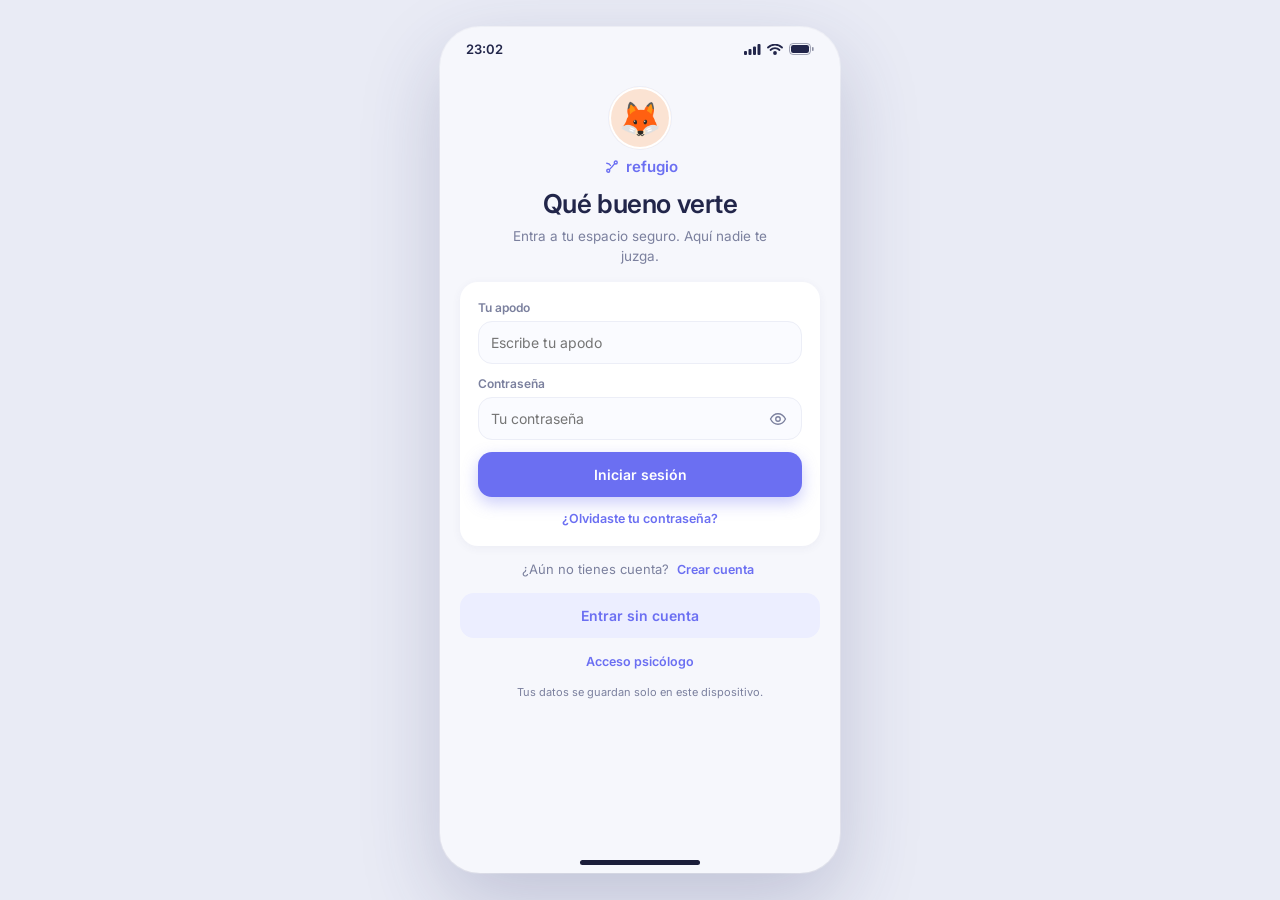
==== index.html @ 801266da "Add psychologist access button and update styles" ====
<!DOCTYPE html>
<html lang="es">
<head>
  <meta charset="UTF-8" />
  <meta name="viewport" content="width=device-width, initial-scale=1, viewport-fit=cover" />
  <meta name="theme-color" content="#f6f7fc" />
  <title>Refugio</title>
  <link rel="preconnect" href="https://fonts.googleapis.com" />
  <link rel="preconnect" href="https://fonts.gstatic.com" crossorigin />
  <link href="https://fonts.googleapis.com/css2?family=Inter:wght@400;500;600;700&display=swap" rel="stylesheet" />
  <style>
:root {
  --bg: #f6f7fc;
  --card: #ffffff;
  --ink: #22264a;
  --muted: #7b809e;
  --line: #eceef7;
  --primary: #6b6ff2;
  --primary-dark: #5a5ee0;
  --primary-soft: #eceeff;
  --green: #e4f4ea;
  --green-dot: #3fbf6a;
  --yellow: #fff3d1;
  --yellow-dot: #f4c430;
  --red: #fde8ea;
  --red-dot: #ec4b5a;
  --peach: #fdeee4;
  --radius: 18px;
  --shadow: 0 2px 10px rgba(60, 64, 120, 0.06);
}

* { box-sizing: border-box; margin: 0; padding: 0; -webkit-tap-highlight-color: transparent; }

html, body { height: 100%; }

body {
  font-family: "Inter", system-ui, -apple-system, "Segoe UI", sans-serif;
  background: #e9ebf5;
  color: var(--ink);
  display: flex;
  align-items: center;
  justify-content: center;
  -webkit-font-smoothing: antialiased;
}

button { font: inherit; color: inherit; background: none; border: 0; cursor: pointer; }

/* ---------- Marco del teléfono ---------- */
.phone {
  position: relative;
  width: 100%;
  max-width: 400px;
  height: 100vh;
  height: 100dvh;
  background: var(--bg);
  display: flex;
  flex-direction: column;
  overflow: hidden;
}

@media (min-width: 520px) {
  .phone {
    height: min(860px, 94vh);
    border-radius: 40px;
    box-shadow: 0 30px 80px rgba(50, 55, 110, 0.22), 0 0 0 1px rgba(255, 255, 255, 0.6);
  }
}

.statusbar {
  display: flex;
  justify-content: space-between;
  align-items: center;
  padding: 14px 26px 6px;
  font-size: 13px;
  font-weight: 600;
  flex-shrink: 0;
}
.status-icons { display: flex; gap: 6px; align-items: center; }

.screen {
  flex: 1;
  overflow-y: auto;
  padding: 14px 20px 24px;
  scrollbar-width: none;
}
.screen::-webkit-scrollbar { display: none; }
.screen > * { animation: fade 0.3s ease both; }
@keyframes fade { from { opacity: 0; transform: translateY(6px); } to { opacity: 1; transform: none; } }

/* ---------- Encabezados ---------- */
.header {
  display: flex;
  align-items: center;
  justify-content: space-between;
  margin-bottom: 16px;
}
.header h1 { font-size: 24px; font-weight: 500; letter-spacing: -0.3px; }
.header .hello { display: flex; align-items: center; gap: 8px; font-size: 14px; color: var(--muted); }
.brand {
  display: flex; align-items: center; gap: 5px;
  color: var(--primary); font-size: 12px; font-weight: 600;
}
.subtle { color: var(--muted); font-size: 13px; }
.center { text-align: center; }

/* ---------- Avatares ---------- */
.avatar {
  width: 40px; height: 40px; border-radius: 50%;
  display: grid; place-items: center;
  font-size: 22px; flex-shrink: 0;
  background: #f6e3d6;
  box-shadow: inset 0 0 0 2px #fff, 0 0 0 1px var(--line);
}
.avatar.sm { width: 30px; height: 30px; font-size: 16px; }
.avatar.lg { width: 62px; height: 62px; font-size: 34px; }

/* ---------- Tarjetas ---------- */
.card {
  background: var(--card);
  border-radius: var(--radius);
  box-shadow: var(--shadow);
  padding: 16px;
  margin-bottom: 14px;
}
.card h2 { font-size: 19px; font-weight: 500; margin-bottom: 4px; }
.card h3 { font-size: 15px; font-weight: 600; }
.card p.desc { font-size: 13px; color: var(--muted); line-height: 1.45; }

.section-title { font-size: 15px; font-weight: 600; margin: 18px 2px 10px; }

/* ---------- Estado de ánimo ---------- */
.moods { display: flex; justify-content: space-between; margin-top: 14px; }
.mood { display: flex; flex-direction: column; align-items: center; gap: 6px; font-size: 10px; color: var(--muted); }
.mood span.face {
  width: 46px; height: 46px; border-radius: 14px;
  background: #f6f7fb;
  display: grid; place-items: center; font-size: 25px;
  border: 1.5px solid transparent;
  transition: all 0.2s;
}
.mood.active span.face { border-color: var(--primary); background: var(--primary-soft); transform: scale(1.06); }
.mood.active { color: var(--primary); font-weight: 600; }

.banner {
  display: flex; align-items: center; gap: 10px;
  background: #eceeff; color: #4a4eb8;
  border-radius: 14px; padding: 12px 14px;
  font-size: 13px; margin-bottom: 6px;
}

/* ---------- Pausa ---------- */
.pause {
  position: relative; overflow: hidden;
  background: linear-gradient(120deg, var(--peach), #fbe3d3);
  border-radius: 20px; padding: 18px;
  min-height: 150px;
  display: flex; flex-direction: column; justify-content: center;
}
.pause small { font-size: 10px; letter-spacing: 0.6px; color: #9a7a68; font-weight: 600; }
.pause h3 { font-size: 22px; font-weight: 600; line-height: 1.15; margin: 6px 0 12px; max-width: 150px; }
.pause .link { color: var(--primary); font-size: 13px; font-weight: 600; display: inline-flex; gap: 6px; align-items: center; }
.pause .art {
  position: absolute; right: -6px; bottom: -10px; font-size: 96px;
  filter: drop-shadow(0 8px 10px rgba(150, 100, 70, 0.25));
}

.row-card {
  display: flex; align-items: center; gap: 12px; width: 100%;
  background: var(--card); border-radius: 16px; padding: 14px;
  box-shadow: var(--shadow); text-align: left; margin-bottom: 10px;
}
.row-card .ico {
  width: 38px; height: 38px; border-radius: 12px;
  background: var(--primary-soft); color: var(--primary);
  display: grid; place-items: center; flex-shrink: 0;
}
.row-card .txt { flex: 1; }
.row-card .txt b { display: block; font-size: 14px; font-weight: 600; }
.row-card .txt span { font-size: 12px; color: var(--muted); }
.row-card .chev { color: #a5a9c4; }

/* ---------- Semáforo ---------- */
.semaforo { display: flex; flex-direction: column; gap: 10px; margin: 14px 0; }
.opt {
  display: flex; align-items: center; justify-content: space-between;
  padding: 15px 14px; border-radius: 14px; font-size: 13px; text-align: left;
  border: 1.5px solid transparent; transition: all 0.2s;
}
.opt.green { background: var(--green); }
.opt.yellow { background: var(--yellow); }
.opt.red { background: var(--red); }
.opt.active { border-color: var(--primary); box-shadow: 0 0 0 3px rgba(107, 111, 242, 0.12); }
.dot { display: inline-block; width: 9px; height: 9px; border-radius: 50%; margin-left: 5px; vertical-align: middle; }
.dot.green { background: var(--green-dot); }
.dot.yellow { background: var(--yellow-dot); }
.dot.red { background: var(--red-dot); }
.check {
  width: 22px; height: 22px; border-radius: 50%;
  background: var(--primary); color: #fff;
  display: grid; place-items: center;
}

.btn {
  width: 100%; display: flex; align-items: center; justify-content: center; gap: 8px;
  background: var(--primary); color: #fff;
  padding: 14px; border-radius: 14px;
  font-size: 14px; font-weight: 600;
  box-shadow: 0 6px 16px rgba(107, 111, 242, 0.35);
  transition: transform 0.15s, background 0.2s;
}
.btn:hover { background: var(--primary-dark); }
.btn:active { transform: scale(0.98); }
.btn.ghost { background: var(--primary-soft); color: var(--primary); box-shadow: none; }

.note { display: flex; align-items: center; gap: 6px; font-size: 11.5px; color: var(--muted); margin-top: 10px; }

.grid2 { display: grid; grid-template-columns: 1fr 1fr; gap: 12px; margin-bottom: 14px; }
.mini {
  background: var(--card); border-radius: 16px; padding: 14px;
  box-shadow: var(--shadow); text-align: left;
  display: flex; flex-direction: column; gap: 8px;
}
.mini .ico { width: 34px; height: 34px; border-radius: 10px; display: grid; place-items: center; }
.mini .ico.a { background: #fdeee9; color: #e0705a; }
.mini .ico.b { background: var(--primary-soft); color: var(--primary); }
.mini b { font-size: 14px; font-weight: 600; }
.mini span { font-size: 11.5px; color: var(--muted); line-height: 1.35; }

/* ---------- Comunidad ---------- */
.post { background: var(--card); border-radius: 18px; padding: 14px; box-shadow: var(--shadow); margin-bottom: 12px; }
.post-head { display: flex; align-items: center; gap: 10px; }
.post-head .who { flex: 1; font-size: 12.5px; }
.post-head .who b { font-weight: 600; }
.post-head .who small { display: block; font-size: 10.5px; color: var(--muted); }
.post p { font-size: 13.5px; line-height: 1.5; margin: 12px 0; }
.post-foot { display: flex; gap: 20px; border-top: 1px solid var(--line); padding-top: 10px; font-size: 12px; color: var(--muted); }
.post-foot button { display: inline-flex; align-items: center; gap: 6px; color: var(--muted); }
.post-foot button.liked { color: var(--primary); font-weight: 600; }
.post-foot button.liked svg { fill: var(--primary); }
.share { display: flex; justify-content: center; margin-top: 4px; }
.share button { color: var(--primary); font-size: 13px; font-weight: 500; display: inline-flex; gap: 6px; align-items: center; padding: 8px; }

/* ---------- Apoyo ---------- */
.hero { display: flex; align-items: center; gap: 14px; margin-bottom: 16px; }
.hero h2 { font-size: 22px; font-weight: 600; }
.urgent { background: #e8ecf8; border-radius: 14px; padding: 13px 14px; font-size: 12px; line-height: 1.5; color: #4d5278; margin-top: 16px; }
.urgent b { display: block; color: var(--ink); font-size: 13px; margin-bottom: 3px; }
.top-row { display: flex; align-items: center; gap: 10px; margin-bottom: 12px; }
.top-row .ico { width: 36px; height: 36px; border-radius: 10px; background: var(--primary-soft); color: var(--primary); display: grid; place-items: center; }
.top-row b { display: block; font-size: 15px; }
.top-row span { font-size: 12px; color: var(--muted); }

/* ---------- Tab bar ---------- */
.tabbar {
  display: flex; justify-content: space-around;
  padding: 8px 10px 4px;
  background: #fff;
  border-top: 1px solid var(--line);
  flex-shrink: 0;
}
.tab { display: flex; flex-direction: column; align-items: center; gap: 3px; font-size: 10px; color: #7d819d; padding: 2px 6px; }
.tab .pill { padding: 6px 18px; border-radius: 14px; display: grid; place-items: center; transition: background 0.2s; }
.tab.active { color: var(--primary); font-weight: 600; }
.tab.active .pill { background: var(--primary-soft); }
.home-indicator { height: 5px; width: 120px; border-radius: 3px; background: #1b1d3a; margin: 6px auto 8px; flex-shrink: 0; }

/* ---------- Modales ---------- */
.overlay {
  position: absolute; inset: 0; z-index: 20;
  background: rgba(34, 38, 74, 0.35);
  display: flex; align-items: flex-end;
  backdrop-filter: blur(2px);
}
.overlay[hidden] { display: none; }
.sheet {
  width: 100%; background: #fff; border-radius: 26px 26px 0 0;
  padding: 18px 20px 26px; max-height: 85%; display: flex; flex-direction: column;
  animation: up 0.3s ease both;
}
@keyframes up { from { transform: translateY(40px); opacity: 0; } to { transform: none; opacity: 1; } }
.sheet-head { display: flex; align-items: center; justify-content: space-between; margin-bottom: 12px; }
.sheet-head h3 { font-size: 17px; font-weight: 600; }
.close { width: 32px; height: 32px; border-radius: 50%; background: #f1f2f9; display: grid; place-items: center; }
textarea, .input {
  width: 100%; border: 1.5px solid var(--line); border-radius: 14px;
  padding: 12px; font: inherit; font-size: 14px; resize: none; background: #fafbff; outline: none; color: var(--ink);
}
textarea:focus, .input:focus { border-color: var(--primary); }

.chat { flex: 1; overflow-y: auto; display: flex; flex-direction: column; gap: 8px; margin-bottom: 12px; min-height: 180px; }
.bubble { max-width: 80%; padding: 10px 13px; border-radius: 16px; font-size: 13.5px; line-height: 1.4; }
.bubble.them { background: #f1f2fa; border-bottom-left-radius: 4px; align-self: flex-start; }
.bubble.me { background: var(--primary); color: #fff; border-bottom-right-radius: 4px; align-self: flex-end; }
.chat-input { display: flex; gap: 8px; }
.chat-input .send { width: 46px; border-radius: 14px; background: var(--primary); color: #fff; display: grid; place-items: center; }

.breath { display: grid; place-items: center; padding: 20px 0 10px; }
.breath .circle {
  width: 130px; height: 130px; border-radius: 50%;
  background: radial-gradient(circle, #c9cbff, var(--primary));
  animation: breathe 8s ease-in-out infinite;
}
@keyframes breathe { 0%, 100% { transform: scale(0.7); } 50% { transform: scale(1.15); } }
.breath p { margin-top: 20px; font-size: 14px; color: var(--muted); }

.toast {
  position: absolute; left: 50%; bottom: 96px; transform: translateX(-50%);
  background: #22264a; color: #fff; padding: 10px 16px; border-radius: 14px;
  font-size: 12.5px; z-index: 30; animation: fade 0.25s ease both; white-space: nowrap;
}

/* ---------- Login / registro ---------- */
.auth { display: flex; flex-direction: column; gap: 14px; padding-top: 4px; }
.auth-hero { display: flex; flex-direction: column; align-items: center; text-align: center; gap: 8px; margin: 6px 0 2px; }
.auth-hero h1 { font-size: 26px; font-weight: 600; letter-spacing: -0.4px; margin-top: 4px; }
.auth-hero .subtle { max-width: 260px; line-height: 1.45; font-size: 13.5px; }
.brand.big { font-size: 15px; }
.auth-card { margin: 0; display: flex; flex-direction: column; gap: 12px; padding: 18px; }
.field { display: flex; flex-direction: column; gap: 6px; }
.field label { font-size: 12px; font-weight: 600; color: var(--muted); }
.pw { position: relative; }
.pw .input { padding-right: 46px; }
.pw .eye { position: absolute; right: 6px; top: 50%; transform: translateY(-50%); width: 36px; height: 36px; display: grid; place-items: center; color: var(--muted); border-radius: 10px; }
.auth-error { font-size: 12px; color: var(--red-dot); line-height: 1.4; }
.auth-error:empty { display: none; }
.link-btn { color: var(--primary); font-size: 12.5px; font-weight: 600; padding: 2px 4px; }
.auth-card .link-btn { align-self: center; }
.hello .name { max-width: 120px; overflow: hidden; text-overflow: ellipsis; white-space: nowrap; }

/* ---------- Encuesta emergente (pop-up centrado) ---------- */
.overlay.center { align-items: center; justify-content: center; padding: 24px; }
.overlay.center .sheet { border-radius: 24px; max-width: 340px; padding: 20px; animation: fade 0.25s ease both; }
.overlay.center .sheet-head h3 { font-size: 18px; }
.overlay.center .sheet .link-btn { display: block; }

/* ---------- Mejoras alineadas con el informe TB2 ---------- */
.stack { display: flex; flex-direction: column; gap: 10px; }
.appear { animation: fade 0.3s ease both; }
.btn:disabled { opacity: 0.45; box-shadow: none; cursor: not-allowed; }
.hours { display: flex; align-items: center; gap: 6px; font-size: 11.5px; color: var(--muted); margin-top: 12px; }
.privacy { display: flex; flex-direction: column; gap: 7px; background: #f3f4ff; border-radius: 12px; padding: 10px 12px; margin-top: 12px; font-size: 11.5px; color: #4d5278; line-height: 1.4; }
.privacy > div { display: flex; gap: 7px; align-items: flex-start; }
.privacy svg { flex-shrink: 0; margin-top: 1px; color: var(--primary); }
.center-btn { display: block; margin: 12px auto 0; color: var(--muted); font-weight: 500; }
.avatars { display: grid; grid-template-columns: repeat(4, 1fr); gap: 8px; }
.av { aspect-ratio: 1; border-radius: 16px; display: grid; place-items: center; font-size: 26px; border: 2px solid transparent; transition: all 0.15s; }
.av.active { border-color: var(--primary); box-shadow: 0 0 0 3px rgba(107, 111, 242, 0.14); transform: scale(1.04); }
.reacts { display: flex; gap: 8px; margin: 0 0 12px; flex-wrap: wrap; }
.chip { display: inline-flex; align-items: center; gap: 5px; padding: 6px 12px; border-radius: 999px; background: #f3f4fb; color: var(--muted); font-size: 12px; border: 1.5px solid transparent; transition: all 0.15s; }
.chip.on { background: var(--primary-soft); color: var(--primary); border-color: var(--primary); font-weight: 600; }
.chips-label { font-size: 12px; font-weight: 600; color: var(--muted); margin-top: 8px; }
.chips { display: flex; flex-wrap: wrap; gap: 8px; margin: 8px 0 12px; }
.chips .chip { padding: 9px 13px; font-size: 13px; }
.chip.day { text-transform: capitalize; }
.cita-banner { display: flex; align-items: center; gap: 10px; background: var(--primary-soft); color: #4a4eb8; border-radius: 14px; padding: 11px 13px; font-size: 13px; margin-bottom: 12px; }
.cita-banner span { flex: 1; }
.checklist { list-style: none; display: flex; flex-direction: column; gap: 11px; margin: 4px 0 18px; font-size: 13.5px; line-height: 1.4; }
.checklist li { display: flex; gap: 10px; align-items: flex-start; }
.checklist .check { width: 20px; height: 20px; flex-shrink: 0; margin-top: 1px; }

.badge { display:inline-block; font-size:10.5px; font-weight:600; color:#8a6a00; background:var(--yellow); border-radius:999px; padding:3px 9px; margin:10px 0 0; }
.cmts { display:flex; flex-direction:column; gap:6px; margin:0 0 12px; }
.cmts span { font-size:12px; color:var(--ink); background:#f3f4fb; border-radius:12px; padding:7px 10px; }
.note-box { font-size:11.5px; color:#4d5278; background:#f3f4ff; border-radius:12px; padding:10px 12px; line-height:1.45; margin:4px 0 12px; }
select.input { appearance:auto; }
.psi-item { background:#fff; border-radius:16px; padding:12px; box-shadow:var(--shadow); margin-bottom:10px; font-size:13px; line-height:1.45; }
.psi-actions { display:flex; gap:8px; margin-top:10px; }
.psi-actions .btn { padding:10px; font-size:13px; }
</style>
</head>
<body>
  <div class="phone" id="app">
    <div class="statusbar">
      <span id="clock">9:41</span>
      <span class="status-icons">
        <svg width="17" height="11" viewBox="0 0 17 11" fill="currentColor"><rect x="0" y="7" width="3" height="4" rx="1"/><rect x="4.5" y="5" width="3" height="6" rx="1"/><rect x="9" y="2.5" width="3" height="8.5" rx="1"/><rect x="13.5" y="0" width="3" height="11" rx="1"/></svg>
        <svg width="16" height="11" viewBox="0 0 16 11" fill="none" stroke="currentColor" stroke-width="1.8" stroke-linecap="round"><path d="M1 3.5a10 10 0 0 1 14 0"/><path d="M3.5 6a6.5 6.5 0 0 1 9 0"/><circle cx="8" cy="9" r="1" fill="currentColor"/></svg>
        <svg width="25" height="12" viewBox="0 0 25 12" fill="none"><rect x="0.5" y="0.5" width="21" height="11" rx="3.5" stroke="currentColor" opacity=".4"/><rect x="2" y="2" width="18" height="8" rx="2.2" fill="currentColor"/><rect x="23" y="4" width="1.6" height="4" rx=".8" fill="currentColor" opacity=".5"/></svg>
      </span>
    </div>

    <main class="screen" id="screen" aria-live="polite"></main>

    <nav class="tabbar" id="tabbar" aria-label="Navegación principal"></nav>
    <div class="home-indicator"></div>

    <div class="overlay" id="overlay" hidden></div>
  </div>

  <script>
/* Refugio · app de bienestar emocional (demo estática) */
(function () {
  "use strict";

  /* ---------- Iconos (SVG de trazo) ---------- */
  const P = {
    home: '<path d="M3 11l9-8 9 8"/><path d="M5 10v10h5v-6h4v6h5V10"/>',
    users: '<circle cx="9" cy="8" r="3.2"/><path d="M3 20c0-3.3 2.7-6 6-6s6 2.7 6 6"/><path d="M16 5.2a3.2 3.2 0 0 1 0 5.8"/><path d="M18 14.3c1.8.8 3 2.6 3 4.7"/>',
    heart: '<path d="M12 20s-7.5-4.6-9-9.2C2 7.600 4.200 5 7.100 5c1.900 0 3.700 1 4.900 2.800C13.200 6 15 5 16.900 5 19.800 5 22 7.600 21 10.800 19.500 15.400 12 20 12 20z"/>',
    user: '<circle cx="12" cy="8" r="3.6"/><path d="M4.500 20c0-4 3.400-6.500 7.500-6.500s7.500 2.500 7.500 6.500"/>',
    chat: '<path d="M21 12a8 8 0 0 1-11.600 7.100L4 20l1-4.600A8 8 0 1 1 21 12z"/>',
    spark: '<path d="M12 3l1.800 5.200L19 10l-5.200 1.800L12 17l-1.800-5.200L5 10l5.200-1.800z"/><path d="M19 16l.7 1.800L21.500 18.500 19.700 19.200 19 21l-.7-1.800-1.800-.7 1.800-.7z"/>',
    edit: '<path d="M4 20h4L19 9l-4-4L4 16z"/><path d="M14 6l4 4"/>',
    chev: '<path d="M9 6l6 6-6 6"/>',
    pencil: '<path d="M4 20h4L19 9l-4-4L4 16z"/>',
    shield: '<path d="M12 3l8 3v6c0 4.500-3.200 8-8 9-4.800-1-8-4.500-8-9V6z"/>',
    leaf: '<path d="M5 19c0-8 5-14 15-14 0 10-6 15-14 15"/><path d="M5 19c3-5 6-8 10-10"/>',
    hearthand: '<path d="M12 20s-7-4.200-8.500-8.600C2.600 8.800 4.500 6.500 7 6.500c1.700 0 3.200.9 4.200 2.400.9-1.500 2.500-2.400 4.200-2.400 2.500 0 4.400 2.300 3.500 4.900C17.500 15.800 12 20 12 20z"/>',
    comment: '<path d="M21 12a8 8 0 0 1-11.600 7.100L4 20l1-4.600A8 8 0 1 1 21 12z"/>',
    more: '<circle cx="5" cy="12" r="1.200" fill="currentColor"/><circle cx="12" cy="12" r="1.200" fill="currentColor"/><circle cx="19" cy="12" r="1.200" fill="currentColor"/>',
    check: '<path d="M5 12.500l4.500 4.500L19 7.500"/>',
    x: '<path d="M6 6l12 12M18 6L6 18"/>',
    send: '<path d="M4 12l16-8-6 16-2.500-6.500z"/>',
    arrow: '<path d="M5 12h14M13 6l6 6-6 6"/>',
    bell: '<path d="M6 17V11a6 6 0 0 1 12 0v6l1.500 2h-15z"/>',
    sprout: '<path d="M12 21v-9"/><path d="M12 12C12 8 9 6 5 6c0 4 2 6 7 6z"/><path d="M12 14c0-3 2.500-5 6-5 0 3-2 5-6 5z"/>',
    brand: '<circle cx="7" cy="17" r="2"/><circle cx="17" cy="6" r="2"/><path d="M8.500 15.500C11 13 13 11 15.500 7.500"/><path d="M5 7c2 0 4 1 5 3"/>',
    eye: '<path d="M2 12s3.600-7 10-7 10 7 10 7-3.600 7-10 7S2 12 2 12z"/><circle cx="12" cy="12" r="3"/>',
    clock: '<circle cx="12" cy="12" r="8.500"/><path d="M12 7.500V12l3 2"/>',
    calendar: '<rect x="4" y="5" width="16" height="15" rx="3"/><path d="M4 10h16M9 3v4M15 3v4"/>'
  };
  const esc = s => String(s).replace(/[&<>"']/g, c => ({ "&": "&amp;", "<": "&lt;", ">": "&gt;", '"': "&quot;", "'": "&#39;" }[c]));
  async function sha(s) {
    try {
      const b = await crypto.subtle.digest("SHA-256", new TextEncoder().encode(s));
      return Array.from(new Uint8Array(b)).map(x => x.toString(16).padStart(2, "0")).join("");
    } catch (e) { return btoa(unescape(encodeURIComponent(s))); }
  }
  const icon = (n, s = 18, sw = 1.8, extra = "") =>
    `<svg width="${s}" height="${s}" viewBox="0 0 24 24" fill="none" stroke="currentColor" stroke-width="${sw}" stroke-linecap="round" stroke-linejoin="round" ${extra}>${P[n]}</svg>`;

  /* ---------- Configuración editable ---------- */
  const HORARIO = "Lunes a viernes · 8:00 a. m. – 1:00 p. m.";   // horario de atención del psicólogo
  const TIMES = ["8:00 a. m.", "9:30 a. m.", "11:00 a. m.", "12:30 p. m."];
  const PSIS = [{ n: "Psic. Andrea Rojas", t: "Psicóloga del colegio" }, { n: "Psic. Luis Paredes", t: "Psicólogo del colegio" }];   // editar con los nombres reales
  const PSI_PIN = "2468";   // PIN de la vista del psicólogo (editable)
  const GRADOS = ["1.º de secundaria", "2.º de secundaria", "3.º de secundaria", "4.º de secundaria", "5.º de secundaria", "Prefiero no decirlo"];
  const COMENTARIOS = ["Gracias por contarlo 💜", "No estás solo/a", "A mí también me pasa", "Qué valiente por compartirlo", "Paso a paso, tú puedes"];
  const RIESGO = /suicid|matarme|quitarme la vida|quiero morir|no quiero vivir|cortarme|autolesion|hacerme da[nñ]o|acabar con todo/;

  const AVATARS = [
    { n: "Zorrito", e: "🦊", bg: "#fbe3d3" }, { n: "Osito", e: "🐻", bg: "#efe0d2" },
    { n: "Gatito", e: "🐱", bg: "#f6e3d6" }, { n: "Perrito", e: "🐶", bg: "#efe0d2" },
    { n: "Pingüino", e: "🐧", bg: "#e3e5f7" }, { n: "Conejo", e: "🐰", bg: "#f3e4ee" },
    { n: "Búho", e: "🦉", bg: "#e8e3f7" }, { n: "Panda", e: "🐼", bg: "#e6ecf4" }
  ];
  const avatarOf = s => AVATARS[s && Number.isInteger(s.avatar) ? s.avatar : 0] || AVATARS[0];

  /* ---------- Estado ---------- */
  const store = {
    get(k, d) { try { const v = localStorage.getItem("refugio:" + k); return v === null ? d : JSON.parse(v); } catch (e) { return d; } },
    set(k, v) { try { localStorage.setItem("refugio:" + k, JSON.stringify(v)); } catch (e) {} }
  };

  const state = {
    tab: "inicio",
    session: store.get("session", null),
    authMode: "login",
    authNick: "",
    authAvatar: 0,
    mood: store.get("mood", 2),
    signal: store.get("signal", null),
    cita: store.get("cita", null),
    posts: store.get("posts", [
      { id: 1, animal: "Gato", emoji: "🐱", bg: "#f6e3d6", time: "Hace 15 min", text: "Hoy me costó concentrarme en clase. Salí a caminar un rato y me sentí más tranquilo.", likes: 12, liked: false, reacts: { yo: 5, animo: 3 }, mine: [] },
      { id: 2, animal: "Perrito", emoji: "🐶", bg: "#efe0d2", time: "Hace 42 min", text: "A veces siento que todos tienen todo claro menos yo. ¿A alguien más le pasa? Me ayuda saber que no soy el único.", likes: 24, liked: true, reacts: { yo: 9, animo: 6 }, mine: [] },
      { id: 3, animal: "Pingüino", emoji: "🐧", bg: "#e3e5f7", time: "Hace 1 h", text: "Le conté a alguien cómo me sentía. Me dio nervios, pero me alegra haber dado ese pequeño paso. 💜", likes: 18, liked: false, reacts: { yo: 4, animo: 7 }, mine: [] }
    ])
  };
  let pendingCita = { day: null, time: null };

  const MOODS = [
    { e: "😔", l: "Muy mal" }, { e: "🙁", l: "Mal" }, { e: "😐", l: "Regular" },
    { e: "🙂", l: "Bien" }, { e: "😄", l: "Muy bien" }
  ];
  const SIGNALS = [
    { k: "green", t: "No necesito hablar con nadie" },
    { k: "yellow", t: "Quizá hable con alguien" },
    { k: "red", t: "Quiero hablar con el psicólogo" }
  ];

  /* Garantiza que publicaciones guardadas antes tengan reacciones */
  function rx(p) {
    p.reacts = p.reacts || { yo: 0, animo: 0 };
    p.mine = p.mine || [];
    return p;
  }

  const DOW = ["dom", "lun", "mar", "mié", "jue", "vie", "sáb"];
  const MES = ["ene", "feb", "mar", "abr", "may", "jun", "jul", "ago", "sep", "oct", "nov", "dic"];
  function nextDays(n) {
    const out = [], d = new Date();
    while (out.length < n) {
      d.setDate(d.getDate() + 1);
      if (d.getDay() !== 0 && d.getDay() !== 6) out.push(new Date(d));
    }
    return out;
  }
  const dayLabel = d => `${DOW[d.getDay()]} ${d.getDate()} ${MES[d.getMonth()]}`;

  /* ---------- Pantallas ---------- */
  const views = {
    auth() {
      const reg = state.authMode === "register";
      const hero = reg ? AVATARS[state.authAvatar] : AVATARS[0];
      return `
        <div class="auth">
          <div class="auth-hero">
            <div class="avatar lg" style="background:${hero.bg}">${hero.e}</div>
            <span class="brand big">${icon("brand", 18, 1.8)} refugio</span>
            <h1>${reg ? "Crea tu espacio" : "Qué bueno verte"}</h1>
            <p class="subtle">${reg ? "No necesitas datos reales. Elige un apodo y un avatar." : "Entra a tu espacio seguro. Aquí nadie te juzga."}</p>
          </div>

          <form class="card auth-card" data-form="auth" novalidate>
            <div class="field">
              <label for="f-apodo">${reg ? "Elige un apodo con el que te sientas cómodo" : "Tu apodo"}</label>
              <input class="input" id="f-apodo" name="apodo" type="text" placeholder="${reg ? "Por ejemplo: Luna, Gato, Sol…" : "Escribe tu apodo"}" autocomplete="username" maxlength="24" value="${esc(state.authNick)}" />
            </div>
            ${reg ? `
            <div class="field">
              <label>Elige tu avatar</label>
              <div class="avatars">
                ${AVATARS.map((a, i) => `
                  <button type="button" class="av ${state.authAvatar === i ? "active" : ""}" style="background:${a.bg}" data-action="pickAvatar" data-i="${i}" aria-label="${a.n}">${a.e}</button>`).join("")}
              </div>
            </div>` : ""}
            <div class="field">
              <label for="f-clave">Contraseña</label>
              <div class="pw">
                <input class="input" id="f-clave" name="clave" type="password" placeholder="${reg ? "Mínimo 4 caracteres" : "Tu contraseña"}" autocomplete="${reg ? "new-password" : "current-password"}" />
                <button type="button" class="eye" data-action="togglePw" aria-label="Mostrar u ocultar contraseña">${icon("eye", 18, 1.8)}</button>
              </div>
            </div>
            ${reg ? `<div class="field"><label for="f-grado">Tu grado (opcional)</label><select class="input" id="f-grado" name="grado">${GRADOS.map(g => `<option>${g}</option>`).join("")}</select></div>` : ""}
            <p class="auth-error" id="authError" role="alert"></p>
            <button class="btn" type="submit">${reg ? "Crear cuenta" : "Iniciar sesión"}</button>
            ${reg ? "" : `<button type="button" class="link-btn" data-action="toast" data-msg="Esta demo guarda los datos solo en tu dispositivo">¿Olvidaste tu contraseña?</button>`}
          </form>

          <p class="subtle center">
            ${reg ? "¿Ya tienes cuenta?" : "¿Aún no tienes cuenta?"}
            <button type="button" class="link-btn" data-action="authMode" data-mode="${reg ? "login" : "register"}">${reg ? "Inicia sesión" : "Crear cuenta"}</button>
          </p>
          <button type="button" class="btn ghost" data-action="guest">Entrar sin cuenta</button>
          <button type="button" class="link-btn" data-action="psiLogin" style="align-self:center">Acceso psicólogo</button>
          <p class="subtle center" style="font-size:11px;line-height:1.45">Tus datos se guardan solo en este dispositivo.</p>
        </div>`;
    },

    inicio() {
      const av = avatarOf(state.session);
      return `
        <div class="header">
          <h1>Inicio</h1>
          <div class="hello"><span class="name">Hola${state.session && state.session.name ? ", " + esc(state.session.name.split(" ")[0]) : ","}</span> <div class="avatar" style="background:${av.bg}">${av.e}</div></div>
        </div>

        <section class="card">
          <h2>¿Cómo te sientes hoy?</h2>
          <p class="desc">Lo que sientes importa. Este es tu espacio.</p>
          <div class="moods">
            ${MOODS.map((m, i) => `
              <button class="mood ${state.mood === i ? "active" : ""}" data-action="mood" data-i="${i}" aria-label="${m.l}">
                <span class="face">${m.e}</span>${m.l}
              </button>`).join("")}
          </div>
        </section>

        <div class="banner">${icon("users", 20, 1.7)} 24 alumnos ya buscaron apoyo esta semana.</div>

        <h3 class="section-title">Un momento para ti</h3>
        <section class="pause">
          <small>PAUSA DE 2 MINUTOS</small>
          <h3>Respira. No hay prisa.</h3>
          <button class="link" data-action="pause">Hacer una pausa ${icon("arrow", 15, 2)}</button>
          <span class="art" aria-hidden="true">🦊</span>
        </section>

        <button class="row-card" data-action="go" data-tab="apoyo" style="margin-top:14px">
          <span class="ico">${icon("hearthand", 20)}</span>
          <span class="txt"><b>No tienes que poder con todo.</b><span>En Apoyo puedes dar el primer paso.</span></span>
          <span class="chev">${icon("chev", 18)}</span>
        </button>`;
    },

    perfil() {
      return `
        <div class="header">
          <h1>Mi espacio</h1>
          <span class="brand">${icon("brand", 16, 1.8)} refugio</span>
        </div>
        <p class="subtle" style="margin:-4px 0 14px 2px">A tu ritmo, sin juicios.</p>

        <section class="card">
          <h2 style="display:flex;gap:8px;align-items:center">
            <span style="color:var(--primary)">${icon("bell", 20, 1.8)}</span> Semáforo de Apoyo
          </h2>
          <p class="desc">Elige cómo te sientes respecto a hablar con alguien hoy.</p>
          <div class="semaforo">
            ${SIGNALS.map(s => `
              <button class="opt ${s.k} ${state.signal === s.k ? "active" : ""}" data-action="signal" data-k="${s.k}">
                <span>${s.t}<i class="dot ${s.k}"></i></span>
                ${state.signal === s.k ? `<span class="check">${icon("check", 14, 2.6)}</span>` : ""}
              </button>`).join("")}
          </div>
          <div class="stack">
            <button class="btn" data-action="chat">${icon("chat", 18, 2)} Iniciar Chat Privado</button>
            ${state.signal === "red" ? `<button class="btn appear" data-action="quickCita">${icon("calendar", 18, 2)} Pedir cita en un toque</button><button class="link-btn appear" data-action="cita">Elegir otro horario o psicólogo</button>` : ""}
            ${state.signal === "yellow" ? `<button class="btn ghost appear" data-action="pause">${icon("leaf", 17, 2)} Hacer una pausa de 2 minutos</button><button class="btn ghost appear" data-action="diary">${icon("edit", 17, 2)} Escribir en mi diario</button><button class="link-btn appear" data-action="chat">Prefiero hablar con el psicólogo</button>` : ""}
          </div>
          <div class="hours">${icon("clock", 13, 2)} Atención: ${HORARIO}</div>
          <div class="note">${icon("heart", 13, 2)} Puedes cambiar de idea cuando quieras.</div>
          <div class="privacy">
            <div>${icon("shield", 14, 2)} <span>Tu estado es 100% privado y confidencial.</span></div>
            <div>${icon("heart", 14, 2)} <span>No avisamos a nadie, tú decides cuándo pedir la cita.</span></div>
          </div>
          <button class="link-btn center-btn" data-action="clearSignal">Prefiero no usar el semáforo hoy</button>
        </section>

        <div class="grid2">
          <button class="mini" data-action="gustos">
            <span class="ico a">${icon("spark", 18)}</span><b>Lo que me gusta</b>
            <span>Pequeñas cosas que me hacen bien.</span>
          </button>
          <button class="mini" data-action="diary">
            <span class="ico b">${icon("edit", 18)}</span><b>Diario privado</b>
            <span>Un lugar para ordenar lo que siento.</span>
          </button>
        </div>
        <p class="subtle center">No hay una forma correcta de sentirse.</p>
        <button class="btn ghost" data-action="logout" style="margin-top:16px">Cerrar sesión</button>`;
    },

    comunidad() {
      state.posts.forEach(rx);
      return `
        <div class="header">
          <h1>Comunidad</h1>
          <span class="brand">${icon("brand", 16, 1.8)} refugio</span>
        </div>
        <p class="subtle" style="display:flex;gap:6px;align-items:center;margin:-4px 0 14px 2px">
          <span style="color:var(--primary)">${icon("heart", 14, 2)}</span> Aquí nos escuchamos con respeto.
        </p>
        ${state.posts.map(p => `
          <article class="post">
            <div class="post-head">
              <div class="avatar sm" style="background:${p.bg}">${p.emoji}</div>
              <div class="who"><b>Anónimo · ${esc(p.animal)}</b><small>${p.time}</small></div>
              <button aria-label="Más opciones" style="color:var(--muted)" data-action="toast" data-msg="Gracias por cuidar la comunidad">${icon("more", 18)}</button>
            </div>
            ${p.pending ? '<span class="badge">En revisión por el psicólogo</span>' : ""}<p>${esc(p.text)}</p>${(p.cmts || []).length ? `<div class="cmts">${p.cmts.map(c => `<span>💬 ${esc(c)}</span>`).join("")}</div>` : ""}
            <div class="reacts">
              <button class="chip ${p.mine.includes("yo") ? "on" : ""}" data-action="react" data-id="${p.id}" data-k="yo">🙋 Yo también · ${p.reacts.yo}</button>
              <button class="chip ${p.mine.includes("animo") ? "on" : ""}" data-action="react" data-id="${p.id}" data-k="animo">💪 Ánimo · ${p.reacts.animo}</button>
            </div>
            <div class="post-foot">
              <button class="${p.liked ? "liked" : ""}" data-action="like" data-id="${p.id}">${icon("heart", 15, 1.8)} Me gusta · ${p.likes}</button>
              <button data-action="comment" data-id="${p.id}">${icon("comment", 15, 1.8)} Comentar${p.comments ? " · " + p.comments : ""}</button>
            </div>
          </article>`).join("")}
        <div class="share"><button data-action="share">${icon("pencil", 15, 2)} Compartir cómo me siento</button></div>`;
    },

    apoyo() {
      const c = state.cita;
      return `
        <div class="header">
          <h1>Apoyo</h1>
          <span class="brand">${icon("brand", 16, 1.8)} refugio</span>
        </div>
        <div class="hero">
          <div class="avatar lg" style="background:#efe0d2">🐻</div>
          <div><h2>No estás a solas.</h2><p class="subtle">Pedir ayuda también es cuidarte.</p></div>
        </div>

        <section class="card">
          <div class="top-row">
            <span class="ico">${icon("chat", 18)}</span>
            <div><b>Habla con el psicólogo</b><span>Apoyo de tu centro educativo</span></div>
          </div>
          ${c ? `
          <div class="cita-banner">
            ${icon("calendar", 18, 2)}
            <span>Tu cita: <b>${esc(c.day)} · ${esc(c.time)}</b>${PSIS[c.psi] ? " con " + esc(PSIS[c.psi].n) : ""}${c.padres ? "<br><small>Se avisará a tus padres porque lo pediste.</small>" : ""}</span>
            <button class="link-btn" data-action="cancelCita">Cancelar</button>
          </div>` : ""}
          <p class="desc" style="margin-bottom:14px">Puedes empezar con un «hola». Comparte solo lo que te resulte cómodo, a tu ritmo.</p>
          <div class="stack">
            <button class="btn" data-action="chat">${icon("chat", 17, 2)} Iniciar Chat Privado</button>
            <button class="btn ghost" data-action="cita">${icon("calendar", 17, 2)} ${c ? "Cambiar cita" : "Pedir cita"}</button>
          </div>
          <div class="hours">${icon("clock", 13, 2)} Atención: ${HORARIO}</div>
          <p class="subtle" style="font-size:11px;margin-top:10px;line-height:1.45">Tu información es privada. No se comparte nada de forma automática: tú decides qué contar y cuándo.</p>
        </section>

        <h3 class="section-title">Otras formas de dar el primer paso</h3>
        <button class="row-card" data-action="toast" data-msg="Te ayudaremos a preparar lo que quieres contar">
          <span class="ico">${icon("users", 19)}</span>
          <span class="txt"><b>Alguien de confianza</b><span>Prepara lo que quieres contarle.</span></span>
          <span class="chev">${icon("chev", 18)}</span>
        </button>
        <button class="row-card" data-action="toast" data-msg="Recursos para los días difíciles, muy pronto">
          <span class="ico">${icon("leaf", 19)}</span>
          <span class="txt"><b>Ideas para cuidarte</b><span>Recursos para los días difíciles.</span></span>
          <span class="chev">${icon("chev", 18)}</span>
        </button>

        <div class="urgent"><b>¿Necesitas ayuda urgente?</b>
          Si estás en peligro, contacta con emergencias de tu país o busca a una persona adulta de confianza.</div>`;
    }
  };

  const TABS = [
    { k: "comunidad", l: "Comunidad", i: "users" },
    { k: "inicio", l: "Inicio", i: "home" },
    { k: "apoyo", l: "Apoyo", i: "heart" },
    { k: "perfil", l: "Perfil", i: "user" }
  ];

  /* ---------- Render ---------- */
  const $screen = document.getElementById("screen");
  const $tabbar = document.getElementById("tabbar");
  const $overlay = document.getElementById("overlay");
  const $app = document.getElementById("app");

  function render() {
    const logged = !!state.session;
    const st = $screen.scrollTop;
    $screen.innerHTML = state.psi ? views.psi() : logged ? views[state.tab]() : views.auth();
    $screen.scrollTop = st;
    $tabbar.style.display = (logged && !state.psi) ? "" : "none";
    $tabbar.innerHTML = (!logged || state.psi) ? "" : TABS.map(t => `
      <button class="tab ${state.tab === t.k ? "active" : ""}" data-action="go" data-tab="${t.k}" aria-label="${t.l}">
        <span class="pill">${icon(t.i, 20, 1.8)}</span>${t.l}
      </button>`).join("");
  }

  function go(tab) {
    state.tab = tab;
    render();
    $screen.scrollTop = 0;
  }

  /* ---------- Modales ---------- */
  function sheet(title, body, onMount) {
    $overlay.hidden = false;
    $overlay.innerHTML = `
      <div class="sheet" role="dialog" aria-modal="true" aria-label="${title}">
        <div class="sheet-head"><h3>${title}</h3>
          <button class="close" data-action="close" aria-label="Cerrar">${icon("x", 16, 2)}</button></div>
        ${body}
      </div>`;
    if (onMount) onMount($overlay);
  }
  function closeSheet() { $overlay.hidden = true; $overlay.innerHTML = ""; $overlay.classList.remove("center"); }

  function toast(msg) {
    const old = $app.querySelector(".toast");
    if (old) old.remove();
    const t = document.createElement("div");
    t.className = "toast";
    t.textContent = msg;
    $app.appendChild(t);
    setTimeout(() => t.remove(), 2200);
  }

  function openChat() {
    sheet("Chat privado", `
      <div class="chat" id="chat">
        <div class="bubble them">Hola 💜 Qué bueno que escribiste. Comparte solo lo que te resulte cómodo, a tu ritmo.</div>
      </div>
      <div class="chat-input">
        <input class="input" id="chatText" placeholder="Escribe un «hola»..." autocomplete="off" />
        <button class="send" id="chatSend" aria-label="Enviar">${icon("send", 18, 2)}</button>
      </div>
      <div class="hours">${icon("clock", 13, 2)} Atención: ${HORARIO}</div>
      <p class="subtle" style="font-size:11px;margin-top:8px">Demo: este chat no está conectado a ningún psicólogo real.</p>`,
      root => {
        const chat = root.querySelector("#chat");
        const input = root.querySelector("#chatText");
        const add = (cls, txt) => {
          const b = document.createElement("div");
          b.className = "bubble " + cls;
          b.textContent = txt;
          chat.appendChild(b);
          chat.scrollTop = chat.scrollHeight;
        };
        const send = () => {
          const v = input.value.trim();
          if (!v) return;
          add("me", v);
          input.value = "";
          setTimeout(() => add("them", "Gracias por contármelo. Aquí estoy para escucharte, sin prisa."), 900);
        };
        root.querySelector("#chatSend").addEventListener("click", send);
        input.addEventListener("keydown", e => { if (e.key === "Enter") send(); });
        input.focus();
      });
  }

  function openPause() {
    sheet("Pausa de 2 minutos", `
      <div class="breath"><div class="circle"></div>
        <p>Inhala despacio… y suelta el aire. No hay prisa.</p></div>
      <button class="btn ghost" data-action="close">Listo, me siento mejor</button>`);
  }

  function openDiary() {
    sheet("Diario privado", `
      <textarea id="diaryText" rows="6" placeholder="Escribe lo que sientes. Solo tú lo ves."></textarea>
      <button class="btn" style="margin-top:12px" data-action="saveDiary">Guardar</button>`,
      root => {
        const ta = root.querySelector("#diaryText");
        ta.value = store.get("diary", "");
        ta.focus();
      });
  }

  function openShare() {
    sheet("Compartir cómo me siento", `
      <textarea id="postText" rows="5" maxlength="240" placeholder="Tu mensaje será anónimo y la comunidad lo leerá con respeto."></textarea>
      <button class="btn" style="margin-top:12px" data-action="publish">Publicar de forma anónima</button>`,
      root => root.querySelector("#postText").focus());
  }

  function openComment(id) {
    sheet("Responder con apoyo", `
      <p class="subtle" style="margin:-4px 0 8px;line-height:1.45">Para cuidar a todos, solo puedes responder con mensajes de apoyo.</p>
      <div class="stack">${COMENTARIOS.map(t => `<button class="btn ghost" data-action="sendComment" data-id="${id}" data-text="${esc(t)}">${esc(t)}</button>`).join("")}</div>`);
  }

  function openRisk() {
    sheet("Estamos contigo 💜", `
      <p class="subtle" style="margin:-4px 0 12px;line-height:1.5">Lo que escribiste es importante y no queremos que lo cargues solo/a. No lo publicamos, pero puedes hablar ahora con el psicólogo.</p>
      <div class="stack">
        <button class="btn" data-action="chat">${icon("chat", 17, 2)} Hablar con el psicólogo</button>
        <button class="btn ghost" data-action="quickCita">${icon("calendar", 17, 2)} Pedir cita en un toque</button>
      </div>`);
    if (window.refugioTrack) window.refugioTrack("alerta_riesgo");
  }

  function openGustos() {
    const g = store.get("gustos", []);
    sheet("Lo que me gusta", `
      <p class="subtle" style="margin:-4px 0 10px;line-height:1.45">Anota pequeñas cosas que te hacen bien. Solo tú las ves.</p>
      <div class="chat-input"><input class="input" id="gustoText" maxlength="60" placeholder="Ej.: escuchar música, mi perro…" autocomplete="off" /><button class="send" data-action="addGusto" aria-label="Agregar">${icon("check", 18, 2.4)}</button></div>
      <div style="margin-top:12px;overflow-y:auto">${g.length ? g.map((t, i) => `<div class="psi-item" style="display:flex;justify-content:space-between;align-items:center;gap:8px"><span>💜 ${esc(t)}</span><button class="link-btn" data-action="delGusto" data-i="${i}">Quitar</button></div>`).join("") : '<p class="subtle center">Aún no agregas nada.</p>'}</div>`,
      root => root.querySelector("#gustoText").focus());
  }

  function openPsiLogin() {
    sheet("Acceso psicólogo", `
      <p class="subtle" style="margin:-4px 0 10px">Ingresa el PIN del colegio.</p>
      <input class="input" id="psiPin" type="password" inputmode="numeric" maxlength="8" placeholder="PIN" />
      <p class="auth-error" id="psiErr" role="alert"></p>
      <button class="btn" style="margin-top:12px" data-action="psiEnter">Entrar</button>`,
      root => root.querySelector("#psiPin").focus());
  }

  function semaforoAgg() {
    const ev = store.get("events", []), by = {}, r = { green: 0, yellow: 0, red: 0 };
    ev.forEach(x => { if (x.e === "semaforo" && x.d !== "no_usar") by[x.s] = x.d; });
    Object.values(by).forEach(k => { if (r[k] !== undefined) r[k]++; });
    if (!ev.length && state.signal) r[state.signal]++;
    return r;
  }

  views.psi = function () {
    const pend = state.posts.filter(p => p.pending), sem = semaforoAgg(), c = state.cita;
    return `
      <div class="header"><h1>Psicólogo</h1><span class="brand">${icon("shield", 16, 1.8)} panel</span></div>
      <p class="subtle" style="margin:-4px 0 14px 2px">Vista simulada del colegio. Solo datos generales y anónimos.</p>
      <h3 class="section-title">Testimonios por revisar (${pend.length})</h3>
      ${pend.length ? pend.map(p => `<div class="psi-item"><b>Anónimo · ${esc(p.animal)}</b><br>${esc(p.text)}<div class="psi-actions"><button class="btn" data-action="psiApprove" data-id="${p.id}">Aprobar</button><button class="btn ghost" data-action="psiReject" data-id="${p.id}">Rechazar</button></div></div>`).join("") : '<p class="subtle">No hay testimonios pendientes.</p>'}
      <h3 class="section-title">Clima emocional (anónimo)</h3>
      <div class="psi-item">🟢 ${sem.green} · 🟡 ${sem.yellow} · 🔴 ${sem.red}<br><span class="subtle">Estudiantes por color del semáforo.</span></div>
      <h3 class="section-title">Solicitudes de cita</h3>
      ${c ? `<div class="psi-item">${esc(c.day)} · ${esc(c.time)} con ${esc((PSIS[c.psi] || PSIS[0]).n)}<br><span class="subtle">${c.padres ? "El estudiante pidió avisar a sus padres." : "Sin aviso a padres."} No se muestra el nombre del estudiante.</span></div>` : '<p class="subtle">No hay solicitudes.</p>'}
      <button class="btn ghost" data-action="psiExit" style="margin-top:16px">Salir del panel</button>`;
  };

  /* Encuesta emergente: aparece al dejar el primer comentario */
  function openSurvey() {
    sheet("¿Cómo te sentiste?", `
      <p class="subtle" style="margin:-4px 0 4px;line-height:1.45">Cuéntanos qué tal fue comentar. Tu respuesta es anónima y nos ayuda a mejorar Refugio.</p>
      <div class="moods">
        ${MOODS.map((m, i) => `
          <button class="mood" data-action="survey" data-i="${i}" aria-label="${m.l}">
            <span class="face">${m.e}</span>${m.l}
          </button>`).join("")}
      </div>
      <button class="link-btn" style="margin-top:14px;align-self:center" data-action="close">Ahora no</button>`);
    $overlay.classList.add("center");
  }

  /* Pedir cita: elegir día y hora con el psicólogo */
  function openCita() {
    pendingCita = { day: null, time: null, psi: 0, padres: false };
    sheet("Pedir cita", `
      <button class="btn" data-action="quickCita" style="margin-bottom:10px">${icon("calendar", 17, 2)} Reservar el próximo horario libre</button>
      <p class="subtle" style="margin:0 0 6px;line-height:1.45">O elige tú. No avisamos a nadie más.</p>
      <p class="chips-label">Psicólogo</p>
      <div class="chips">${PSIS.map((p, i) => `<button class="chip ${i === 0 ? "on" : ""}" data-action="pickPsi" data-i="${i}">${esc(p.n)}</button>`).join("")}</div>
      <p class="chips-label">Día</p>
      <div class="chips">
        ${nextDays(5).map(dt => { const l = dayLabel(dt); return `<button class="chip day" data-action="pickDay" data-label="${l}">${l}</button>`; }).join("")}
      </div>
      <p class="chips-label">Hora</p>
      <div class="chips">
        ${TIMES.map(t => `<button class="chip" data-action="pickTime" data-t="${t}">${t}</button>`).join("")}
      </div>
      <div class="chips"><button class="chip" data-action="togglePadres">👪 Avisar a mis padres</button></div>
      <p class="note-box">Solo avisamos a tus padres si tú lo pides. Si el psicólogo ve un riesgo grave, podría contactar a un adulto para cuidarte.</p>
      <button class="btn" data-action="confirmCita" disabled>Confirmar cita</button>
      <div class="hours">${icon("clock", 13, 2)} Atención: ${HORARIO}</div>`);
  }

  function selectChip(el) {
    $overlay.querySelectorAll('[data-action="' + el.dataset.action + '"]').forEach(b => b.classList.toggle("on", b === el));
    const ok = $overlay.querySelector('[data-action="confirmCita"]');
    if (ok) ok.disabled = !(pendingCita.day && pendingCita.time);
  }

  /* Aviso breve de privacidad en el primer ingreso */
  function openPrivacy() {
    store.set("privacyIntroSeen", true);
    const li = t => `<li><span class="check">${icon("check", 12, 3)}</span><span>${t}</span></li>`;
    sheet("Tu espacio es privado", `
      <ul class="checklist">
        ${li("Lo que marcas y escribes aquí es tuyo.")}
        ${li("No avisamos a nadie. Tú decides qué compartes con el psicólogo y cuándo.")}
        ${li("Puedes usar un apodo y un avatar. No pedimos datos reales.")}
        ${li("El semáforo es opcional: úsalo solo si te sirve.")}
        ${li("Solo si hay un riesgo grave, el psicólogo podría avisar a un adulto para cuidarte.")}
      </ul>
      <button class="btn" data-action="close">Entendido</button>`);
    $overlay.classList.add("center");
  }
  function maybePrivacy() {
    if (state.session && !store.get("privacyIntroSeen", false)) {
      setTimeout(() => { if (state.session && $overlay.hidden) openPrivacy(); }, 500);
    }
  }

  /* ---------- Eventos ---------- */
  document.addEventListener("click", e => {
    const el = e.target.closest("[data-action]");
    if (!el) return;
    const d = el.dataset;
    switch (d.action) {
      case "go": go(d.tab); break;
      case "mood": state.mood = +d.i; store.set("mood", state.mood); render(); break;
      case "signal": state.signal = d.k; store.set("signal", d.k); render(); break;
      case "clearSignal":
        state.signal = null; store.set("signal", null); render();
        toast("Listo, el semáforo queda sin elegir"); break;
      case "like": {
        const p = state.posts.find(x => x.id === +d.id);
        p.liked = !p.liked; p.likes += p.liked ? 1 : -1;
        store.set("posts", state.posts); render(); break;
      }
      case "react": {
        const p = rx(state.posts.find(x => x.id === +d.id));
        const on = p.mine.includes(d.k);
        p.mine = on ? p.mine.filter(k => k !== d.k) : p.mine.concat(d.k);
        p.reacts[d.k] += on ? -1 : 1;
        store.set("posts", state.posts); render(); break;
      }
      case "chat": openChat(); break;
      case "pause": openPause(); break;
      case "diary": openDiary(); break;
      case "share": openShare(); break;
      case "saveDiary": {
        store.set("diary", document.getElementById("diaryText").value);
        closeSheet(); toast("Guardado solo para ti"); break;
      }
      case "publish": {
        const v = document.getElementById("postText").value.trim();
        if (!v) return;
        const a = avatarOf(state.session);
        if (RIESGO.test(v.toLowerCase().normalize("NFD").replace(/[\u0300-\u036f]/g, ""))) { openRisk(); break; }
        state.posts.unshift({ id: Date.now(), animal: a.n, emoji: a.e, bg: a.bg, time: "Ahora", text: v, pending: true, likes: 0, liked: false, reacts: { yo: 0, animo: 0 }, mine: [] });
        store.set("posts", state.posts);
        closeSheet(); render(); toast("Un psicólogo lo revisará antes de publicarlo 💜"); break;
      }
      case "authMode": {
        const em = document.querySelector('form[data-form="auth"] [name="apodo"]');
        state.authNick = em ? em.value : "";
        state.authMode = d.mode; render(); break;
      }
      case "pickAvatar": {
        state.authAvatar = +d.i;
        document.querySelectorAll('[data-action="pickAvatar"]').forEach(b => b.classList.toggle("active", b === el));
        const hero = document.querySelector(".auth-hero .avatar");
        if (hero) { hero.textContent = AVATARS[state.authAvatar].e; hero.style.background = AVATARS[state.authAvatar].bg; }
        break;
      }
      case "togglePw": {
        const pw = document.querySelector('form[data-form="auth"] [name="clave"]');
        if (pw) pw.type = pw.type === "password" ? "text" : "password";
        break;
      }
      case "guest": startSession({ name: "", guest: true, avatar: 0 }); break;
      case "logout":
        state.session = null; store.set("session", null);
        state.authMode = "login"; state.authNick = ""; state.authAvatar = 0; state.tab = "inicio";
        render(); break;
      case "comment": openComment(d.id); break;
      case "sendComment": {
        const txt = d.text;
        if (!txt) return;
        const p = state.posts.find(x => x.id === +d.id);
        p.cmts = (p.cmts || []).concat(txt);
        p.comments = (p.comments || 0) + 1;
        store.set("posts", state.posts);
        closeSheet(); render();
        if (!store.get("firstCommentDone", false)) {
          store.set("firstCommentDone", true);
          setTimeout(openSurvey, 450);
        } else toast("Gracias por comentar 💜");
        break;
      }
      case "survey":
        store.set("survey", { value: MOODS[+d.i].l, at: new Date().toISOString() });
        closeSheet(); toast("¡Gracias por contarnos!"); break;
      case "cita":
        if (state.tab !== "apoyo") go("apoyo");
        openCita(); break;
      case "quickCita":
        state.cita = { day: dayLabel(nextDays(1)[0]), time: TIMES[0], psi: 0, padres: false };
        store.set("cita", state.cita);
        closeSheet(); if (state.tab !== "apoyo") go("apoyo"); else render();
        toast("Cita pedida: " + state.cita.day + " · " + state.cita.time + " 💜"); break;
      case "pickPsi": pendingCita.psi = +d.i; selectChip(el); break;
      case "togglePadres": pendingCita.padres = !pendingCita.padres; el.classList.toggle("on", pendingCita.padres); break;
      case "gustos": openGustos(); break;
      case "addGusto": {
        const v = document.getElementById("gustoText").value.trim();
        if (!v) return;
        store.set("gustos", store.get("gustos", []).concat(v)); openGustos(); break;
      }
      case "delGusto": { const g = store.get("gustos", []); g.splice(+d.i, 1); store.set("gustos", g); openGustos(); break; }
      case "psiLogin": openPsiLogin(); break;
      case "psiEnter":
        if (document.getElementById("psiPin").value === PSI_PIN) { closeSheet(); state.psi = true; render(); $screen.scrollTop = 0; }
        else document.getElementById("psiErr").textContent = "PIN incorrecto."; break;
      case "psiApprove": { const p = state.posts.find(x => x.id === +d.id); if (p) { p.pending = false; p.time = "Ahora"; store.set("posts", state.posts); } render(); toast("Testimonio aprobado"); break; }
      case "psiReject": state.posts = state.posts.filter(x => x.id !== +d.id); store.set("posts", state.posts); render(); toast("Testimonio rechazado"); break;
      case "psiExit": state.psi = false; render(); break;
      case "pickDay": pendingCita.day = d.label; selectChip(el); break;
      case "pickTime": pendingCita.time = d.t; selectChip(el); break;
      case "confirmCita":
        if (!(pendingCita.day && pendingCita.time)) return;
        state.cita = { day: pendingCita.day, time: pendingCita.time, psi: pendingCita.psi || 0, padres: !!pendingCita.padres };
        store.set("cita", state.cita);
        closeSheet(); render(); toast("Listo, tu cita quedó pedida 💜"); break;
      case "cancelCita":
        state.cita = null; store.set("cita", null); render(); toast("Cita cancelada"); break;
      case "toast": toast(d.msg); break;
      case "close": closeSheet(); break;
    }
  });

  function startSession(s) {
    state.session = s; store.set("session", s);
    state.tab = "inicio"; render(); $screen.scrollTop = 0;
    maybePrivacy();
  }

  document.addEventListener("submit", async e => {
    const f = e.target.closest('form[data-form="auth"]');
    if (!f) return;
    e.preventDefault();
    const err = f.querySelector("#authError");
    const fail = m => { err.textContent = m; };
    const nick = f.querySelector('[name="apodo"]').value.trim();
    const key = nick.toLowerCase();
    const pass = f.querySelector('[name="clave"]').value;
    if (!nick) return fail("Escribe el apodo que quieras usar.");
    const users = store.get("users", {});
    if (state.authMode === "register") {
      if (pass.length < 4) return fail("La contraseña debe tener al menos 4 caracteres.");
      if (users[key]) return fail("Ese apodo ya existe. Prueba con otro o inicia sesión.");
      const grade = (f.querySelector('[name="grado"]') || {}).value || "";
      users[key] = { name: nick, hash: await sha(pass), avatar: state.authAvatar, grade };
      store.set("users", users);
      startSession({ name: nick, avatar: state.authAvatar, grade });
    } else {
      const u = users[key];
      if (!u || u.hash !== await sha(pass)) return fail("Apodo o contraseña incorrectos.");
      startSession({ name: u.name, avatar: Number.isInteger(u.avatar) ? u.avatar : 0, grade: u.grade || "" });
    }
  });

  $overlay.addEventListener("click", e => { if (e.target === $overlay) closeSheet(); });
  document.addEventListener("keydown", e => { if (e.key === "Escape") closeSheet(); });

  /* Reloj de la barra de estado */
  function tick() {
    const n = new Date();
    document.getElementById("clock").textContent = n.getHours() + ":" + String(n.getMinutes()).padStart(2, "0");
  }
  tick(); setInterval(tick, 30000);

  render();
  maybePrivacy();
})();

</script>
  <script src="tracking.js"></script>
</body>
</html>
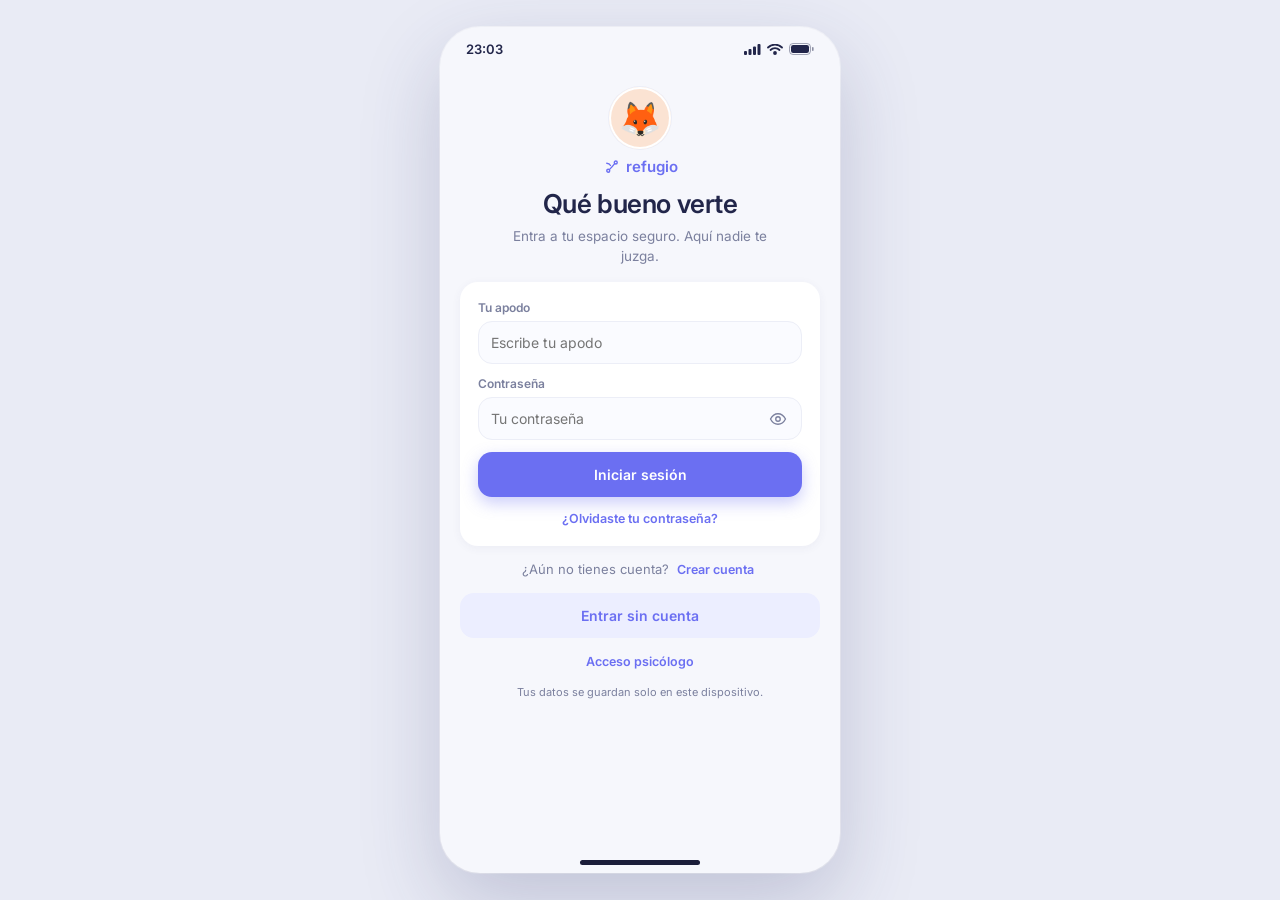
==== commit be862976: "Add help links and update urgent help message" ====
--- a/index.html
+++ b/index.html
@@ -366,6 +366,9 @@
 .psi-item { background:#fff; border-radius:16px; padding:12px; box-shadow:var(--shadow); margin-bottom:10px; font-size:13px; line-height:1.45; }
 .psi-actions { display:flex; gap:8px; margin-top:10px; }
 .psi-actions .btn { padding:10px; font-size:13px; }
+.help-links { display:flex; flex-direction:column; gap:8px; margin-top:10px; }
+.help-links a { display:flex; align-items:center; justify-content:center; gap:8px; text-decoration:none; font-weight:600; font-size:13px; padding:11px; border-radius:12px; background:var(--primary); color:#fff; }
+.help-links a.alt { background:#fff; color:var(--primary); box-shadow:inset 0 0 0 1.5px var(--primary); }
 </style>
 </head>
 <body>
@@ -707,7 +710,11 @@
         </button>
 
         <div class="urgent"><b>¿Necesitas ayuda urgente?</b>
-          Si estás en peligro, contacta con emergencias de tu país o busca a una persona adulta de confianza.</div>`;
+          Si estás en peligro o piensas en hacerte daño, no esperes a tu cita. Busca a un adulto de confianza o llama gratis a la Línea 113 del MINSA (salud mental, opción 5), las 24 horas.
+          <div class="help-links">
+            <a href="tel:113">${icon("bell", 16, 2)} Llamar al 113</a>
+            <a class="alt" href="https://wa.me/51955557000" target="_blank" rel="noopener">${icon("chat", 16, 2)} WhatsApp 955 557 000</a>
+          </div></div>`;
     }
   };
 
@@ -836,7 +843,8 @@
       <div class="stack">
         <button class="btn" data-action="chat">${icon("chat", 17, 2)} Hablar con el psicólogo</button>
         <button class="btn ghost" data-action="quickCita">${icon("calendar", 17, 2)} Pedir cita en un toque</button>
-      </div>`);
+      </div>
+      <div class="help-links"><a href="tel:113">${icon("bell", 16, 2)} Llamar gratis al 113 (opción 5)</a></div>`);
     if (window.refugioTrack) window.refugioTrack("alerta_riesgo");
   }
 
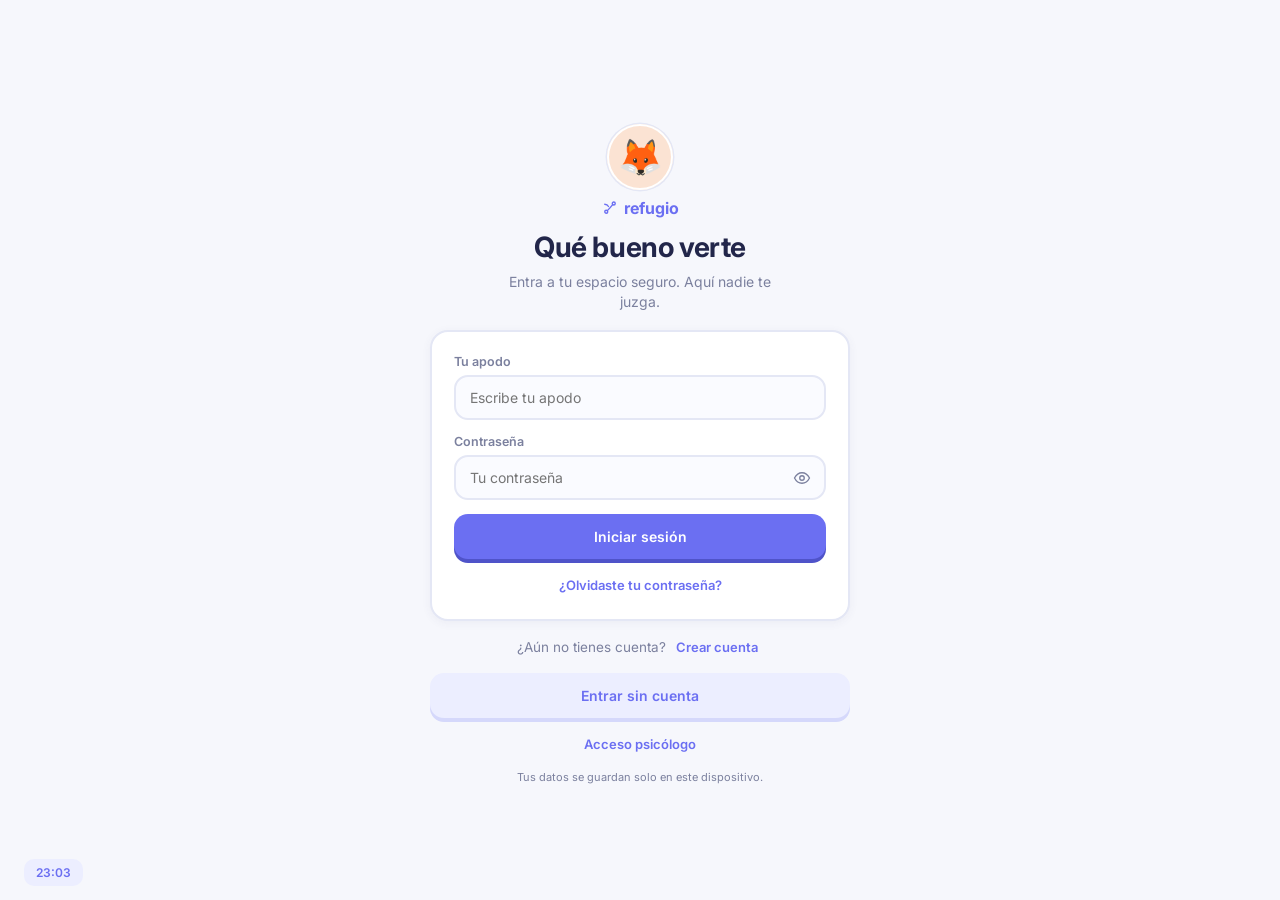
==== commit a29ec05b: "Change greeting from 'Hello World' to 'Goodbye World'" ====
--- a/index.html
+++ b/index.html
@@ -14,7 +14,7 @@
   --card: #ffffff;
   --ink: #22264a;
   --muted: #7b809e;
-  --line: #eceef7;
+  --line: #e4e7f5;
   --primary: #6b6ff2;
   --primary-dark: #5a5ee0;
   --primary-soft: #eceeff;
@@ -31,166 +31,347 @@
 
 * { box-sizing: border-box; margin: 0; padding: 0; -webkit-tap-highlight-color: transparent; }
 
-html, body { height: 100%; }
-
-body {
+html, body {
+  width: 100%;
+  height: 100%;
+  background: var(--bg);
+  color: var(--ink);
   font-family: "Inter", system-ui, -apple-system, "Segoe UI", sans-serif;
-  background: #e9ebf5;
-  color: var(--ink);
-  display: flex;
-  align-items: center;
-  justify-content: center;
   -webkit-font-smoothing: antialiased;
 }
 
 button { font: inherit; color: inherit; background: none; border: 0; cursor: pointer; }
 
-/* ---------- Marco del teléfono ---------- */
+/* ---------- Contenedor Principal Adaptable (Estilo Duolingo) ---------- */
 .phone {
   position: relative;
   width: 100%;
-  max-width: 400px;
-  height: 100vh;
-  height: 100dvh;
+  min-height: 100vh;
+  min-height: 100dvh;
   background: var(--bg);
   display: flex;
   flex-direction: column;
-  overflow: hidden;
-}
-
-@media (min-width: 520px) {
-  .phone {
-    height: min(860px, 94vh);
-    border-radius: 40px;
-    box-shadow: 0 30px 80px rgba(50, 55, 110, 0.22), 0 0 0 1px rgba(255, 255, 255, 0.6);
-  }
-}
-
+}
+
+/* Barra superior tipo móvil (solo visible en celulares, pero #clock siempre accesible) */
 .statusbar {
   display: flex;
   justify-content: space-between;
   align-items: center;
-  padding: 14px 26px 6px;
+  padding: 12px 20px 6px;
   font-size: 13px;
   font-weight: 600;
   flex-shrink: 0;
+  user-select: none;
 }
 .status-icons { display: flex; gap: 6px; align-items: center; }
 
+/* Área central de contenido */
 .screen {
   flex: 1;
-  overflow-y: auto;
-  padding: 14px 20px 24px;
-  scrollbar-width: none;
-}
-.screen::-webkit-scrollbar { display: none; }
-.screen > * { animation: fade 0.3s ease both; }
+  width: 100%;
+  max-width: 680px;
+  margin: 0 auto;
+  padding: 14px 20px 96px;
+}
+.screen > * { animation: fade 0.25s ease both; }
 @keyframes fade { from { opacity: 0; transform: translateY(6px); } to { opacity: 1; transform: none; } }
+
+/* Panel derecho estilo Duolingo (visible en PC de escritorio) */
+.right-rail {
+  display: none;
+}
+
+/* ---------- Barra de Navegación (Inferior en Móvil / Lateral en PC) ---------- */
+.tabbar {
+  position: fixed;
+  bottom: 0;
+  left: 0;
+  right: 0;
+  z-index: 15;
+  display: flex;
+  justify-content: space-around;
+  align-items: center;
+  padding: 8px 10px calc(8px + env(safe-area-inset-bottom, 0px));
+  background: #ffffff;
+  border-top: 2px solid var(--line);
+}
+
+.sidebar-brand, .sidebar-footer {
+  display: none;
+}
+
+.tab {
+  display: flex;
+  flex-direction: column;
+  align-items: center;
+  gap: 3px;
+  font-size: 11px;
+  font-weight: 500;
+  color: #7d819d;
+  padding: 4px 8px;
+  border-radius: 14px;
+  transition: all 0.2s;
+}
+.tab .pill {
+  padding: 5px 16px;
+  border-radius: 12px;
+  display: grid;
+  place-items: center;
+  transition: background 0.2s;
+}
+.tab.active {
+  color: var(--primary);
+  font-weight: 700;
+}
+.tab.active .pill {
+  background: var(--primary-soft);
+}
+
+.home-indicator { display: none; }
+
+/* ---------- Diseño Tablet y Computadora (Modo Duolingo Web) ---------- */
+@media (min-width: 768px) {
+  .statusbar {
+    position: fixed;
+    bottom: 14px;
+    left: 24px;
+    z-index: 16;
+    padding: 6px 12px;
+    background: var(--primary-soft);
+    color: var(--primary);
+    border-radius: 10px;
+    font-size: 12px;
+    cursor: pointer;
+    title: "Reloj del sistema";
+  }
+  .status-icons { display: none; }
+
+  .phone.logged-in {
+    padding-left: 250px;
+  }
+
+  .tabbar {
+    top: 0;
+    bottom: 0;
+    left: 0;
+    right: auto;
+    width: 250px;
+    flex-direction: column;
+    justify-content: flex-start;
+    align-items: stretch;
+    padding: 28px 16px;
+    border-top: 0;
+    border-right: 2px solid var(--line);
+    gap: 8px;
+  }
+
+  .sidebar-brand {
+    display: flex;
+    align-items: center;
+    gap: 10px;
+    font-size: 24px;
+    font-weight: 700;
+    color: var(--primary);
+    padding: 4px 14px 24px;
+    letter-spacing: -0.5px;
+  }
+
+  .tab {
+    flex-direction: row;
+    gap: 14px;
+    font-size: 15px;
+    font-weight: 600;
+    padding: 12px 16px;
+    border: 2px solid transparent;
+    border-radius: 16px;
+  }
+  .tab:hover {
+    background: #f3f4fb;
+  }
+  .tab .pill {
+    padding: 0;
+    background: transparent !important;
+  }
+  .tab.active {
+    background: var(--primary-soft);
+    color: var(--primary);
+    border-color: #d0d3ff;
+  }
+
+  . screen {
+    padding: 36px 32px 60px;
+  }
+
+  /* Tarjetas más amplias en escritorio */
+  .card {
+    padding: 22px;
+    border: 2px solid var(--line);
+    box-shadow: none;
+  }
+  .post {
+    padding: 20px;
+    border: 2px solid var(--line);
+    box-shadow: none;
+  }
+  .row-card, .mini {
+    border: 2px solid var(--line);
+    box-shadow: none;
+  }
+}
+
+/* Computadoras de pantalla ancha: agrega el panel derecho tipo Duolingo */
+@media (min-width: 1160px) {
+  .phone.logged-in {
+    display: grid;
+    grid-template-columns: 1fr 340px;
+    max-width: 1360px;
+    margin: 0 auto;
+    gap: 28px;
+    padding-right: 32px;
+  }
+
+  .phone.logged-in .screen {
+    max-width: 720px;
+    margin: 0 auto;
+  }
+
+  .phone.logged-in .right-rail {
+    display: flex;
+    flex-direction: column;
+    gap: 16px;
+    padding-top: 36px;
+    position: sticky;
+    top: 0;
+    height: fit-content;
+  }
+}
+
+/* ---------- Vista de Login / Registro en pantalla completa ---------- */
+.phone.auth-view {
+  padding-left: 0 !important;
+  display: flex !important;
+  justify-content: center;
+  align-items: center;
+}
+.phone.auth-view .screen {
+  max-width: 460px;
+  padding: 24px 20px;
+  flex: initial;
+}
 
 /* ---------- Encabezados ---------- */
 .header {
   display: flex;
   align-items: center;
   justify-content: space-between;
-  margin-bottom: 16px;
-}
-.header h1 { font-size: 24px; font-weight: 500; letter-spacing: -0.3px; }
-.header .hello { display: flex; align-items: center; gap: 8px; font-size: 14px; color: var(--muted); }
+  margin-bottom: 20px;
+}
+.header h1 { font-size: 26px; font-weight: 700; letter-spacing: -0.4px; }
+.header .hello { display: flex; align-items: center; gap: 10px; font-size: 15px; font-weight: 500; color: var(--muted); }
 .brand {
   display: flex; align-items: center; gap: 5px;
-  color: var(--primary); font-size: 12px; font-weight: 600;
-}
-.subtle { color: var(--muted); font-size: 13px; }
+  color: var(--primary); font-size: 13px; font-weight: 700;
+}
+.subtle { color: var(--muted); font-size: 13.5px; }
 .center { text-align: center; }
 
 /* ---------- Avatares ---------- */
 .avatar {
-  width: 40px; height: 40px; border-radius: 50%;
+  width: 42px; height: 42px; border-radius: 50%;
   display: grid; place-items: center;
   font-size: 22px; flex-shrink: 0;
   background: #f6e3d6;
-  box-shadow: inset 0 0 0 2px #fff, 0 0 0 1px var(--line);
-}
-.avatar.sm { width: 30px; height: 30px; font-size: 16px; }
-.avatar.lg { width: 62px; height: 62px; font-size: 34px; }
+  box-shadow: inset 0 0 0 2px #fff, 0 0 0 1.5px var(--line);
+}
+.avatar.sm { width: 34px; height: 34px; font-size: 17px; }
+.avatar.lg { width: 66px; height: 66px; font-size: 36px; }
 
 /* ---------- Tarjetas ---------- */
 .card {
   background: var(--card);
   border-radius: var(--radius);
   box-shadow: var(--shadow);
-  padding: 16px;
-  margin-bottom: 14px;
-}
-.card h2 { font-size: 19px; font-weight: 500; margin-bottom: 4px; }
+  padding: 18px;
+  margin-bottom: 16px;
+}
+.card h2 { font-size: 19px; font-weight: 600; margin-bottom: 4px; }
 .card h3 { font-size: 15px; font-weight: 600; }
-.card p.desc { font-size: 13px; color: var(--muted); line-height: 1.45; }
-
-.section-title { font-size: 15px; font-weight: 600; margin: 18px 2px 10px; }
+.card p.desc { font-size: 13.5px; color: var(--muted); line-height: 1.45; }
+
+.section-title { font-size: 16px; font-weight: 700; margin: 22px 2px 12px; }
 
 /* ---------- Estado de ánimo ---------- */
-.moods { display: flex; justify-content: space-between; margin-top: 14px; }
-.mood { display: flex; flex-direction: column; align-items: center; gap: 6px; font-size: 10px; color: var(--muted); }
+.moods { display: flex; justify-content: space-between; gap: 8px; margin-top: 16px; }
+.mood {
+  flex: 1;
+  display: flex; flex-direction: column; align-items: center; gap: 6px;
+  font-size: 11px; color: var(--muted);
+  padding: 6px 2px; border-radius: 14px;
+}
 .mood span.face {
-  width: 46px; height: 46px; border-radius: 14px;
+  width: 52px; height: 52px; border-radius: 16px;
   background: #f6f7fb;
-  display: grid; place-items: center; font-size: 25px;
-  border: 1.5px solid transparent;
+  display: grid; place-items: center; font-size: 27px;
+  border: 2px solid transparent;
   transition: all 0.2s;
 }
+.mood:hover span.face { transform: translateY(-2px); }
 .mood.active span.face { border-color: var(--primary); background: var(--primary-soft); transform: scale(1.06); }
-.mood.active { color: var(--primary); font-weight: 600; }
+.mood.active { color: var(--primary); font-weight: 700; }
 
 .banner {
   display: flex; align-items: center; gap: 10px;
   background: #eceeff; color: #4a4eb8;
-  border-radius: 14px; padding: 12px 14px;
-  font-size: 13px; margin-bottom: 6px;
+  border-radius: 16px; padding: 14px 16px;
+  font-size: 13.5px; font-weight: 500; margin-bottom: 8px;
 }
 
 /* ---------- Pausa ---------- */
 .pause {
   position: relative; overflow: hidden;
   background: linear-gradient(120deg, var(--peach), #fbe3d3);
-  border-radius: 20px; padding: 18px;
-  min-height: 150px;
+  border-radius: 20px; padding: 22px;
+  min-height: 155px;
   display: flex; flex-direction: column; justify-content: center;
 }
-.pause small { font-size: 10px; letter-spacing: 0.6px; color: #9a7a68; font-weight: 600; }
-.pause h3 { font-size: 22px; font-weight: 600; line-height: 1.15; margin: 6px 0 12px; max-width: 150px; }
-.pause .link { color: var(--primary); font-size: 13px; font-weight: 600; display: inline-flex; gap: 6px; align-items: center; }
+.pause small { font-size: 11px; letter-spacing: 0.6px; color: #9a7a68; font-weight: 700; }
+.pause h3 { font-size: 23px; font-weight: 700; line-height: 1.15; margin: 6px 0 14px; max-width: 220px; }
+.pause .link { color: var(--primary); font-size: 14px; font-weight: 700; display: inline-flex; gap: 6px; align-items: center; }
 .pause .art {
-  position: absolute; right: -6px; bottom: -10px; font-size: 96px;
+  position: absolute; right: 8px; bottom: -10px; font-size: 98px;
   filter: drop-shadow(0 8px 10px rgba(150, 100, 70, 0.25));
 }
 
 .row-card {
-  display: flex; align-items: center; gap: 12px; width: 100%;
-  background: var(--card); border-radius: 16px; padding: 14px;
-  box-shadow: var(--shadow); text-align: left; margin-bottom: 10px;
-}
+  display: flex; align-items: center; gap: 14px; width: 100%;
+  background: var(--card); border-radius: 16px; padding: 16px;
+  box-shadow: var(--shadow); text-align: left; margin-bottom: 12px;
+  transition: transform 0.15s, border-color 0.2s;
+}
+.row-card:hover { transform: translateY(-1px); }
 .row-card .ico {
-  width: 38px; height: 38px; border-radius: 12px;
+  width: 42px; height: 42px; border-radius: 12px;
   background: var(--primary-soft); color: var(--primary);
   display: grid; place-items: center; flex-shrink: 0;
 }
 .row-card .txt { flex: 1; }
-.row-card .txt b { display: block; font-size: 14px; font-weight: 600; }
-.row-card .txt span { font-size: 12px; color: var(--muted); }
+.row-card .txt b { display: block; font-size: 14.5px; font-weight: 600; }
+.row-card .txt span { font-size: 12.5px; color: var(--muted); }
 .row-card .chev { color: #a5a9c4; }
 
 /* ---------- Semáforo ---------- */
 .semaforo { display: flex; flex-direction: column; gap: 10px; margin: 14px 0; }
 .opt {
   display: flex; align-items: center; justify-content: space-between;
-  padding: 15px 14px; border-radius: 14px; font-size: 13px; text-align: left;
-  border: 1.5px solid transparent; transition: all 0.2s;
+  padding: 15px 16px; border-radius: 14px; font-size: 13.5px; font-weight: 500; text-align: left;
+  border: 2px solid transparent; transition: all 0.2s;
 }
 .opt.green { background: var(--green); }
 .opt.yellow { background: var(--yellow); }
 .opt.red { background: var(--red); }
-.opt.active { border-color: var(--primary); box-shadow: 0 0 0 3px rgba(107, 111, 242, 0.12); }
-.dot { display: inline-block; width: 9px; height: 9px; border-radius: 50%; margin-left: 5px; vertical-align: middle; }
+.opt.active { border-color: var(--primary); box-shadow: 0 0 0 3px rgba(107, 111, 242, 0.12); font-weight: 600; }
+.dot { display: inline-block; width: 9px; height: 9px; border-radius: 50%; margin-left: 6px; vertical-align: middle; }
 .dot.green { background: var(--green-dot); }
 .dot.yellow { background: var(--yellow-dot); }
 .dot.red { background: var(--red-dot); }
@@ -203,98 +384,91 @@
 .btn {
   width: 100%; display: flex; align-items: center; justify-content: center; gap: 8px;
   background: var(--primary); color: #fff;
-  padding: 14px; border-radius: 14px;
+  padding: 14px 18px; border-radius: 14px;
   font-size: 14px; font-weight: 600;
-  box-shadow: 0 6px 16px rgba(107, 111, 242, 0.35);
-  transition: transform 0.15s, background 0.2s;
+  box-shadow: 0 4px 0 #4f53c9;
+  transition: transform 0.1s, background 0.2s, box-shadow 0.1s;
 }
 .btn:hover { background: var(--primary-dark); }
-.btn:active { transform: scale(0.98); }
-.btn.ghost { background: var(--primary-soft); color: var(--primary); box-shadow: none; }
-
-.note { display: flex; align-items: center; gap: 6px; font-size: 11.5px; color: var(--muted); margin-top: 10px; }
+.btn:active { transform: translateY(2px); box-shadow: 0 2px 0 #4f53c9; }
+.btn.ghost { background: var(--primary-soft); color: var(--primary); box-shadow: 0 4px 0 #d5d8fb; }
+.btn.ghost:active { box-shadow: 0 2px 0 #d5d8fb; }
+
+.note { display: flex; align-items: center; gap: 6px; font-size: 12px; color: var(--muted); margin-top: 10px; }
 
 .grid2 { display: grid; grid-template-columns: 1fr 1fr; gap: 12px; margin-bottom: 14px; }
 .mini {
-  background: var(--card); border-radius: 16px; padding: 14px;
+  background: var(--card); border-radius: 16px; padding: 16px;
   box-shadow: var(--shadow); text-align: left;
   display: flex; flex-direction: column; gap: 8px;
-}
-.mini .ico { width: 34px; height: 34px; border-radius: 10px; display: grid; place-items: center; }
+  transition: transform 0.15s;
+}
+.mini:hover { transform: translateY(-2px); }
+.mini .ico { width: 36px; height: 36px; border-radius: 10px; display: grid; place-items: center; }
 .mini .ico.a { background: #fdeee9; color: #e0705a; }
 .mini .ico.b { background: var(--primary-soft); color: var(--primary); }
-.mini b { font-size: 14px; font-weight: 600; }
-.mini span { font-size: 11.5px; color: var(--muted); line-height: 1.35; }
+.mini b { font-size: 14.5px; font-weight: 600; }
+.mini span { font-size: 12px; color: var(--muted); line-height: 1.35; }
 
 /* ---------- Comunidad ---------- */
-.post { background: var(--card); border-radius: 18px; padding: 14px; box-shadow: var(--shadow); margin-bottom: 12px; }
+.post { background: var(--card); border-radius: 18px; padding: 16px; box-shadow: var(--shadow); margin-bottom: 14px; }
 .post-head { display: flex; align-items: center; gap: 10px; }
-.post-head .who { flex: 1; font-size: 12.5px; }
+.post-head .who { flex: 1; font-size: 13px; }
 .post-head .who b { font-weight: 600; }
-.post-head .who small { display: block; font-size: 10.5px; color: var(--muted); }
-.post p { font-size: 13.5px; line-height: 1.5; margin: 12px 0; }
-.post-foot { display: flex; gap: 20px; border-top: 1px solid var(--line); padding-top: 10px; font-size: 12px; color: var(--muted); }
+.post-head .who small { display: block; font-size: 11px; color: var(--muted); }
+.post p { font-size: 14px; line-height: 1.55; margin: 12px 0; }
+.post-foot { display: flex; gap: 20px; border-top: 1px solid var(--line); padding-top: 10px; font-size: 12.5px; color: var(--muted); }
 .post-foot button { display: inline-flex; align-items: center; gap: 6px; color: var(--muted); }
 .post-foot button.liked { color: var(--primary); font-weight: 600; }
 .post-foot button.liked svg { fill: var(--primary); }
-.share { display: flex; justify-content: center; margin-top: 4px; }
-.share button { color: var(--primary); font-size: 13px; font-weight: 500; display: inline-flex; gap: 6px; align-items: center; padding: 8px; }
+.share { display: flex; justify-content: center; margin-top: 6px; }
+.share button { color: var(--primary); font-size: 14px; font-weight: 600; display: inline-flex; gap: 6px; align-items: center; padding: 10px 16px; background: var(--primary-soft); border-radius: 14px; }
 
 /* ---------- Apoyo ---------- */
-.hero { display: flex; align-items: center; gap: 14px; margin-bottom: 16px; }
-.hero h2 { font-size: 22px; font-weight: 600; }
-.urgent { background: #e8ecf8; border-radius: 14px; padding: 13px 14px; font-size: 12px; line-height: 1.5; color: #4d5278; margin-top: 16px; }
-.urgent b { display: block; color: var(--ink); font-size: 13px; margin-bottom: 3px; }
-.top-row { display: flex; align-items: center; gap: 10px; margin-bottom: 12px; }
-.top-row .ico { width: 36px; height: 36px; border-radius: 10px; background: var(--primary-soft); color: var(--primary); display: grid; place-items: center; }
-.top-row b { display: block; font-size: 15px; }
-.top-row span { font-size: 12px; color: var(--muted); }
-
-/* ---------- Tab bar ---------- */
-.tabbar {
-  display: flex; justify-content: space-around;
-  padding: 8px 10px 4px;
-  background: #fff;
-  border-top: 1px solid var(--line);
-  flex-shrink: 0;
-}
-.tab { display: flex; flex-direction: column; align-items: center; gap: 3px; font-size: 10px; color: #7d819d; padding: 2px 6px; }
-.tab .pill { padding: 6px 18px; border-radius: 14px; display: grid; place-items: center; transition: background 0.2s; }
-.tab.active { color: var(--primary); font-weight: 600; }
-.tab.active .pill { background: var(--primary-soft); }
-.home-indicator { height: 5px; width: 120px; border-radius: 3px; background: #1b1d3a; margin: 6px auto 8px; flex-shrink: 0; }
-
-/* ---------- Modales ---------- */
+.hero { display: flex; align-items: center; gap: 14px; margin-bottom: 18px; }
+.hero h2 { font-size: 22px; font-weight: 700; }
+.urgent { background: #e8ecf8; border-radius: 16px; padding: 16px; font-size: 12.5px; line-height: 1.5; color: #4d5278; margin-top: 18px; }
+.urgent b { display: block; color: var(--ink); font-size: 14px; margin-bottom: 4px; }
+.top-row { display: flex; align-items: center; gap: 12px; margin-bottom: 12px; }
+.top-row .ico { width: 38px; height: 38px; border-radius: 10px; background: var(--primary-soft); color: var(--primary); display: grid; place-items: center; }
+.top-row b { display: block; font-size: 15.5px; }
+.top-row span { font-size: 12.5px; color: var(--muted); }
+
+/* ---------- Modales (Adaptables Móvil y PC) ---------- */
 .overlay {
-  position: absolute; inset: 0; z-index: 20;
-  background: rgba(34, 38, 74, 0.35);
-  display: flex; align-items: flex-end;
-  backdrop-filter: blur(2px);
+  position: fixed; inset: 0; z-index: 50;
+  background: rgba(34, 38, 74, 0.4);
+  display: flex; align-items: flex-end; justify-content: center;
+  backdrop-filter: blur(3px);
 }
 .overlay[hidden] { display: none; }
 .sheet {
-  width: 100%; background: #fff; border-radius: 26px 26px 0 0;
-  padding: 18px 20px 26px; max-height: 85%; display: flex; flex-direction: column;
-  animation: up 0.3s ease both;
-}
-@keyframes up { from { transform: translateY(40px); opacity: 0; } to { transform: none; opacity: 1; } }
-.sheet-head { display: flex; align-items: center; justify-content: space-between; margin-bottom: 12px; }
-.sheet-head h3 { font-size: 17px; font-weight: 600; }
-.close { width: 32px; height: 32px; border-radius: 50%; background: #f1f2f9; display: grid; place-items: center; }
+  width: 100%; max-width: 500px; background: #fff; border-radius: 26px 26px 0 0;
+  padding: 20px 22px 28px; max-height: 88vh; display: flex; flex-direction: column;
+  animation: up 0.25s ease both;
+}
+@media (min-width: 640px) {
+  .overlay { align-items: center; padding: 24px; }
+  .sheet { border-radius: 24px; box-shadow: 0 24px 60px rgba(20, 24, 60, 0.22); }
+}
+@keyframes up { from { transform: translateY(30px); opacity: 0; } to { transform: none; opacity: 1; } }
+.sheet-head { display: flex; align-items: center; justify-content: space-between; margin-bottom: 14px; }
+.sheet-head h3 { font-size: 18px; font-weight: 700; }
+.close { width: 34px; height: 34px; border-radius: 50%; background: #f1f2f9; display: grid; place-items: center; }
 textarea, .input {
-  width: 100%; border: 1.5px solid var(--line); border-radius: 14px;
-  padding: 12px; font: inherit; font-size: 14px; resize: none; background: #fafbff; outline: none; color: var(--ink);
-}
-textarea:focus, .input:focus { border-color: var(--primary); }
-
-.chat { flex: 1; overflow-y: auto; display: flex; flex-direction: column; gap: 8px; margin-bottom: 12px; min-height: 180px; }
-.bubble { max-width: 80%; padding: 10px 13px; border-radius: 16px; font-size: 13.5px; line-height: 1.4; }
+  width: 100%; border: 2px solid var(--line); border-radius: 14px;
+  padding: 12px 14px; font: inherit; font-size: 14px; resize: none; background: #fafbff; outline: none; color: var(--ink);
+}
+textarea:focus, .input:focus { border-color: var(--primary); background: #fff; }
+
+.chat { flex: 1; overflow-y: auto; display: flex; flex-direction: column; gap: 8px; margin-bottom: 12px; min-height: 220px; }
+.bubble { max-width: 80%; padding: 10px 14px; border-radius: 16px; font-size: 14px; line-height: 1.45; }
 .bubble.them { background: #f1f2fa; border-bottom-left-radius: 4px; align-self: flex-start; }
 .bubble.me { background: var(--primary); color: #fff; border-bottom-right-radius: 4px; align-self: flex-end; }
 .chat-input { display: flex; gap: 8px; }
-.chat-input .send { width: 46px; border-radius: 14px; background: var(--primary); color: #fff; display: grid; place-items: center; }
-
-.breath { display: grid; place-items: center; padding: 20px 0 10px; }
+.chat-input .send { width: 48px; border-radius: 14px; background: var(--primary); color: #fff; display: grid; place-items: center; }
+
+.breath { display: grid; place-items: center; padding: 24px 0 14px; }
 .breath .circle {
   width: 130px; height: 130px; border-radius: 50%;
   background: radial-gradient(circle, #c9cbff, var(--primary));
@@ -304,76 +478,102 @@
 .breath p { margin-top: 20px; font-size: 14px; color: var(--muted); }
 
 .toast {
-  position: absolute; left: 50%; bottom: 96px; transform: translateX(-50%);
-  background: #22264a; color: #fff; padding: 10px 16px; border-radius: 14px;
-  font-size: 12.5px; z-index: 30; animation: fade 0.25s ease both; white-space: nowrap;
+  position: fixed; left: 50%; bottom: 88px; transform: translateX(-50%);
+  background: #22264a; color: #fff; padding: 12px 20px; border-radius: 14px;
+  font-size: 13px; font-weight: 500; z-index: 60; animation: fade 0.25s ease both; white-space: nowrap;
+  box-shadow: 0 8px 24px rgba(20, 24, 60, 0.25);
+}
+@media (min-width: 768px) {
+  .toast { bottom: 32px; }
 }
 
 /* ---------- Login / registro ---------- */
-.auth { display: flex; flex-direction: column; gap: 14px; padding-top: 4px; }
-.auth-hero { display: flex; flex-direction: column; align-items: center; text-align: center; gap: 8px; margin: 6px 0 2px; }
-.auth-hero h1 { font-size: 26px; font-weight: 600; letter-spacing: -0.4px; margin-top: 4px; }
-.auth-hero .subtle { max-width: 260px; line-height: 1.45; font-size: 13.5px; }
-.brand.big { font-size: 15px; }
-.auth-card { margin: 0; display: flex; flex-direction: column; gap: 12px; padding: 18px; }
+.auth { display: flex; flex-direction: column; gap: 14px; padding-top: 4px; width: 100%; }
+.auth-hero { display: flex; flex-direction: column; align-items: center; text-align: center; gap: 8px; margin: 6px 0 4px; }
+.auth-hero h1 { font-size: 28px; font-weight: 700; letter-spacing: -0.4px; margin-top: 4px; }
+.auth-hero .subtle { max-width: 300px; line-height: 1.45; font-size: 14px; }
+.brand.big { font-size: 16px; }
+.auth-card { margin: 0; display: flex; flex-direction: column; gap: 14px; padding: 22px; }
 .field { display: flex; flex-direction: column; gap: 6px; }
-.field label { font-size: 12px; font-weight: 600; color: var(--muted); }
+.field label { font-size: 12.5px; font-weight: 600; color: var(--muted); }
 .pw { position: relative; }
 .pw .input { padding-right: 46px; }
 .pw .eye { position: absolute; right: 6px; top: 50%; transform: translateY(-50%); width: 36px; height: 36px; display: grid; place-items: center; color: var(--muted); border-radius: 10px; }
-.auth-error { font-size: 12px; color: var(--red-dot); line-height: 1.4; }
+.auth-error { font-size: 12.5px; color: var(--red-dot); line-height: 1.4; }
 .auth-error:empty { display: none; }
-.link-btn { color: var(--primary); font-size: 12.5px; font-weight: 600; padding: 2px 4px; }
+.link-btn { color: var(--primary); font-size: 13px; font-weight: 600; padding: 4px 6px; }
 .auth-card .link-btn { align-self: center; }
-.hello .name { max-width: 120px; overflow: hidden; text-overflow: ellipsis; white-space: nowrap; }
-
-/* ---------- Encuesta emergente (pop-up centrado) ---------- */
+.hello .name { max-width: 160px; overflow: hidden; text-overflow: ellipsis; white-space: nowrap; }
+
+/* ---------- Encuesta emergente ---------- */
 .overlay.center { align-items: center; justify-content: center; padding: 24px; }
-.overlay.center .sheet { border-radius: 24px; max-width: 340px; padding: 20px; animation: fade 0.25s ease both; }
+.overlay.center .sheet { border-radius: 24px; max-width: 380px; padding: 22px; animation: fade 0.25s ease both; }
 .overlay.center .sheet-head h3 { font-size: 18px; }
 .overlay.center .sheet .link-btn { display: block; }
 
-/* ---------- Mejoras alineadas con el informe TB2 ---------- */
+/* ---------- Componentes de Apoyo y Widgets ---------- */
 .stack { display: flex; flex-direction: column; gap: 10px; }
 .appear { animation: fade 0.3s ease both; }
 .btn:disabled { opacity: 0.45; box-shadow: none; cursor: not-allowed; }
-.hours { display: flex; align-items: center; gap: 6px; font-size: 11.5px; color: var(--muted); margin-top: 12px; }
-.privacy { display: flex; flex-direction: column; gap: 7px; background: #f3f4ff; border-radius: 12px; padding: 10px 12px; margin-top: 12px; font-size: 11.5px; color: #4d5278; line-height: 1.4; }
-.privacy > div { display: flex; gap: 7px; align-items: flex-start; }
+.hours { display: flex; align-items: center; gap: 6px; font-size: 12px; color: var(--muted); margin-top: 12px; }
+.privacy { display: flex; flex-direction: column; gap: 7px; background: #f3f4ff; border-radius: 12px; padding: 12px 14px; margin-top: 12px; font-size: 12px; color: #4d5278; line-height: 1.4; }
+.privacy > div { display: flex; gap: 8px; align-items: flex-start; }
 .privacy svg { flex-shrink: 0; margin-top: 1px; color: var(--primary); }
 .center-btn { display: block; margin: 12px auto 0; color: var(--muted); font-weight: 500; }
-.avatars { display: grid; grid-template-columns: repeat(4, 1fr); gap: 8px; }
-.av { aspect-ratio: 1; border-radius: 16px; display: grid; place-items: center; font-size: 26px; border: 2px solid transparent; transition: all 0.15s; }
+.avatars { display: grid; grid-template-columns: repeat(4, 1fr); gap: 10px; }
+.av { aspect-ratio: 1; border-radius: 16px; display: grid; place-items: center; font-size: 28px; border: 2.5px solid transparent; transition: all 0.15s; }
 .av.active { border-color: var(--primary); box-shadow: 0 0 0 3px rgba(107, 111, 242, 0.14); transform: scale(1.04); }
 .reacts { display: flex; gap: 8px; margin: 0 0 12px; flex-wrap: wrap; }
-.chip { display: inline-flex; align-items: center; gap: 5px; padding: 6px 12px; border-radius: 999px; background: #f3f4fb; color: var(--muted); font-size: 12px; border: 1.5px solid transparent; transition: all 0.15s; }
+.chip { display: inline-flex; align-items: center; gap: 5px; padding: 7px 13px; border-radius: 999px; background: #f3f4fb; color: var(--muted); font-size: 12.5px; border: 1.5px solid transparent; transition: all 0.15s; }
 .chip.on { background: var(--primary-soft); color: var(--primary); border-color: var(--primary); font-weight: 600; }
 .chips-label { font-size: 12px; font-weight: 600; color: var(--muted); margin-top: 8px; }
 .chips { display: flex; flex-wrap: wrap; gap: 8px; margin: 8px 0 12px; }
 .chips .chip { padding: 9px 13px; font-size: 13px; }
 .chip.day { text-transform: capitalize; }
-.cita-banner { display: flex; align-items: center; gap: 10px; background: var(--primary-soft); color: #4a4eb8; border-radius: 14px; padding: 11px 13px; font-size: 13px; margin-bottom: 12px; }
+.cita-banner { display: flex; align-items: center; gap: 10px; background: var(--primary-soft); color: #4a4eb8; border-radius: 14px; padding: 12px 14px; font-size: 13px; margin-bottom: 12px; }
 .cita-banner span { flex: 1; }
 .checklist { list-style: none; display: flex; flex-direction: column; gap: 11px; margin: 4px 0 18px; font-size: 13.5px; line-height: 1.4; }
 .checklist li { display: flex; gap: 10px; align-items: flex-start; }
 .checklist .check { width: 20px; height: 20px; flex-shrink: 0; margin-top: 1px; }
 
-.badge { display:inline-block; font-size:10.5px; font-weight:600; color:#8a6a00; background:var(--yellow); border-radius:999px; padding:3px 9px; margin:10px 0 0; }
+.badge { display:inline-block; font-size:11px; font-weight:600; color:#8a6a00; background:var(--yellow); border-radius:999px; padding:4px 10px; margin:10px 0 0; }
 .cmts { display:flex; flex-direction:column; gap:6px; margin:0 0 12px; }
-.cmts span { font-size:12px; color:var(--ink); background:#f3f4fb; border-radius:12px; padding:7px 10px; }
-.note-box { font-size:11.5px; color:#4d5278; background:#f3f4ff; border-radius:12px; padding:10px 12px; line-height:1.45; margin:4px 0 12px; }
+.cmts span { font-size:12.5px; color:var(--ink); background:#f3f4fb; border-radius:12px; padding:8px 12px; }
+.note-box { font-size:12px; color:#4d5278; background:#f3f4ff; border-radius:12px; padding:10px 12px; line-height:1.45; margin:4px 0 12px; }
 select.input { appearance:auto; }
-.psi-item { background:#fff; border-radius:16px; padding:12px; box-shadow:var(--shadow); margin-bottom:10px; font-size:13px; line-height:1.45; }
+.psi-item { background:#fff; border: 2px solid var(--line); border-radius:16px; padding:14px; margin-bottom:10px; font-size:13.5px; line-height:1.45; }
 .psi-actions { display:flex; gap:8px; margin-top:10px; }
 .psi-actions .btn { padding:10px; font-size:13px; }
 .help-links { display:flex; flex-direction:column; gap:8px; margin-top:10px; }
 .help-links a { display:flex; align-items:center; justify-content:center; gap:8px; text-decoration:none; font-weight:600; font-size:13px; padding:11px; border-radius:12px; background:var(--primary); color:#fff; }
 .help-links a.alt { background:#fff; color:var(--primary); box-shadow:inset 0 0 0 1.5px var(--primary); }
+
+/* Tarjetas del Panel Lateral Derecho (Escritorio) */
+.rail-card {
+  background: var(--card);
+  border: 2px solid var(--line);
+  border-radius: var(--radius);
+  padding: 18px;
+}
+.rail-card h3 {
+  font-size: 15px;
+  font-weight: 700;
+  margin-bottom: 6px;
+  display: flex;
+  align-items: center;
+  gap: 8px;
+}
+.rail-card p {
+  font-size: 12.5px;
+  color: var(--muted);
+  line-height: 1.45;
+  margin-bottom: 12px;
+}
 </style>
 </head>
 <body>
   <div class="phone" id="app">
-    <div class="statusbar">
+    <div class="statusbar" title="Toca 5 veces para abrir el panel de facilitador">
       <span id="clock">9:41</span>
       <span class="status-icons">
         <svg width="17" height="11" viewBox="0 0 17 11" fill="currentColor"><rect x="0" y="7" width="3" height="4" rx="1"/><rect x="4.5" y="5" width="3" height="6" rx="1"/><rect x="9" y="2.5" width="3" height="8.5" rx="1"/><rect x="13.5" y="0" width="3" height="11" rx="1"/></svg>
@@ -384,6 +584,8 @@
 
     <main class="screen" id="screen" aria-live="polite"></main>
 
+    <aside class="right-rail" id="rightRail" aria-label="Accesos directos de bienestar"></aside>
+
     <nav class="tabbar" id="tabbar" aria-label="Navegación principal"></nav>
     <div class="home-indicator"></div>
 
@@ -391,7 +593,7 @@
   </div>
 
   <script>
-/* Refugio · app de bienestar emocional (demo estática) */
+/* Refugio · app de bienestar emocional (demo estática adaptable) */
 (function () {
   "use strict";
 
@@ -433,10 +635,10 @@
     `<svg width="${s}" height="${s}" viewBox="0 0 24 24" fill="none" stroke="currentColor" stroke-width="${sw}" stroke-linecap="round" stroke-linejoin="round" ${extra}>${P[n]}</svg>`;
 
   /* ---------- Configuración editable ---------- */
-  const HORARIO = "Lunes a viernes · 8:00 a. m. – 1:00 p. m.";   // horario de atención del psicólogo
+  const HORARIO = "Lunes a viernes · 8:00 a. m. – 1:00 p. m.";
   const TIMES = ["8:00 a. m.", "9:30 a. m.", "11:00 a. m.", "12:30 p. m."];
-  const PSIS = [{ n: "Psic. Andrea Rojas", t: "Psicóloga del colegio" }, { n: "Psic. Luis Paredes", t: "Psicólogo del colegio" }];   // editar con los nombres reales
-  const PSI_PIN = "2468";   // PIN de la vista del psicólogo (editable)
+  const PSIS = [{ n: "Psic. Andrea Rojas", t: "Psicóloga del colegio" }, { n: "Psic. Luis Paredes", t: "Psicólogo del colegio" }];
+  const PSI_PIN = "2468";
   const GRADOS = ["1.º de secundaria", "2.º de secundaria", "3.º de secundaria", "4.º de secundaria", "5.º de secundaria", "Prefiero no decirlo"];
   const COMENTARIOS = ["Gracias por contarlo 💜", "No estás solo/a", "A mí también me pasa", "Qué valiente por compartirlo", "Paso a paso, tú puedes"];
   const RIESGO = /suicid|matarme|quitarme la vida|quiero morir|no quiero vivir|cortarme|autolesion|hacerme da[nñ]o|acabar con todo/;
@@ -482,7 +684,6 @@
     { k: "red", t: "Quiero hablar con el psicólogo" }
   ];
 
-  /* Garantiza que publicaciones guardadas antes tengan reacciones */
   function rx(p) {
     p.reacts = p.reacts || { yo: 0, animo: 0 };
     p.mine = p.mine || [];
@@ -718,34 +919,84 @@
     }
   };
 
+  /* Panel lateral derecho para pantallas grandes (Estilo Duolingo) */
+  function renderRightRail() {
+    const c = state.cita;
+    const sigLabels = {
+      green: "🟢 Tranquilo/a por hoy",
+      yellow: "🟡 Quizá hable con alguien",
+      red: "🔴 Quiero hablar con el psicólogo"
+    };
+    return `
+      <div class="rail-card">
+        <h3><span style="color:var(--primary)">${icon("bell", 18, 2)}</span> Semáforo de Apoyo</h3>
+        <p>${state.signal ? `Estado actual: <b>${sigLabels[state.signal]}</b>` : "Marca de forma privada cómo te sientes respecto a hablar hoy."}</p>
+        <div class="semaforo" style="margin:8px 0 12px">
+          ${SIGNALS.map(s => `
+            <button class="opt ${s.k} ${state.signal === s.k ? "active" : ""}" style="padding:10px 12px;font-size:12.5px" data-action="signal" data-k="${s.k}">
+              <span>${s.t}<i class="dot ${s.k}"></i></span>
+              ${state.signal === s.k ? `<span class="check">${icon("check", 12, 2.6)}</span>` : ""}
+            </button>`).join("")}
+        </div>
+        ${state.signal === "red" ? `<button class="btn" data-action="quickCita">${icon("calendar", 16, 2)} Pedir cita en 1 toque</button>` : `<button class="btn ghost" data-action="chat">${icon("chat", 16, 2)} Chat con psicólogo</button>`}
+      </div>
+
+      <div class="rail-card">
+        <h3><span style="color:var(--primary)">${icon("leaf", 18, 2)}</span> Herramientas rápidas</h3>
+        <p>Tu espacio personal y confidencial en cualquier momento.</p>
+        <div class="stack">
+          <button class="btn ghost" data-action="pause">🦊 Pausa de 2 minutos</button>
+          <button class="btn ghost" data-action="diary">${icon("edit", 16, 2)} Diario privado</button>
+        </div>
+        ${c ? `<div class="cita-banner" style="margin-top:12px;margin-bottom:0">${icon("calendar", 16, 2)}<span>Cita: <b>${esc(c.day)} · ${esc(c.time)}</b></span></div>` : ""}
+      </div>
+    `;
+  }
+
   const TABS = [
+    { k: "inicio", l: "Inicio", i: "home" },
     { k: "comunidad", l: "Comunidad", i: "users" },
-    { k: "inicio", l: "Inicio", i: "home" },
     { k: "apoyo", l: "Apoyo", i: "heart" },
-    { k: "perfil", l: "Perfil", i: "user" }
+    { k: "perfil", l: "Mi espacio", i: "user" }
   ];
 
   /* ---------- Render ---------- */
   const $screen = document.getElementById("screen");
   const $tabbar = document.getElementById("tabbar");
+  const $rightRail = document.getElementById("rightRail");
   const $overlay = document.getElementById("overlay");
   const $app = document.getElementById("app");
 
   function render() {
     const logged = !!state.session;
+    const isAppView = logged && !state.psi;
     const st = $screen.scrollTop;
+
+    $app.classList.toggle("logged-in", isAppView);
+    $app.classList.toggle("auth-view", !logged && !state.psi);
+
     $screen.innerHTML = state.psi ? views.psi() : logged ? views[state.tab]() : views.auth();
     $screen.scrollTop = st;
-    $tabbar.style.display = (logged && !state.psi) ? "" : "none";
-    $tabbar.innerHTML = (!logged || state.psi) ? "" : TABS.map(t => `
-      <button class="tab ${state.tab === t.k ? "active" : ""}" data-action="go" data-tab="${t.k}" aria-label="${t.l}">
-        <span class="pill">${icon(t.i, 20, 1.8)}</span>${t.l}
-      </button>`).join("");
+
+    $tabbar.style.display = isAppView ? "" : "none";
+    $tabbar.innerHTML = !isAppView ? "" : `
+      <div class="sidebar-brand">${icon("brand", 24, 2.2)} refugio</div>
+      ${TABS.map(t => `
+        <button class="tab ${state.tab === t.k ? "active" : ""}" data-action="go" data-tab="${t.k}" aria-label="${t.l}">
+          <span class="pill">${icon(t.i, 22, 2)}</span><span>${t.l}</span>
+        </button>`).join("")}
+    `;
+
+    if ($rightRail) {
+      $rightRail.style.display = isAppView ? "" : "none";
+      $rightRail.innerHTML = isAppView ? renderRightRail() : "";
+    }
   }
 
   function go(tab) {
     state.tab = tab;
     render();
+    window.scrollTo({ top: 0, behavior: "smooth" });
     $screen.scrollTop = 0;
   }
 
@@ -888,7 +1139,6 @@
       <button class="btn ghost" data-action="psiExit" style="margin-top:16px">Salir del panel</button>`;
   };
 
-  /* Encuesta emergente: aparece al dejar el primer comentario */
   function openSurvey() {
     sheet("¿Cómo te sentiste?", `
       <p class="subtle" style="margin:-4px 0 4px;line-height:1.45">Cuéntanos qué tal fue comentar. Tu respuesta es anónima y nos ayuda a mejorar Refugio.</p>
@@ -902,7 +1152,6 @@
     $overlay.classList.add("center");
   }
 
-  /* Pedir cita: elegir día y hora con el psicólogo */
   function openCita() {
     pendingCita = { day: null, time: null, psi: 0, padres: false };
     sheet("Pedir cita", `
@@ -930,7 +1179,6 @@
     if (ok) ok.disabled = !(pendingCita.day && pendingCita.time);
   }
 
-  /* Aviso breve de privacidad en el primer ingreso */
   function openPrivacy() {
     store.set("privacyIntroSeen", true);
     const li = t => `<li><span class="check">${icon("check", 12, 3)}</span><span>${t}</span></li>`;
@@ -1114,7 +1362,6 @@
   render();
   maybePrivacy();
 })();
-
 </script>
   <script src="tracking.js"></script>
 </body>
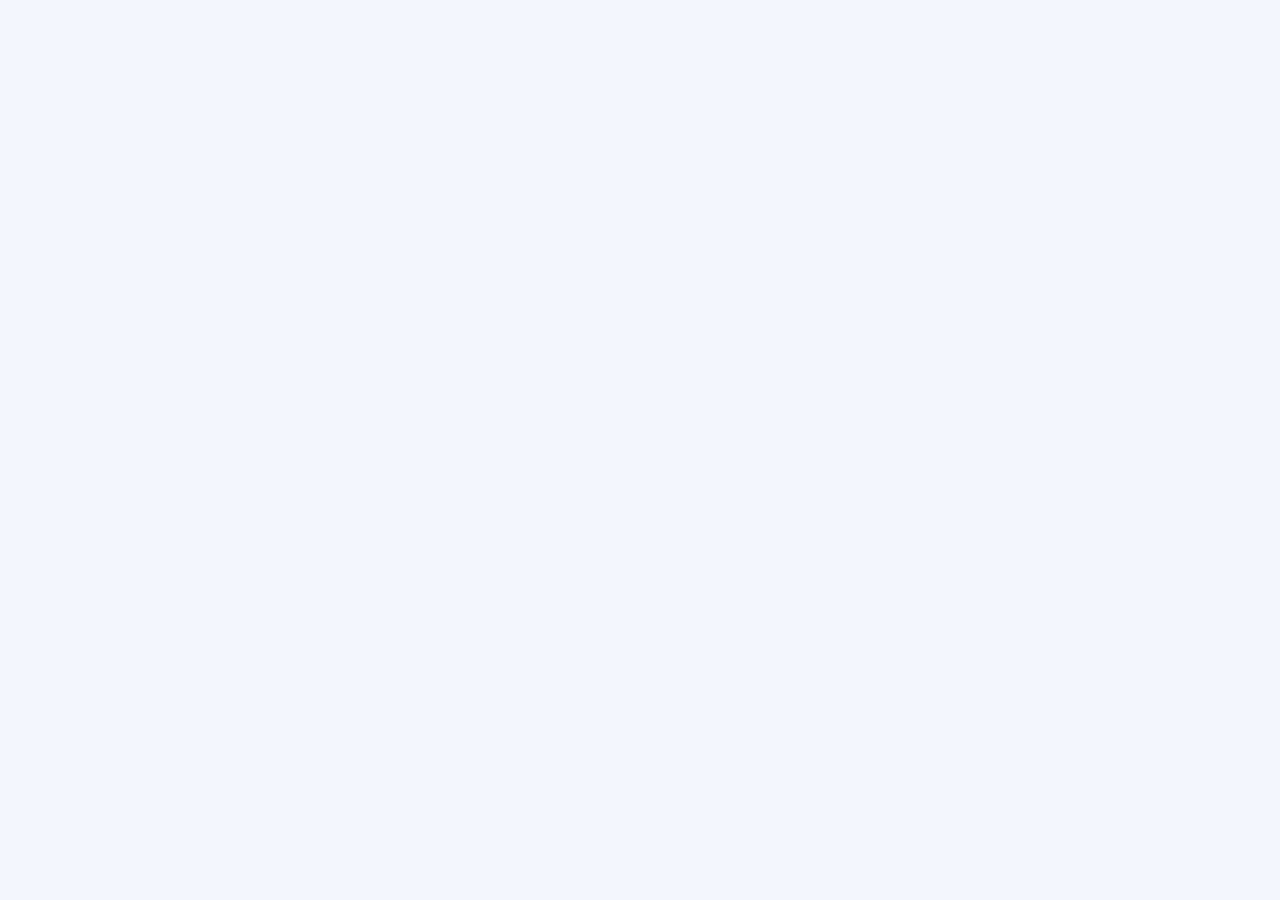
==== commit ae255827: "Change greeting from 'Hello' to 'Goodbye'" ====
--- a/index.html
+++ b/index.html
@@ -53,26 +53,13 @@
   flex-direction: column;
 }
 
-/* Barra superior tipo móvil (solo visible en celulares, pero #clock siempre accesible) */
-.statusbar {
-  display: flex;
-  justify-content: space-between;
-  align-items: center;
-  padding: 12px 20px 6px;
-  font-size: 13px;
-  font-weight: 600;
-  flex-shrink: 0;
-  user-select: none;
-}
-.status-icons { display: flex; gap: 6px; align-items: center; }
-
 /* Área central de contenido */
 .screen {
   flex: 1;
   width: 100%;
   max-width: 680px;
   margin: 0 auto;
-  padding: 14px 20px 96px;
+  padding: 20px 20px 96px;
 }
 .screen > * { animation: fade 0.25s ease both; }
 @keyframes fade { from { opacity: 0; transform: translateY(6px); } to { opacity: 1; transform: none; } }
@@ -97,7 +84,7 @@
   border-top: 2px solid var(--line);
 }
 
-.sidebar-brand, .sidebar-footer {
+.sidebar-brand {
   display: none;
 }
 
@@ -128,25 +115,8 @@
   background: var(--primary-soft);
 }
 
-.home-indicator { display: none; }
-
 /* ---------- Diseño Tablet y Computadora (Modo Duolingo Web) ---------- */
 @media (min-width: 768px) {
-  .statusbar {
-    position: fixed;
-    bottom: 14px;
-    left: 24px;
-    z-index: 16;
-    padding: 6px 12px;
-    background: var(--primary-soft);
-    color: var(--primary);
-    border-radius: 10px;
-    font-size: 12px;
-    cursor: pointer;
-    title: "Reloj del sistema";
-  }
-  .status-icons { display: none; }
-
   .phone.logged-in {
     padding-left: 250px;
   }
@@ -175,6 +145,8 @@
     color: var(--primary);
     padding: 4px 14px 24px;
     letter-spacing: -0.5px;
+    user-select: none;
+    cursor: pointer;
   }
 
   .tab {
@@ -199,7 +171,7 @@
     border-color: #d0d3ff;
   }
 
-  . screen {
+  .screen {
     padding: 36px 32px 60px;
   }
 
@@ -272,6 +244,7 @@
 .brand {
   display: flex; align-items: center; gap: 5px;
   color: var(--primary); font-size: 13px; font-weight: 700;
+  user-select: none;
 }
 .subtle { color: var(--muted); font-size: 13.5px; }
 .center { text-align: center; }
@@ -337,1032 +310,4 @@
 }
 .pause small { font-size: 11px; letter-spacing: 0.6px; color: #9a7a68; font-weight: 700; }
 .pause h3 { font-size: 23px; font-weight: 700; line-height: 1.15; margin: 6px 0 14px; max-width: 220px; }
-.pause .link { color: var(--primary); font-size: 14px; font-weight: 700; display: inline-flex; gap: 6px; align-items: center; }
-.pause .art {
-  position: absolute; right: 8px; bottom: -10px; font-size: 98px;
-  filter: drop-shadow(0 8px 10px rgba(150, 100, 70, 0.25));
-}
-
-.row-card {
-  display: flex; align-items: center; gap: 14px; width: 100%;
-  background: var(--card); border-radius: 16px; padding: 16px;
-  box-shadow: var(--shadow); text-align: left; margin-bottom: 12px;
-  transition: transform 0.15s, border-color 0.2s;
-}
-.row-card:hover { transform: translateY(-1px); }
-.row-card .ico {
-  width: 42px; height: 42px; border-radius: 12px;
-  background: var(--primary-soft); color: var(--primary);
-  display: grid; place-items: center; flex-shrink: 0;
-}
-.row-card .txt { flex: 1; }
-.row-card .txt b { display: block; font-size: 14.5px; font-weight: 600; }
-.row-card .txt span { font-size: 12.5px; color: var(--muted); }
-.row-card .chev { color: #a5a9c4; }
-
-/* ---------- Semáforo ---------- */
-.semaforo { display: flex; flex-direction: column; gap: 10px; margin: 14px 0; }
-.opt {
-  display: flex; align-items: center; justify-content: space-between;
-  padding: 15px 16px; border-radius: 14px; font-size: 13.5px; font-weight: 500; text-align: left;
-  border: 2px solid transparent; transition: all 0.2s;
-}
-.opt.green { background: var(--green); }
-.opt.yellow { background: var(--yellow); }
-.opt.red { background: var(--red); }
-.opt.active { border-color: var(--primary); box-shadow: 0 0 0 3px rgba(107, 111, 242, 0.12); font-weight: 600; }
-.dot { display: inline-block; width: 9px; height: 9px; border-radius: 50%; margin-left: 6px; vertical-align: middle; }
-.dot.green { background: var(--green-dot); }
-.dot.yellow { background: var(--yellow-dot); }
-.dot.red { background: var(--red-dot); }
-.check {
-  width: 22px; height: 22px; border-radius: 50%;
-  background: var(--primary); color: #fff;
-  display: grid; place-items: center;
-}
-
-.btn {
-  width: 100%; display: flex; align-items: center; justify-content: center; gap: 8px;
-  background: var(--primary); color: #fff;
-  padding: 14px 18px; border-radius: 14px;
-  font-size: 14px; font-weight: 600;
-  box-shadow: 0 4px 0 #4f53c9;
-  transition: transform 0.1s, background 0.2s, box-shadow 0.1s;
-}
-.btn:hover { background: var(--primary-dark); }
-.btn:active { transform: translateY(2px); box-shadow: 0 2px 0 #4f53c9; }
-.btn.ghost { background: var(--primary-soft); color: var(--primary); box-shadow: 0 4px 0 #d5d8fb; }
-.btn.ghost:active { box-shadow: 0 2px 0 #d5d8fb; }
-
-.note { display: flex; align-items: center; gap: 6px; font-size: 12px; color: var(--muted); margin-top: 10px; }
-
-.grid2 { display: grid; grid-template-columns: 1fr 1fr; gap: 12px; margin-bottom: 14px; }
-.mini {
-  background: var(--card); border-radius: 16px; padding: 16px;
-  box-shadow: var(--shadow); text-align: left;
-  display: flex; flex-direction: column; gap: 8px;
-  transition: transform 0.15s;
-}
-.mini:hover { transform: translateY(-2px); }
-.mini .ico { width: 36px; height: 36px; border-radius: 10px; display: grid; place-items: center; }
-.mini .ico.a { background: #fdeee9; color: #e0705a; }
-.mini .ico.b { background: var(--primary-soft); color: var(--primary); }
-.mini b { font-size: 14.5px; font-weight: 600; }
-.mini span { font-size: 12px; color: var(--muted); line-height: 1.35; }
-
-/* ---------- Comunidad ---------- */
-.post { background: var(--card); border-radius: 18px; padding: 16px; box-shadow: var(--shadow); margin-bottom: 14px; }
-.post-head { display: flex; align-items: center; gap: 10px; }
-.post-head .who { flex: 1; font-size: 13px; }
-.post-head .who b { font-weight: 600; }
-.post-head .who small { display: block; font-size: 11px; color: var(--muted); }
-.post p { font-size: 14px; line-height: 1.55; margin: 12px 0; }
-.post-foot { display: flex; gap: 20px; border-top: 1px solid var(--line); padding-top: 10px; font-size: 12.5px; color: var(--muted); }
-.post-foot button { display: inline-flex; align-items: center; gap: 6px; color: var(--muted); }
-.post-foot button.liked { color: var(--primary); font-weight: 600; }
-.post-foot button.liked svg { fill: var(--primary); }
-.share { display: flex; justify-content: center; margin-top: 6px; }
-.share button { color: var(--primary); font-size: 14px; font-weight: 600; display: inline-flex; gap: 6px; align-items: center; padding: 10px 16px; background: var(--primary-soft); border-radius: 14px; }
-
-/* ---------- Apoyo ---------- */
-.hero { display: flex; align-items: center; gap: 14px; margin-bottom: 18px; }
-.hero h2 { font-size: 22px; font-weight: 700; }
-.urgent { background: #e8ecf8; border-radius: 16px; padding: 16px; font-size: 12.5px; line-height: 1.5; color: #4d5278; margin-top: 18px; }
-.urgent b { display: block; color: var(--ink); font-size: 14px; margin-bottom: 4px; }
-.top-row { display: flex; align-items: center; gap: 12px; margin-bottom: 12px; }
-.top-row .ico { width: 38px; height: 38px; border-radius: 10px; background: var(--primary-soft); color: var(--primary); display: grid; place-items: center; }
-.top-row b { display: block; font-size: 15.5px; }
-.top-row span { font-size: 12.5px; color: var(--muted); }
-
-/* ---------- Modales (Adaptables Móvil y PC) ---------- */
-.overlay {
-  position: fixed; inset: 0; z-index: 50;
-  background: rgba(34, 38, 74, 0.4);
-  display: flex; align-items: flex-end; justify-content: center;
-  backdrop-filter: blur(3px);
-}
-.overlay[hidden] { display: none; }
-.sheet {
-  width: 100%; max-width: 500px; background: #fff; border-radius: 26px 26px 0 0;
-  padding: 20px 22px 28px; max-height: 88vh; display: flex; flex-direction: column;
-  animation: up 0.25s ease both;
-}
-@media (min-width: 640px) {
-  .overlay { align-items: center; padding: 24px; }
-  .sheet { border-radius: 24px; box-shadow: 0 24px 60px rgba(20, 24, 60, 0.22); }
-}
-@keyframes up { from { transform: translateY(30px); opacity: 0; } to { transform: none; opacity: 1; } }
-.sheet-head { display: flex; align-items: center; justify-content: space-between; margin-bottom: 14px; }
-.sheet-head h3 { font-size: 18px; font-weight: 700; }
-.close { width: 34px; height: 34px; border-radius: 50%; background: #f1f2f9; display: grid; place-items: center; }
-textarea, .input {
-  width: 100%; border: 2px solid var(--line); border-radius: 14px;
-  padding: 12px 14px; font: inherit; font-size: 14px; resize: none; background: #fafbff; outline: none; color: var(--ink);
-}
-textarea:focus, .input:focus { border-color: var(--primary); background: #fff; }
-
-.chat { flex: 1; overflow-y: auto; display: flex; flex-direction: column; gap: 8px; margin-bottom: 12px; min-height: 220px; }
-.bubble { max-width: 80%; padding: 10px 14px; border-radius: 16px; font-size: 14px; line-height: 1.45; }
-.bubble.them { background: #f1f2fa; border-bottom-left-radius: 4px; align-self: flex-start; }
-.bubble.me { background: var(--primary); color: #fff; border-bottom-right-radius: 4px; align-self: flex-end; }
-.chat-input { display: flex; gap: 8px; }
-.chat-input .send { width: 48px; border-radius: 14px; background: var(--primary); color: #fff; display: grid; place-items: center; }
-
-.breath { display: grid; place-items: center; padding: 24px 0 14px; }
-.breath .circle {
-  width: 130px; height: 130px; border-radius: 50%;
-  background: radial-gradient(circle, #c9cbff, var(--primary));
-  animation: breathe 8s ease-in-out infinite;
-}
-@keyframes breathe { 0%, 100% { transform: scale(0.7); } 50% { transform: scale(1.15); } }
-.breath p { margin-top: 20px; font-size: 14px; color: var(--muted); }
-
-.toast {
-  position: fixed; left: 50%; bottom: 88px; transform: translateX(-50%);
-  background: #22264a; color: #fff; padding: 12px 20px; border-radius: 14px;
-  font-size: 13px; font-weight: 500; z-index: 60; animation: fade 0.25s ease both; white-space: nowrap;
-  box-shadow: 0 8px 24px rgba(20, 24, 60, 0.25);
-}
-@media (min-width: 768px) {
-  .toast { bottom: 32px; }
-}
-
-/* ---------- Login / registro ---------- */
-.auth { display: flex; flex-direction: column; gap: 14px; padding-top: 4px; width: 100%; }
-.auth-hero { display: flex; flex-direction: column; align-items: center; text-align: center; gap: 8px; margin: 6px 0 4px; }
-.auth-hero h1 { font-size: 28px; font-weight: 700; letter-spacing: -0.4px; margin-top: 4px; }
-.auth-hero .subtle { max-width: 300px; line-height: 1.45; font-size: 14px; }
-.brand.big { font-size: 16px; }
-.auth-card { margin: 0; display: flex; flex-direction: column; gap: 14px; padding: 22px; }
-.field { display: flex; flex-direction: column; gap: 6px; }
-.field label { font-size: 12.5px; font-weight: 600; color: var(--muted); }
-.pw { position: relative; }
-.pw .input { padding-right: 46px; }
-.pw .eye { position: absolute; right: 6px; top: 50%; transform: translateY(-50%); width: 36px; height: 36px; display: grid; place-items: center; color: var(--muted); border-radius: 10px; }
-.auth-error { font-size: 12.5px; color: var(--red-dot); line-height: 1.4; }
-.auth-error:empty { display: none; }
-.link-btn { color: var(--primary); font-size: 13px; font-weight: 600; padding: 4px 6px; }
-.auth-card .link-btn { align-self: center; }
-.hello .name { max-width: 160px; overflow: hidden; text-overflow: ellipsis; white-space: nowrap; }
-
-/* ---------- Encuesta emergente ---------- */
-.overlay.center { align-items: center; justify-content: center; padding: 24px; }
-.overlay.center .sheet { border-radius: 24px; max-width: 380px; padding: 22px; animation: fade 0.25s ease both; }
-.overlay.center .sheet-head h3 { font-size: 18px; }
-.overlay.center .sheet .link-btn { display: block; }
-
-/* ---------- Componentes de Apoyo y Widgets ---------- */
-.stack { display: flex; flex-direction: column; gap: 10px; }
-.appear { animation: fade 0.3s ease both; }
-.btn:disabled { opacity: 0.45; box-shadow: none; cursor: not-allowed; }
-.hours { display: flex; align-items: center; gap: 6px; font-size: 12px; color: var(--muted); margin-top: 12px; }
-.privacy { display: flex; flex-direction: column; gap: 7px; background: #f3f4ff; border-radius: 12px; padding: 12px 14px; margin-top: 12px; font-size: 12px; color: #4d5278; line-height: 1.4; }
-.privacy > div { display: flex; gap: 8px; align-items: flex-start; }
-.privacy svg { flex-shrink: 0; margin-top: 1px; color: var(--primary); }
-.center-btn { display: block; margin: 12px auto 0; color: var(--muted); font-weight: 500; }
-.avatars { display: grid; grid-template-columns: repeat(4, 1fr); gap: 10px; }
-.av { aspect-ratio: 1; border-radius: 16px; display: grid; place-items: center; font-size: 28px; border: 2.5px solid transparent; transition: all 0.15s; }
-.av.active { border-color: var(--primary); box-shadow: 0 0 0 3px rgba(107, 111, 242, 0.14); transform: scale(1.04); }
-.reacts { display: flex; gap: 8px; margin: 0 0 12px; flex-wrap: wrap; }
-.chip { display: inline-flex; align-items: center; gap: 5px; padding: 7px 13px; border-radius: 999px; background: #f3f4fb; color: var(--muted); font-size: 12.5px; border: 1.5px solid transparent; transition: all 0.15s; }
-.chip.on { background: var(--primary-soft); color: var(--primary); border-color: var(--primary); font-weight: 600; }
-.chips-label { font-size: 12px; font-weight: 600; color: var(--muted); margin-top: 8px; }
-.chips { display: flex; flex-wrap: wrap; gap: 8px; margin: 8px 0 12px; }
-.chips .chip { padding: 9px 13px; font-size: 13px; }
-.chip.day { text-transform: capitalize; }
-.cita-banner { display: flex; align-items: center; gap: 10px; background: var(--primary-soft); color: #4a4eb8; border-radius: 14px; padding: 12px 14px; font-size: 13px; margin-bottom: 12px; }
-.cita-banner span { flex: 1; }
-.checklist { list-style: none; display: flex; flex-direction: column; gap: 11px; margin: 4px 0 18px; font-size: 13.5px; line-height: 1.4; }
-.checklist li { display: flex; gap: 10px; align-items: flex-start; }
-.checklist .check { width: 20px; height: 20px; flex-shrink: 0; margin-top: 1px; }
-
-.badge { display:inline-block; font-size:11px; font-weight:600; color:#8a6a00; background:var(--yellow); border-radius:999px; padding:4px 10px; margin:10px 0 0; }
-.cmts { display:flex; flex-direction:column; gap:6px; margin:0 0 12px; }
-.cmts span { font-size:12.5px; color:var(--ink); background:#f3f4fb; border-radius:12px; padding:8px 12px; }
-.note-box { font-size:12px; color:#4d5278; background:#f3f4ff; border-radius:12px; padding:10px 12px; line-height:1.45; margin:4px 0 12px; }
-select.input { appearance:auto; }
-.psi-item { background:#fff; border: 2px solid var(--line); border-radius:16px; padding:14px; margin-bottom:10px; font-size:13.5px; line-height:1.45; }
-.psi-actions { display:flex; gap:8px; margin-top:10px; }
-.psi-actions .btn { padding:10px; font-size:13px; }
-.help-links { display:flex; flex-direction:column; gap:8px; margin-top:10px; }
-.help-links a { display:flex; align-items:center; justify-content:center; gap:8px; text-decoration:none; font-weight:600; font-size:13px; padding:11px; border-radius:12px; background:var(--primary); color:#fff; }
-.help-links a.alt { background:#fff; color:var(--primary); box-shadow:inset 0 0 0 1.5px var(--primary); }
-
-/* Tarjetas del Panel Lateral Derecho (Escritorio) */
-.rail-card {
-  background: var(--card);
-  border: 2px solid var(--line);
-  border-radius: var(--radius);
-  padding: 18px;
-}
-.rail-card h3 {
-  font-size: 15px;
-  font-weight: 700;
-  margin-bottom: 6px;
-  display: flex;
-  align-items: center;
-  gap: 8px;
-}
-.rail-card p {
-  font-size: 12.5px;
-  color: var(--muted);
-  line-height: 1.45;
-  margin-bottom: 12px;
-}
-</style>
-</head>
-<body>
-  <div class="phone" id="app">
-    <div class="statusbar" title="Toca 5 veces para abrir el panel de facilitador">
-      <span id="clock">9:41</span>
-      <span class="status-icons">
-        <svg width="17" height="11" viewBox="0 0 17 11" fill="currentColor"><rect x="0" y="7" width="3" height="4" rx="1"/><rect x="4.5" y="5" width="3" height="6" rx="1"/><rect x="9" y="2.5" width="3" height="8.5" rx="1"/><rect x="13.5" y="0" width="3" height="11" rx="1"/></svg>
-        <svg width="16" height="11" viewBox="0 0 16 11" fill="none" stroke="currentColor" stroke-width="1.8" stroke-linecap="round"><path d="M1 3.5a10 10 0 0 1 14 0"/><path d="M3.5 6a6.5 6.5 0 0 1 9 0"/><circle cx="8" cy="9" r="1" fill="currentColor"/></svg>
-        <svg width="25" height="12" viewBox="0 0 25 12" fill="none"><rect x="0.5" y="0.5" width="21" height="11" rx="3.5" stroke="currentColor" opacity=".4"/><rect x="2" y="2" width="18" height="8" rx="2.2" fill="currentColor"/><rect x="23" y="4" width="1.6" height="4" rx=".8" fill="currentColor" opacity=".5"/></svg>
-      </span>
-    </div>
-
-    <main class="screen" id="screen" aria-live="polite"></main>
-
-    <aside class="right-rail" id="rightRail" aria-label="Accesos directos de bienestar"></aside>
-
-    <nav class="tabbar" id="tabbar" aria-label="Navegación principal"></nav>
-    <div class="home-indicator"></div>
-
-    <div class="overlay" id="overlay" hidden></div>
-  </div>
-
-  <script>
-/* Refugio · app de bienestar emocional (demo estática adaptable) */
-(function () {
-  "use strict";
-
-  /* ---------- Iconos (SVG de trazo) ---------- */
-  const P = {
-    home: '<path d="M3 11l9-8 9 8"/><path d="M5 10v10h5v-6h4v6h5V10"/>',
-    users: '<circle cx="9" cy="8" r="3.2"/><path d="M3 20c0-3.3 2.7-6 6-6s6 2.7 6 6"/><path d="M16 5.2a3.2 3.2 0 0 1 0 5.8"/><path d="M18 14.3c1.8.8 3 2.6 3 4.7"/>',
-    heart: '<path d="M12 20s-7.5-4.6-9-9.2C2 7.600 4.200 5 7.100 5c1.900 0 3.700 1 4.900 2.800C13.200 6 15 5 16.900 5 19.800 5 22 7.600 21 10.800 19.500 15.400 12 20 12 20z"/>',
-    user: '<circle cx="12" cy="8" r="3.6"/><path d="M4.500 20c0-4 3.400-6.500 7.500-6.500s7.500 2.500 7.500 6.500"/>',
-    chat: '<path d="M21 12a8 8 0 0 1-11.600 7.100L4 20l1-4.600A8 8 0 1 1 21 12z"/>',
-    spark: '<path d="M12 3l1.800 5.200L19 10l-5.200 1.800L12 17l-1.800-5.200L5 10l5.200-1.800z"/><path d="M19 16l.7 1.800L21.500 18.500 19.700 19.200 19 21l-.7-1.800-1.800-.7 1.800-.7z"/>',
-    edit: '<path d="M4 20h4L19 9l-4-4L4 16z"/><path d="M14 6l4 4"/>',
-    chev: '<path d="M9 6l6 6-6 6"/>',
-    pencil: '<path d="M4 20h4L19 9l-4-4L4 16z"/>',
-    shield: '<path d="M12 3l8 3v6c0 4.500-3.200 8-8 9-4.800-1-8-4.500-8-9V6z"/>',
-    leaf: '<path d="M5 19c0-8 5-14 15-14 0 10-6 15-14 15"/><path d="M5 19c3-5 6-8 10-10"/>',
-    hearthand: '<path d="M12 20s-7-4.200-8.500-8.600C2.600 8.800 4.500 6.500 7 6.500c1.700 0 3.200.9 4.200 2.400.9-1.500 2.500-2.400 4.200-2.400 2.500 0 4.400 2.300 3.500 4.900C17.500 15.800 12 20 12 20z"/>',
-    comment: '<path d="M21 12a8 8 0 0 1-11.600 7.100L4 20l1-4.600A8 8 0 1 1 21 12z"/>',
-    more: '<circle cx="5" cy="12" r="1.200" fill="currentColor"/><circle cx="12" cy="12" r="1.200" fill="currentColor"/><circle cx="19" cy="12" r="1.200" fill="currentColor"/>',
-    check: '<path d="M5 12.500l4.500 4.500L19 7.500"/>',
-    x: '<path d="M6 6l12 12M18 6L6 18"/>',
-    send: '<path d="M4 12l16-8-6 16-2.500-6.500z"/>',
-    arrow: '<path d="M5 12h14M13 6l6 6-6 6"/>',
-    bell: '<path d="M6 17V11a6 6 0 0 1 12 0v6l1.500 2h-15z"/>',
-    sprout: '<path d="M12 21v-9"/><path d="M12 12C12 8 9 6 5 6c0 4 2 6 7 6z"/><path d="M12 14c0-3 2.500-5 6-5 0 3-2 5-6 5z"/>',
-    brand: '<circle cx="7" cy="17" r="2"/><circle cx="17" cy="6" r="2"/><path d="M8.500 15.500C11 13 13 11 15.500 7.500"/><path d="M5 7c2 0 4 1 5 3"/>',
-    eye: '<path d="M2 12s3.600-7 10-7 10 7 10 7-3.600 7-10 7S2 12 2 12z"/><circle cx="12" cy="12" r="3"/>',
-    clock: '<circle cx="12" cy="12" r="8.500"/><path d="M12 7.500V12l3 2"/>',
-    calendar: '<rect x="4" y="5" width="16" height="15" rx="3"/><path d="M4 10h16M9 3v4M15 3v4"/>'
-  };
-  const esc = s => String(s).replace(/[&<>"']/g, c => ({ "&": "&amp;", "<": "&lt;", ">": "&gt;", '"': "&quot;", "'": "&#39;" }[c]));
-  async function sha(s) {
-    try {
-      const b = await crypto.subtle.digest("SHA-256", new TextEncoder().encode(s));
-      return Array.from(new Uint8Array(b)).map(x => x.toString(16).padStart(2, "0")).join("");
-    } catch (e) { return btoa(unescape(encodeURIComponent(s))); }
-  }
-  const icon = (n, s = 18, sw = 1.8, extra = "") =>
-    `<svg width="${s}" height="${s}" viewBox="0 0 24 24" fill="none" stroke="currentColor" stroke-width="${sw}" stroke-linecap="round" stroke-linejoin="round" ${extra}>${P[n]}</svg>`;
-
-  /* ---------- Configuración editable ---------- */
-  const HORARIO = "Lunes a viernes · 8:00 a. m. – 1:00 p. m.";
-  const TIMES = ["8:00 a. m.", "9:30 a. m.", "11:00 a. m.", "12:30 p. m."];
-  const PSIS = [{ n: "Psic. Andrea Rojas", t: "Psicóloga del colegio" }, { n: "Psic. Luis Paredes", t: "Psicólogo del colegio" }];
-  const PSI_PIN = "2468";
-  const GRADOS = ["1.º de secundaria", "2.º de secundaria", "3.º de secundaria", "4.º de secundaria", "5.º de secundaria", "Prefiero no decirlo"];
-  const COMENTARIOS = ["Gracias por contarlo 💜", "No estás solo/a", "A mí también me pasa", "Qué valiente por compartirlo", "Paso a paso, tú puedes"];
-  const RIESGO = /suicid|matarme|quitarme la vida|quiero morir|no quiero vivir|cortarme|autolesion|hacerme da[nñ]o|acabar con todo/;
-
-  const AVATARS = [
-    { n: "Zorrito", e: "🦊", bg: "#fbe3d3" }, { n: "Osito", e: "🐻", bg: "#efe0d2" },
-    { n: "Gatito", e: "🐱", bg: "#f6e3d6" }, { n: "Perrito", e: "🐶", bg: "#efe0d2" },
-    { n: "Pingüino", e: "🐧", bg: "#e3e5f7" }, { n: "Conejo", e: "🐰", bg: "#f3e4ee" },
-    { n: "Búho", e: "🦉", bg: "#e8e3f7" }, { n: "Panda", e: "🐼", bg: "#e6ecf4" }
-  ];
-  const avatarOf = s => AVATARS[s && Number.isInteger(s.avatar) ? s.avatar : 0] || AVATARS[0];
-
-  /* ---------- Estado ---------- */
-  const store = {
-    get(k, d) { try { const v = localStorage.getItem("refugio:" + k); return v === null ? d : JSON.parse(v); } catch (e) { return d; } },
-    set(k, v) { try { localStorage.setItem("refugio:" + k, JSON.stringify(v)); } catch (e) {} }
-  };
-
-  const state = {
-    tab: "inicio",
-    session: store.get("session", null),
-    authMode: "login",
-    authNick: "",
-    authAvatar: 0,
-    mood: store.get("mood", 2),
-    signal: store.get("signal", null),
-    cita: store.get("cita", null),
-    posts: store.get("posts", [
-      { id: 1, animal: "Gato", emoji: "🐱", bg: "#f6e3d6", time: "Hace 15 min", text: "Hoy me costó concentrarme en clase. Salí a caminar un rato y me sentí más tranquilo.", likes: 12, liked: false, reacts: { yo: 5, animo: 3 }, mine: [] },
-      { id: 2, animal: "Perrito", emoji: "🐶", bg: "#efe0d2", time: "Hace 42 min", text: "A veces siento que todos tienen todo claro menos yo. ¿A alguien más le pasa? Me ayuda saber que no soy el único.", likes: 24, liked: true, reacts: { yo: 9, animo: 6 }, mine: [] },
-      { id: 3, animal: "Pingüino", emoji: "🐧", bg: "#e3e5f7", time: "Hace 1 h", text: "Le conté a alguien cómo me sentía. Me dio nervios, pero me alegra haber dado ese pequeño paso. 💜", likes: 18, liked: false, reacts: { yo: 4, animo: 7 }, mine: [] }
-    ])
-  };
-  let pendingCita = { day: null, time: null };
-
-  const MOODS = [
-    { e: "😔", l: "Muy mal" }, { e: "🙁", l: "Mal" }, { e: "😐", l: "Regular" },
-    { e: "🙂", l: "Bien" }, { e: "😄", l: "Muy bien" }
-  ];
-  const SIGNALS = [
-    { k: "green", t: "No necesito hablar con nadie" },
-    { k: "yellow", t: "Quizá hable con alguien" },
-    { k: "red", t: "Quiero hablar con el psicólogo" }
-  ];
-
-  function rx(p) {
-    p.reacts = p.reacts || { yo: 0, animo: 0 };
-    p.mine = p.mine || [];
-    return p;
-  }
-
-  const DOW = ["dom", "lun", "mar", "mié", "jue", "vie", "sáb"];
-  const MES = ["ene", "feb", "mar", "abr", "may", "jun", "jul", "ago", "sep", "oct", "nov", "dic"];
-  function nextDays(n) {
-    const out = [], d = new Date();
-    while (out.length < n) {
-      d.setDate(d.getDate() + 1);
-      if (d.getDay() !== 0 && d.getDay() !== 6) out.push(new Date(d));
-    }
-    return out;
-  }
-  const dayLabel = d => `${DOW[d.getDay()]} ${d.getDate()} ${MES[d.getMonth()]}`;
-
-  /* ---------- Pantallas ---------- */
-  const views = {
-    auth() {
-      const reg = state.authMode === "register";
-      const hero = reg ? AVATARS[state.authAvatar] : AVATARS[0];
-      return `
-        <div class="auth">
-          <div class="auth-hero">
-            <div class="avatar lg" style="background:${hero.bg}">${hero.e}</div>
-            <span class="brand big">${icon("brand", 18, 1.8)} refugio</span>
-            <h1>${reg ? "Crea tu espacio" : "Qué bueno verte"}</h1>
-            <p class="subtle">${reg ? "No necesitas datos reales. Elige un apodo y un avatar." : "Entra a tu espacio seguro. Aquí nadie te juzga."}</p>
-          </div>
-
-          <form class="card auth-card" data-form="auth" novalidate>
-            <div class="field">
-              <label for="f-apodo">${reg ? "Elige un apodo con el que te sientas cómodo" : "Tu apodo"}</label>
-              <input class="input" id="f-apodo" name="apodo" type="text" placeholder="${reg ? "Por ejemplo: Luna, Gato, Sol…" : "Escribe tu apodo"}" autocomplete="username" maxlength="24" value="${esc(state.authNick)}" />
-            </div>
-            ${reg ? `
-            <div class="field">
-              <label>Elige tu avatar</label>
-              <div class="avatars">
-                ${AVATARS.map((a, i) => `
-                  <button type="button" class="av ${state.authAvatar === i ? "active" : ""}" style="background:${a.bg}" data-action="pickAvatar" data-i="${i}" aria-label="${a.n}">${a.e}</button>`).join("")}
-              </div>
-            </div>` : ""}
-            <div class="field">
-              <label for="f-clave">Contraseña</label>
-              <div class="pw">
-                <input class="input" id="f-clave" name="clave" type="password" placeholder="${reg ? "Mínimo 4 caracteres" : "Tu contraseña"}" autocomplete="${reg ? "new-password" : "current-password"}" />
-                <button type="button" class="eye" data-action="togglePw" aria-label="Mostrar u ocultar contraseña">${icon("eye", 18, 1.8)}</button>
-              </div>
-            </div>
-            ${reg ? `<div class="field"><label for="f-grado">Tu grado (opcional)</label><select class="input" id="f-grado" name="grado">${GRADOS.map(g => `<option>${g}</option>`).join("")}</select></div>` : ""}
-            <p class="auth-error" id="authError" role="alert"></p>
-            <button class="btn" type="submit">${reg ? "Crear cuenta" : "Iniciar sesión"}</button>
-            ${reg ? "" : `<button type="button" class="link-btn" data-action="toast" data-msg="Esta demo guarda los datos solo en tu dispositivo">¿Olvidaste tu contraseña?</button>`}
-          </form>
-
-          <p class="subtle center">
-            ${reg ? "¿Ya tienes cuenta?" : "¿Aún no tienes cuenta?"}
-            <button type="button" class="link-btn" data-action="authMode" data-mode="${reg ? "login" : "register"}">${reg ? "Inicia sesión" : "Crear cuenta"}</button>
-          </p>
-          <button type="button" class="btn ghost" data-action="guest">Entrar sin cuenta</button>
-          <button type="button" class="link-btn" data-action="psiLogin" style="align-self:center">Acceso psicólogo</button>
-          <p class="subtle center" style="font-size:11px;line-height:1.45">Tus datos se guardan solo en este dispositivo.</p>
-        </div>`;
-    },
-
-    inicio() {
-      const av = avatarOf(state.session);
-      return `
-        <div class="header">
-          <h1>Inicio</h1>
-          <div class="hello"><span class="name">Hola${state.session && state.session.name ? ", " + esc(state.session.name.split(" ")[0]) : ","}</span> <div class="avatar" style="background:${av.bg}">${av.e}</div></div>
-        </div>
-
-        <section class="card">
-          <h2>¿Cómo te sientes hoy?</h2>
-          <p class="desc">Lo que sientes importa. Este es tu espacio.</p>
-          <div class="moods">
-            ${MOODS.map((m, i) => `
-              <button class="mood ${state.mood === i ? "active" : ""}" data-action="mood" data-i="${i}" aria-label="${m.l}">
-                <span class="face">${m.e}</span>${m.l}
-              </button>`).join("")}
-          </div>
-        </section>
-
-        <div class="banner">${icon("users", 20, 1.7)} 24 alumnos ya buscaron apoyo esta semana.</div>
-
-        <h3 class="section-title">Un momento para ti</h3>
-        <section class="pause">
-          <small>PAUSA DE 2 MINUTOS</small>
-          <h3>Respira. No hay prisa.</h3>
-          <button class="link" data-action="pause">Hacer una pausa ${icon("arrow", 15, 2)}</button>
-          <span class="art" aria-hidden="true">🦊</span>
-        </section>
-
-        <button class="row-card" data-action="go" data-tab="apoyo" style="margin-top:14px">
-          <span class="ico">${icon("hearthand", 20)}</span>
-          <span class="txt"><b>No tienes que poder con todo.</b><span>En Apoyo puedes dar el primer paso.</span></span>
-          <span class="chev">${icon("chev", 18)}</span>
-        </button>`;
-    },
-
-    perfil() {
-      return `
-        <div class="header">
-          <h1>Mi espacio</h1>
-          <span class="brand">${icon("brand", 16, 1.8)} refugio</span>
-        </div>
-        <p class="subtle" style="margin:-4px 0 14px 2px">A tu ritmo, sin juicios.</p>
-
-        <section class="card">
-          <h2 style="display:flex;gap:8px;align-items:center">
-            <span style="color:var(--primary)">${icon("bell", 20, 1.8)}</span> Semáforo de Apoyo
-          </h2>
-          <p class="desc">Elige cómo te sientes respecto a hablar con alguien hoy.</p>
-          <div class="semaforo">
-            ${SIGNALS.map(s => `
-              <button class="opt ${s.k} ${state.signal === s.k ? "active" : ""}" data-action="signal" data-k="${s.k}">
-                <span>${s.t}<i class="dot ${s.k}"></i></span>
-                ${state.signal === s.k ? `<span class="check">${icon("check", 14, 2.6)}</span>` : ""}
-              </button>`).join("")}
-          </div>
-          <div class="stack">
-            <button class="btn" data-action="chat">${icon("chat", 18, 2)} Iniciar Chat Privado</button>
-            ${state.signal === "red" ? `<button class="btn appear" data-action="quickCita">${icon("calendar", 18, 2)} Pedir cita en un toque</button><button class="link-btn appear" data-action="cita">Elegir otro horario o psicólogo</button>` : ""}
-            ${state.signal === "yellow" ? `<button class="btn ghost appear" data-action="pause">${icon("leaf", 17, 2)} Hacer una pausa de 2 minutos</button><button class="btn ghost appear" data-action="diary">${icon("edit", 17, 2)} Escribir en mi diario</button><button class="link-btn appear" data-action="chat">Prefiero hablar con el psicólogo</button>` : ""}
-          </div>
-          <div class="hours">${icon("clock", 13, 2)} Atención: ${HORARIO}</div>
-          <div class="note">${icon("heart", 13, 2)} Puedes cambiar de idea cuando quieras.</div>
-          <div class="privacy">
-            <div>${icon("shield", 14, 2)} <span>Tu estado es 100% privado y confidencial.</span></div>
-            <div>${icon("heart", 14, 2)} <span>No avisamos a nadie, tú decides cuándo pedir la cita.</span></div>
-          </div>
-          <button class="link-btn center-btn" data-action="clearSignal">Prefiero no usar el semáforo hoy</button>
-        </section>
-
-        <div class="grid2">
-          <button class="mini" data-action="gustos">
-            <span class="ico a">${icon("spark", 18)}</span><b>Lo que me gusta</b>
-            <span>Pequeñas cosas que me hacen bien.</span>
-          </button>
-          <button class="mini" data-action="diary">
-            <span class="ico b">${icon("edit", 18)}</span><b>Diario privado</b>
-            <span>Un lugar para ordenar lo que siento.</span>
-          </button>
-        </div>
-        <p class="subtle center">No hay una forma correcta de sentirse.</p>
-        <button class="btn ghost" data-action="logout" style="margin-top:16px">Cerrar sesión</button>`;
-    },
-
-    comunidad() {
-      state.posts.forEach(rx);
-      return `
-        <div class="header">
-          <h1>Comunidad</h1>
-          <span class="brand">${icon("brand", 16, 1.8)} refugio</span>
-        </div>
-        <p class="subtle" style="display:flex;gap:6px;align-items:center;margin:-4px 0 14px 2px">
-          <span style="color:var(--primary)">${icon("heart", 14, 2)}</span> Aquí nos escuchamos con respeto.
-        </p>
-        ${state.posts.map(p => `
-          <article class="post">
-            <div class="post-head">
-              <div class="avatar sm" style="background:${p.bg}">${p.emoji}</div>
-              <div class="who"><b>Anónimo · ${esc(p.animal)}</b><small>${p.time}</small></div>
-              <button aria-label="Más opciones" style="color:var(--muted)" data-action="toast" data-msg="Gracias por cuidar la comunidad">${icon("more", 18)}</button>
-            </div>
-            ${p.pending ? '<span class="badge">En revisión por el psicólogo</span>' : ""}<p>${esc(p.text)}</p>${(p.cmts || []).length ? `<div class="cmts">${p.cmts.map(c => `<span>💬 ${esc(c)}</span>`).join("")}</div>` : ""}
-            <div class="reacts">
-              <button class="chip ${p.mine.includes("yo") ? "on" : ""}" data-action="react" data-id="${p.id}" data-k="yo">🙋 Yo también · ${p.reacts.yo}</button>
-              <button class="chip ${p.mine.includes("animo") ? "on" : ""}" data-action="react" data-id="${p.id}" data-k="animo">💪 Ánimo · ${p.reacts.animo}</button>
-            </div>
-            <div class="post-foot">
-              <button class="${p.liked ? "liked" : ""}" data-action="like" data-id="${p.id}">${icon("heart", 15, 1.8)} Me gusta · ${p.likes}</button>
-              <button data-action="comment" data-id="${p.id}">${icon("comment", 15, 1.8)} Comentar${p.comments ? " · " + p.comments : ""}</button>
-            </div>
-          </article>`).join("")}
-        <div class="share"><button data-action="share">${icon("pencil", 15, 2)} Compartir cómo me siento</button></div>`;
-    },
-
-    apoyo() {
-      const c = state.cita;
-      return `
-        <div class="header">
-          <h1>Apoyo</h1>
-          <span class="brand">${icon("brand", 16, 1.8)} refugio</span>
-        </div>
-        <div class="hero">
-          <div class="avatar lg" style="background:#efe0d2">🐻</div>
-          <div><h2>No estás a solas.</h2><p class="subtle">Pedir ayuda también es cuidarte.</p></div>
-        </div>
-
-        <section class="card">
-          <div class="top-row">
-            <span class="ico">${icon("chat", 18)}</span>
-            <div><b>Habla con el psicólogo</b><span>Apoyo de tu centro educativo</span></div>
-          </div>
-          ${c ? `
-          <div class="cita-banner">
-            ${icon("calendar", 18, 2)}
-            <span>Tu cita: <b>${esc(c.day)} · ${esc(c.time)}</b>${PSIS[c.psi] ? " con " + esc(PSIS[c.psi].n) : ""}${c.padres ? "<br><small>Se avisará a tus padres porque lo pediste.</small>" : ""}</span>
-            <button class="link-btn" data-action="cancelCita">Cancelar</button>
-          </div>` : ""}
-          <p class="desc" style="margin-bottom:14px">Puedes empezar con un «hola». Comparte solo lo que te resulte cómodo, a tu ritmo.</p>
-          <div class="stack">
-            <button class="btn" data-action="chat">${icon("chat", 17, 2)} Iniciar Chat Privado</button>
-            <button class="btn ghost" data-action="cita">${icon("calendar", 17, 2)} ${c ? "Cambiar cita" : "Pedir cita"}</button>
-          </div>
-          <div class="hours">${icon("clock", 13, 2)} Atención: ${HORARIO}</div>
-          <p class="subtle" style="font-size:11px;margin-top:10px;line-height:1.45">Tu información es privada. No se comparte nada de forma automática: tú decides qué contar y cuándo.</p>
-        </section>
-
-        <h3 class="section-title">Otras formas de dar el primer paso</h3>
-        <button class="row-card" data-action="toast" data-msg="Te ayudaremos a preparar lo que quieres contar">
-          <span class="ico">${icon("users", 19)}</span>
-          <span class="txt"><b>Alguien de confianza</b><span>Prepara lo que quieres contarle.</span></span>
-          <span class="chev">${icon("chev", 18)}</span>
-        </button>
-        <button class="row-card" data-action="toast" data-msg="Recursos para los días difíciles, muy pronto">
-          <span class="ico">${icon("leaf", 19)}</span>
-          <span class="txt"><b>Ideas para cuidarte</b><span>Recursos para los días difíciles.</span></span>
-          <span class="chev">${icon("chev", 18)}</span>
-        </button>
-
-        <div class="urgent"><b>¿Necesitas ayuda urgente?</b>
-          Si estás en peligro o piensas en hacerte daño, no esperes a tu cita. Busca a un adulto de confianza o llama gratis a la Línea 113 del MINSA (salud mental, opción 5), las 24 horas.
-          <div class="help-links">
-            <a href="tel:113">${icon("bell", 16, 2)} Llamar al 113</a>
-            <a class="alt" href="https://wa.me/51955557000" target="_blank" rel="noopener">${icon("chat", 16, 2)} WhatsApp 955 557 000</a>
-          </div></div>`;
-    }
-  };
-
-  /* Panel lateral derecho para pantallas grandes (Estilo Duolingo) */
-  function renderRightRail() {
-    const c = state.cita;
-    const sigLabels = {
-      green: "🟢 Tranquilo/a por hoy",
-      yellow: "🟡 Quizá hable con alguien",
-      red: "🔴 Quiero hablar con el psicólogo"
-    };
-    return `
-      <div class="rail-card">
-        <h3><span style="color:var(--primary)">${icon("bell", 18, 2)}</span> Semáforo de Apoyo</h3>
-        <p>${state.signal ? `Estado actual: <b>${sigLabels[state.signal]}</b>` : "Marca de forma privada cómo te sientes respecto a hablar hoy."}</p>
-        <div class="semaforo" style="margin:8px 0 12px">
-          ${SIGNALS.map(s => `
-            <button class="opt ${s.k} ${state.signal === s.k ? "active" : ""}" style="padding:10px 12px;font-size:12.5px" data-action="signal" data-k="${s.k}">
-              <span>${s.t}<i class="dot ${s.k}"></i></span>
-              ${state.signal === s.k ? `<span class="check">${icon("check", 12, 2.6)}</span>` : ""}
-            </button>`).join("")}
-        </div>
-        ${state.signal === "red" ? `<button class="btn" data-action="quickCita">${icon("calendar", 16, 2)} Pedir cita en 1 toque</button>` : `<button class="btn ghost" data-action="chat">${icon("chat", 16, 2)} Chat con psicólogo</button>`}
-      </div>
-
-      <div class="rail-card">
-        <h3><span style="color:var(--primary)">${icon("leaf", 18, 2)}</span> Herramientas rápidas</h3>
-        <p>Tu espacio personal y confidencial en cualquier momento.</p>
-        <div class="stack">
-          <button class="btn ghost" data-action="pause">🦊 Pausa de 2 minutos</button>
-          <button class="btn ghost" data-action="diary">${icon("edit", 16, 2)} Diario privado</button>
-        </div>
-        ${c ? `<div class="cita-banner" style="margin-top:12px;margin-bottom:0">${icon("calendar", 16, 2)}<span>Cita: <b>${esc(c.day)} · ${esc(c.time)}</b></span></div>` : ""}
-      </div>
-    `;
-  }
-
-  const TABS = [
-    { k: "inicio", l: "Inicio", i: "home" },
-    { k: "comunidad", l: "Comunidad", i: "users" },
-    { k: "apoyo", l: "Apoyo", i: "heart" },
-    { k: "perfil", l: "Mi espacio", i: "user" }
-  ];
-
-  /* ---------- Render ---------- */
-  const $screen = document.getElementById("screen");
-  const $tabbar = document.getElementById("tabbar");
-  const $rightRail = document.getElementById("rightRail");
-  const $overlay = document.getElementById("overlay");
-  const $app = document.getElementById("app");
-
-  function render() {
-    const logged = !!state.session;
-    const isAppView = logged && !state.psi;
-    const st = $screen.scrollTop;
-
-    $app.classList.toggle("logged-in", isAppView);
-    $app.classList.toggle("auth-view", !logged && !state.psi);
-
-    $screen.innerHTML = state.psi ? views.psi() : logged ? views[state.tab]() : views.auth();
-    $screen.scrollTop = st;
-
-    $tabbar.style.display = isAppView ? "" : "none";
-    $tabbar.innerHTML = !isAppView ? "" : `
-      <div class="sidebar-brand">${icon("brand", 24, 2.2)} refugio</div>
-      ${TABS.map(t => `
-        <button class="tab ${state.tab === t.k ? "active" : ""}" data-action="go" data-tab="${t.k}" aria-label="${t.l}">
-          <span class="pill">${icon(t.i, 22, 2)}</span><span>${t.l}</span>
-        </button>`).join("")}
-    `;
-
-    if ($rightRail) {
-      $rightRail.style.display = isAppView ? "" : "none";
-      $rightRail.innerHTML = isAppView ? renderRightRail() : "";
-    }
-  }
-
-  function go(tab) {
-    state.tab = tab;
-    render();
-    window.scrollTo({ top: 0, behavior: "smooth" });
-    $screen.scrollTop = 0;
-  }
-
-  /* ---------- Modales ---------- */
-  function sheet(title, body, onMount) {
-    $overlay.hidden = false;
-    $overlay.innerHTML = `
-      <div class="sheet" role="dialog" aria-modal="true" aria-label="${title}">
-        <div class="sheet-head"><h3>${title}</h3>
-          <button class="close" data-action="close" aria-label="Cerrar">${icon("x", 16, 2)}</button></div>
-        ${body}
-      </div>`;
-    if (onMount) onMount($overlay);
-  }
-  function closeSheet() { $overlay.hidden = true; $overlay.innerHTML = ""; $overlay.classList.remove("center"); }
-
-  function toast(msg) {
-    const old = $app.querySelector(".toast");
-    if (old) old.remove();
-    const t = document.createElement("div");
-    t.className = "toast";
-    t.textContent = msg;
-    $app.appendChild(t);
-    setTimeout(() => t.remove(), 2200);
-  }
-
-  function openChat() {
-    sheet("Chat privado", `
-      <div class="chat" id="chat">
-        <div class="bubble them">Hola 💜 Qué bueno que escribiste. Comparte solo lo que te resulte cómodo, a tu ritmo.</div>
-      </div>
-      <div class="chat-input">
-        <input class="input" id="chatText" placeholder="Escribe un «hola»..." autocomplete="off" />
-        <button class="send" id="chatSend" aria-label="Enviar">${icon("send", 18, 2)}</button>
-      </div>
-      <div class="hours">${icon("clock", 13, 2)} Atención: ${HORARIO}</div>
-      <p class="subtle" style="font-size:11px;margin-top:8px">Demo: este chat no está conectado a ningún psicólogo real.</p>`,
-      root => {
-        const chat = root.querySelector("#chat");
-        const input = root.querySelector("#chatText");
-        const add = (cls, txt) => {
-          const b = document.createElement("div");
-          b.className = "bubble " + cls;
-          b.textContent = txt;
-          chat.appendChild(b);
-          chat.scrollTop = chat.scrollHeight;
-        };
-        const send = () => {
-          const v = input.value.trim();
-          if (!v) return;
-          add("me", v);
-          input.value = "";
-          setTimeout(() => add("them", "Gracias por contármelo. Aquí estoy para escucharte, sin prisa."), 900);
-        };
-        root.querySelector("#chatSend").addEventListener("click", send);
-        input.addEventListener("keydown", e => { if (e.key === "Enter") send(); });
-        input.focus();
-      });
-  }
-
-  function openPause() {
-    sheet("Pausa de 2 minutos", `
-      <div class="breath"><div class="circle"></div>
-        <p>Inhala despacio… y suelta el aire. No hay prisa.</p></div>
-      <button class="btn ghost" data-action="close">Listo, me siento mejor</button>`);
-  }
-
-  function openDiary() {
-    sheet("Diario privado", `
-      <textarea id="diaryText" rows="6" placeholder="Escribe lo que sientes. Solo tú lo ves."></textarea>
-      <button class="btn" style="margin-top:12px" data-action="saveDiary">Guardar</button>`,
-      root => {
-        const ta = root.querySelector("#diaryText");
-        ta.value = store.get("diary", "");
-        ta.focus();
-      });
-  }
-
-  function openShare() {
-    sheet("Compartir cómo me siento", `
-      <textarea id="postText" rows="5" maxlength="240" placeholder="Tu mensaje será anónimo y la comunidad lo leerá con respeto."></textarea>
-      <button class="btn" style="margin-top:12px" data-action="publish">Publicar de forma anónima</button>`,
-      root => root.querySelector("#postText").focus());
-  }
-
-  function openComment(id) {
-    sheet("Responder con apoyo", `
-      <p class="subtle" style="margin:-4px 0 8px;line-height:1.45">Para cuidar a todos, solo puedes responder con mensajes de apoyo.</p>
-      <div class="stack">${COMENTARIOS.map(t => `<button class="btn ghost" data-action="sendComment" data-id="${id}" data-text="${esc(t)}">${esc(t)}</button>`).join("")}</div>`);
-  }
-
-  function openRisk() {
-    sheet("Estamos contigo 💜", `
-      <p class="subtle" style="margin:-4px 0 12px;line-height:1.5">Lo que escribiste es importante y no queremos que lo cargues solo/a. No lo publicamos, pero puedes hablar ahora con el psicólogo.</p>
-      <div class="stack">
-        <button class="btn" data-action="chat">${icon("chat", 17, 2)} Hablar con el psicólogo</button>
-        <button class="btn ghost" data-action="quickCita">${icon("calendar", 17, 2)} Pedir cita en un toque</button>
-      </div>
-      <div class="help-links"><a href="tel:113">${icon("bell", 16, 2)} Llamar gratis al 113 (opción 5)</a></div>`);
-    if (window.refugioTrack) window.refugioTrack("alerta_riesgo");
-  }
-
-  function openGustos() {
-    const g = store.get("gustos", []);
-    sheet("Lo que me gusta", `
-      <p class="subtle" style="margin:-4px 0 10px;line-height:1.45">Anota pequeñas cosas que te hacen bien. Solo tú las ves.</p>
-      <div class="chat-input"><input class="input" id="gustoText" maxlength="60" placeholder="Ej.: escuchar música, mi perro…" autocomplete="off" /><button class="send" data-action="addGusto" aria-label="Agregar">${icon("check", 18, 2.4)}</button></div>
-      <div style="margin-top:12px;overflow-y:auto">${g.length ? g.map((t, i) => `<div class="psi-item" style="display:flex;justify-content:space-between;align-items:center;gap:8px"><span>💜 ${esc(t)}</span><button class="link-btn" data-action="delGusto" data-i="${i}">Quitar</button></div>`).join("") : '<p class="subtle center">Aún no agregas nada.</p>'}</div>`,
-      root => root.querySelector("#gustoText").focus());
-  }
-
-  function openPsiLogin() {
-    sheet("Acceso psicólogo", `
-      <p class="subtle" style="margin:-4px 0 10px">Ingresa el PIN del colegio.</p>
-      <input class="input" id="psiPin" type="password" inputmode="numeric" maxlength="8" placeholder="PIN" />
-      <p class="auth-error" id="psiErr" role="alert"></p>
-      <button class="btn" style="margin-top:12px" data-action="psiEnter">Entrar</button>`,
-      root => root.querySelector("#psiPin").focus());
-  }
-
-  function semaforoAgg() {
-    const ev = store.get("events", []), by = {}, r = { green: 0, yellow: 0, red: 0 };
-    ev.forEach(x => { if (x.e === "semaforo" && x.d !== "no_usar") by[x.s] = x.d; });
-    Object.values(by).forEach(k => { if (r[k] !== undefined) r[k]++; });
-    if (!ev.length && state.signal) r[state.signal]++;
-    return r;
-  }
-
-  views.psi = function () {
-    const pend = state.posts.filter(p => p.pending), sem = semaforoAgg(), c = state.cita;
-    return `
-      <div class="header"><h1>Psicólogo</h1><span class="brand">${icon("shield", 16, 1.8)} panel</span></div>
-      <p class="subtle" style="margin:-4px 0 14px 2px">Vista simulada del colegio. Solo datos generales y anónimos.</p>
-      <h3 class="section-title">Testimonios por revisar (${pend.length})</h3>
-      ${pend.length ? pend.map(p => `<div class="psi-item"><b>Anónimo · ${esc(p.animal)}</b><br>${esc(p.text)}<div class="psi-actions"><button class="btn" data-action="psiApprove" data-id="${p.id}">Aprobar</button><button class="btn ghost" data-action="psiReject" data-id="${p.id}">Rechazar</button></div></div>`).join("") : '<p class="subtle">No hay testimonios pendientes.</p>'}
-      <h3 class="section-title">Clima emocional (anónimo)</h3>
-      <div class="psi-item">🟢 ${sem.green} · 🟡 ${sem.yellow} · 🔴 ${sem.red}<br><span class="subtle">Estudiantes por color del semáforo.</span></div>
-      <h3 class="section-title">Solicitudes de cita</h3>
-      ${c ? `<div class="psi-item">${esc(c.day)} · ${esc(c.time)} con ${esc((PSIS[c.psi] || PSIS[0]).n)}<br><span class="subtle">${c.padres ? "El estudiante pidió avisar a sus padres." : "Sin aviso a padres."} No se muestra el nombre del estudiante.</span></div>` : '<p class="subtle">No hay solicitudes.</p>'}
-      <button class="btn ghost" data-action="psiExit" style="margin-top:16px">Salir del panel</button>`;
-  };
-
-  function openSurvey() {
-    sheet("¿Cómo te sentiste?", `
-      <p class="subtle" style="margin:-4px 0 4px;line-height:1.45">Cuéntanos qué tal fue comentar. Tu respuesta es anónima y nos ayuda a mejorar Refugio.</p>
-      <div class="moods">
-        ${MOODS.map((m, i) => `
-          <button class="mood" data-action="survey" data-i="${i}" aria-label="${m.l}">
-            <span class="face">${m.e}</span>${m.l}
-          </button>`).join("")}
-      </div>
-      <button class="link-btn" style="margin-top:14px;align-self:center" data-action="close">Ahora no</button>`);
-    $overlay.classList.add("center");
-  }
-
-  function openCita() {
-    pendingCita = { day: null, time: null, psi: 0, padres: false };
-    sheet("Pedir cita", `
-      <button class="btn" data-action="quickCita" style="margin-bottom:10px">${icon("calendar", 17, 2)} Reservar el próximo horario libre</button>
-      <p class="subtle" style="margin:0 0 6px;line-height:1.45">O elige tú. No avisamos a nadie más.</p>
-      <p class="chips-label">Psicólogo</p>
-      <div class="chips">${PSIS.map((p, i) => `<button class="chip ${i === 0 ? "on" : ""}" data-action="pickPsi" data-i="${i}">${esc(p.n)}</button>`).join("")}</div>
-      <p class="chips-label">Día</p>
-      <div class="chips">
-        ${nextDays(5).map(dt => { const l = dayLabel(dt); return `<button class="chip day" data-action="pickDay" data-label="${l}">${l}</button>`; }).join("")}
-      </div>
-      <p class="chips-label">Hora</p>
-      <div class="chips">
-        ${TIMES.map(t => `<button class="chip" data-action="pickTime" data-t="${t}">${t}</button>`).join("")}
-      </div>
-      <div class="chips"><button class="chip" data-action="togglePadres">👪 Avisar a mis padres</button></div>
-      <p class="note-box">Solo avisamos a tus padres si tú lo pides. Si el psicólogo ve un riesgo grave, podría contactar a un adulto para cuidarte.</p>
-      <button class="btn" data-action="confirmCita" disabled>Confirmar cita</button>
-      <div class="hours">${icon("clock", 13, 2)} Atención: ${HORARIO}</div>`);
-  }
-
-  function selectChip(el) {
-    $overlay.querySelectorAll('[data-action="' + el.dataset.action + '"]').forEach(b => b.classList.toggle("on", b === el));
-    const ok = $overlay.querySelector('[data-action="confirmCita"]');
-    if (ok) ok.disabled = !(pendingCita.day && pendingCita.time);
-  }
-
-  function openPrivacy() {
-    store.set("privacyIntroSeen", true);
-    const li = t => `<li><span class="check">${icon("check", 12, 3)}</span><span>${t}</span></li>`;
-    sheet("Tu espacio es privado", `
-      <ul class="checklist">
-        ${li("Lo que marcas y escribes aquí es tuyo.")}
-        ${li("No avisamos a nadie. Tú decides qué compartes con el psicólogo y cuándo.")}
-        ${li("Puedes usar un apodo y un avatar. No pedimos datos reales.")}
-        ${li("El semáforo es opcional: úsalo solo si te sirve.")}
-        ${li("Solo si hay un riesgo grave, el psicólogo podría avisar a un adulto para cuidarte.")}
-      </ul>
-      <button class="btn" data-action="close">Entendido</button>`);
-    $overlay.classList.add("center");
-  }
-  function maybePrivacy() {
-    if (state.session && !store.get("privacyIntroSeen", false)) {
-      setTimeout(() => { if (state.session && $overlay.hidden) openPrivacy(); }, 500);
-    }
-  }
-
-  /* ---------- Eventos ---------- */
-  document.addEventListener("click", e => {
-    const el = e.target.closest("[data-action]");
-    if (!el) return;
-    const d = el.dataset;
-    switch (d.action) {
-      case "go": go(d.tab); break;
-      case "mood": state.mood = +d.i; store.set("mood", state.mood); render(); break;
-      case "signal": state.signal = d.k; store.set("signal", d.k); render(); break;
-      case "clearSignal":
-        state.signal = null; store.set("signal", null); render();
-        toast("Listo, el semáforo queda sin elegir"); break;
-      case "like": {
-        const p = state.posts.find(x => x.id === +d.id);
-        p.liked = !p.liked; p.likes += p.liked ? 1 : -1;
-        store.set("posts", state.posts); render(); break;
-      }
-      case "react": {
-        const p = rx(state.posts.find(x => x.id === +d.id));
-        const on = p.mine.includes(d.k);
-        p.mine = on ? p.mine.filter(k => k !== d.k) : p.mine.concat(d.k);
-        p.reacts[d.k] += on ? -1 : 1;
-        store.set("posts", state.posts); render(); break;
-      }
-      case "chat": openChat(); break;
-      case "pause": openPause(); break;
-      case "diary": openDiary(); break;
-      case "share": openShare(); break;
-      case "saveDiary": {
-        store.set("diary", document.getElementById("diaryText").value);
-        closeSheet(); toast("Guardado solo para ti"); break;
-      }
-      case "publish": {
-        const v = document.getElementById("postText").value.trim();
-        if (!v) return;
-        const a = avatarOf(state.session);
-        if (RIESGO.test(v.toLowerCase().normalize("NFD").replace(/[\u0300-\u036f]/g, ""))) { openRisk(); break; }
-        state.posts.unshift({ id: Date.now(), animal: a.n, emoji: a.e, bg: a.bg, time: "Ahora", text: v, pending: true, likes: 0, liked: false, reacts: { yo: 0, animo: 0 }, mine: [] });
-        store.set("posts", state.posts);
-        closeSheet(); render(); toast("Un psicólogo lo revisará antes de publicarlo 💜"); break;
-      }
-      case "authMode": {
-        const em = document.querySelector('form[data-form="auth"] [name="apodo"]');
-        state.authNick = em ? em.value : "";
-        state.authMode = d.mode; render(); break;
-      }
-      case "pickAvatar": {
-        state.authAvatar = +d.i;
-        document.querySelectorAll('[data-action="pickAvatar"]').forEach(b => b.classList.toggle("active", b === el));
-        const hero = document.querySelector(".auth-hero .avatar");
-        if (hero) { hero.textContent = AVATARS[state.authAvatar].e; hero.style.background = AVATARS[state.authAvatar].bg; }
-        break;
-      }
-      case "togglePw": {
-        const pw = document.querySelector('form[data-form="auth"] [name="clave"]');
-        if (pw) pw.type = pw.type === "password" ? "text" : "password";
-        break;
-      }
-      case "guest": startSession({ name: "", guest: true, avatar: 0 }); break;
-      case "logout":
-        state.session = null; store.set("session", null);
-        state.authMode = "login"; state.authNick = ""; state.authAvatar = 0; state.tab = "inicio";
-        render(); break;
-      case "comment": openComment(d.id); break;
-      case "sendComment": {
-        const txt = d.text;
-        if (!txt) return;
-        const p = state.posts.find(x => x.id === +d.id);
-        p.cmts = (p.cmts || []).concat(txt);
-        p.comments = (p.comments || 0) + 1;
-        store.set("posts", state.posts);
-        closeSheet(); render();
-        if (!store.get("firstCommentDone", false)) {
-          store.set("firstCommentDone", true);
-          setTimeout(openSurvey, 450);
-        } else toast("Gracias por comentar 💜");
-        break;
-      }
-      case "survey":
-        store.set("survey", { value: MOODS[+d.i].l, at: new Date().toISOString() });
-        closeSheet(); toast("¡Gracias por contarnos!"); break;
-      case "cita":
-        if (state.tab !== "apoyo") go("apoyo");
-        openCita(); break;
-      case "quickCita":
-        state.cita = { day: dayLabel(nextDays(1)[0]), time: TIMES[0], psi: 0, padres: false };
-        store.set("cita", state.cita);
-        closeSheet(); if (state.tab !== "apoyo") go("apoyo"); else render();
-        toast("Cita pedida: " + state.cita.day + " · " + state.cita.time + " 💜"); break;
-      case "pickPsi": pendingCita.psi = +d.i; selectChip(el); break;
-      case "togglePadres": pendingCita.padres = !pendingCita.padres; el.classList.toggle("on", pendingCita.padres); break;
-      case "gustos": openGustos(); break;
-      case "addGusto": {
-        const v = document.getElementById("gustoText").value.trim();
-        if (!v) return;
-        store.set("gustos", store.get("gustos", []).concat(v)); openGustos(); break;
-      }
-      case "delGusto": { const g = store.get("gustos", []); g.splice(+d.i, 1); store.set("gustos", g); openGustos(); break; }
-      case "psiLogin": openPsiLogin(); break;
-      case "psiEnter":
-        if (document.getElementById("psiPin").value === PSI_PIN) { closeSheet(); state.psi = true; render(); $screen.scrollTop = 0; }
-        else document.getElementById("psiErr").textContent = "PIN incorrecto."; break;
-      case "psiApprove": { const p = state.posts.find(x => x.id === +d.id); if (p) { p.pending = false; p.time = "Ahora"; store.set("posts", state.posts); } render(); toast("Testimonio aprobado"); break; }
-      case "psiReject": state.posts = state.posts.filter(x => x.id !== +d.id); store.set("posts", state.posts); render(); toast("Testimonio rechazado"); break;
-      case "psiExit": state.psi = false; render(); break;
-      case "pickDay": pendingCita.day = d.label; selectChip(el); break;
-      case "pickTime": pendingCita.time = d.t; selectChip(el); break;
-      case "confirmCita":
-        if (!(pendingCita.day && pendingCita.time)) return;
-        state.cita = { day: pendingCita.day, time: pendingCita.time, psi: pendingCita.psi || 0, padres: !!pendingCita.padres };
-        store.set("cita", state.cita);
-        closeSheet(); render(); toast("Listo, tu cita quedó pedida 💜"); break;
-      case "cancelCita":
-        state.cita = null; store.set("cita", null); render(); toast("Cita cancelada"); break;
-      case "toast": toast(d.msg); break;
-      case "close": closeSheet(); break;
-    }
-  });
-
-  function startSession(s) {
-    state.session = s; store.set("session", s);
-    state.tab = "inicio"; render(); $screen.scrollTop = 0;
-    maybePrivacy();
-  }
-
-  document.addEventListener("submit", async e => {
-    const f = e.target.closest('form[data-form="auth"]');
-    if (!f) return;
-    e.preventDefault();
-    const err = f.querySelector("#authError");
-    const fail = m => { err.textContent = m; };
-    const nick = f.querySelector('[name="apodo"]').value.trim();
-    const key = nick.toLowerCase();
-    const pass = f.querySelector('[name="clave"]').value;
-    if (!nick) return fail("Escribe el apodo que quieras usar.");
-    const users = store.get("users", {});
-    if (state.authMode === "register") {
-      if (pass.length < 4) return fail("La contraseña debe tener al menos 4 caracteres.");
-      if (users[key]) return fail("Ese apodo ya existe. Prueba con otro o inicia sesión.");
-      const grade = (f.querySelector('[name="grado"]') || {}).value || "";
-      users[key] = { name: nick, hash: await sha(pass), avatar: state.authAvatar, grade };
-      store.set("users", users);
-      startSession({ name: nick, avatar: state.authAvatar, grade });
-    } else {
-      const u = users[key];
-      if (!u || u.hash !== await sha(pass)) return fail("Apodo o contraseña incorrectos.");
-      startSession({ name: u.name, avatar: Number.isInteger(u.avatar) ? u.avatar : 0, grade: u.grade || "" });
-    }
-  });
-
-  $overlay.addEventListener("click", e => { if (e.target === $overlay) closeSheet(); });
-  document.addEventListener("keydown", e => { if (e.key === "Escape") closeSheet(); });
-
-  /* Reloj de la barra de estado */
-  function tick() {
-    const n = new Date();
-    document.getElementById("clock").textContent = n.getHours() + ":" + String(n.getMinutes()).padStart(2, "0");
-  }
-  tick(); setInterval(tick, 30000);
-
-  render();
-  maybePrivacy();
-})();
-</script>
-  <script src="tracking.js"></script>
-</body>
-</html>
+.pause .link { color: var(--primary); font-size:
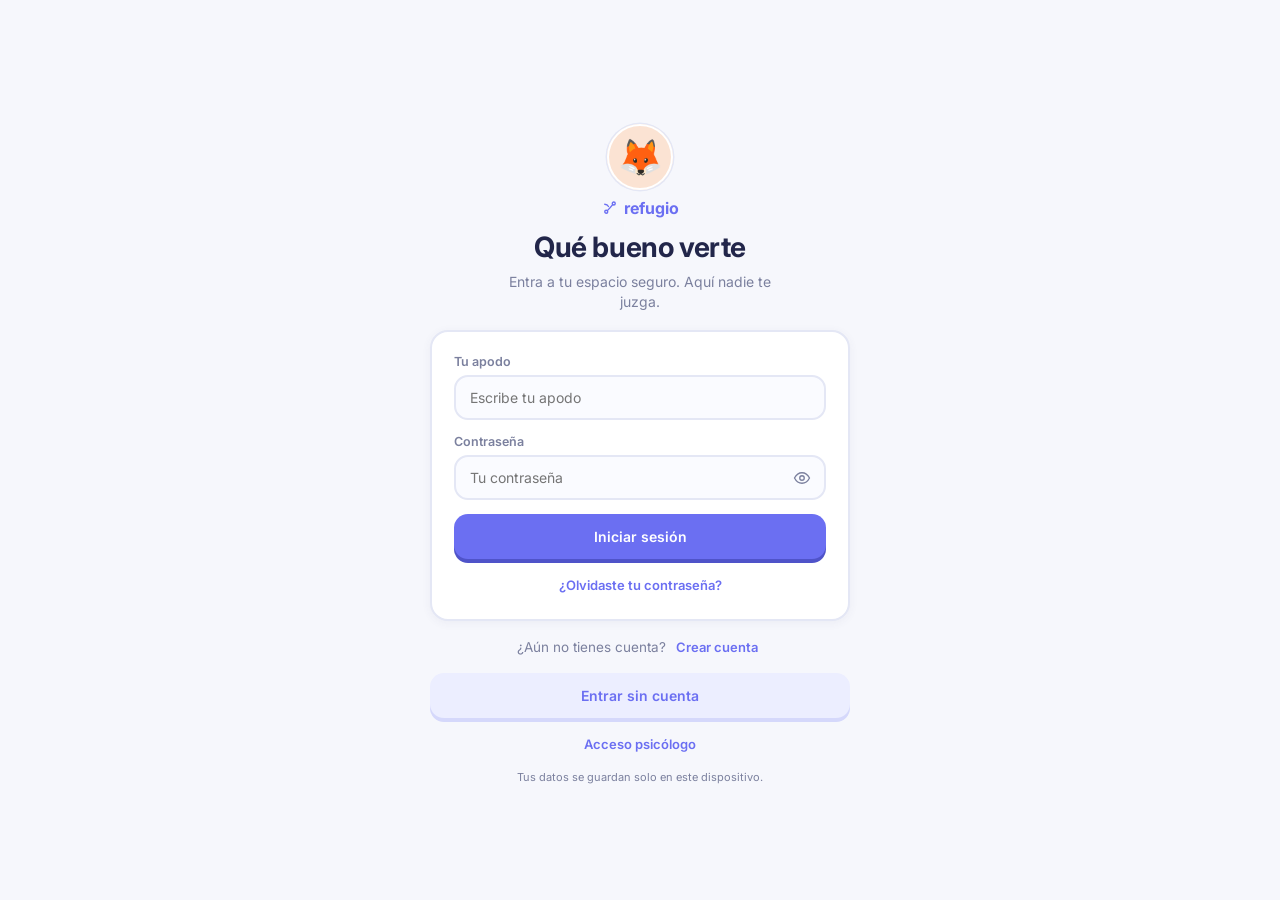
==== commit faf98f96: "Update index.html" ====
--- a/index.html
+++ b/index.html
@@ -310,4 +310,1015 @@
 }
 .pause small { font-size: 11px; letter-spacing: 0.6px; color: #9a7a68; font-weight: 700; }
 .pause h3 { font-size: 23px; font-weight: 700; line-height: 1.15; margin: 6px 0 14px; max-width: 220px; }
-.pause .link { color: var(--primary); font-size:
+.pause .link { color: var(--primary); font-size: 14px; font-weight: 700; display: inline-flex; gap: 6px; align-items: center; }
+.pause .art {
+  position: absolute; right: 8px; bottom: -10px; font-size: 98px;
+  filter: drop-shadow(0 8px 10px rgba(150, 100, 70, 0.25));
+}
+
+.row-card {
+  display: flex; align-items: center; gap: 14px; width: 100%;
+  background: var(--card); border-radius: 16px; padding: 16px;
+  box-shadow: var(--shadow); text-align: left; margin-bottom: 12px;
+  transition: transform 0.15s, border-color 0.2s;
+}
+.row-card:hover { transform: translateY(-1px); }
+.row-card .ico {
+  width: 42px; height: 42px; border-radius: 12px;
+  background: var(--primary-soft); color: var(--primary);
+  display: grid; place-items: center; flex-shrink: 0;
+}
+.row-card .txt { flex: 1; }
+.row-card .txt b { display: block; font-size: 14.5px; font-weight: 600; }
+.row-card .txt span { font-size: 12.5px; color: var(--muted); }
+.row-card .chev { color: #a5a9c4; }
+
+/* ---------- Semáforo ---------- */
+.semaforo { display: flex; flex-direction: column; gap: 10px; margin: 14px 0; }
+.opt {
+  display: flex; align-items: center; justify-content: space-between;
+  padding: 15px 16px; border-radius: 14px; font-size: 13.5px; font-weight: 500; text-align: left;
+  border: 2px solid transparent; transition: all 0.2s;
+}
+.opt.green { background: var(--green); }
+.opt.yellow { background: var(--yellow); }
+.opt.red { background: var(--red); }
+.opt.active { border-color: var(--primary); box-shadow: 0 0 0 3px rgba(107, 111, 242, 0.12); font-weight: 600; }
+.dot { display: inline-block; width: 9px; height: 9px; border-radius: 50%; margin-left: 6px; vertical-align: middle; }
+.dot.green { background: var(--green-dot); }
+.dot.yellow { background: var(--yellow-dot); }
+.dot.red { background: var(--red-dot); }
+.check {
+  width: 22px; height: 22px; border-radius: 50%;
+  background: var(--primary); color: #fff;
+  display: grid; place-items: center;
+}
+
+.btn {
+  width: 100%; display: flex; align-items: center; justify-content: center; gap: 8px;
+  background: var(--primary); color: #fff;
+  padding: 14px 18px; border-radius: 14px;
+  font-size: 14px; font-weight: 600;
+  box-shadow: 0 4px 0 #4f53c9;
+  transition: transform 0.1s, background 0.2s, box-shadow 0.1s;
+}
+.btn:hover { background: var(--primary-dark); }
+.btn:active { transform: translateY(2px); box-shadow: 0 2px 0 #4f53c9; }
+.btn.ghost { background: var(--primary-soft); color: var(--primary); box-shadow: 0 4px 0 #d5d8fb; }
+.btn.ghost:active { box-shadow: 0 2px 0 #d5d8fb; }
+
+.note { display: flex; align-items: center; gap: 6px; font-size: 12px; color: var(--muted); margin-top: 10px; }
+
+.grid2 { display: grid; grid-template-columns: 1fr 1fr; gap: 12px; margin-bottom: 14px; }
+.mini {
+  background: var(--card); border-radius: 16px; padding: 16px;
+  box-shadow: var(--shadow); text-align: left;
+  display: flex; flex-direction: column; gap: 8px;
+  transition: transform 0.15s;
+}
+.mini:hover { transform: translateY(-2px); }
+.mini .ico { width: 36px; height: 36px; border-radius: 10px; display: grid; place-items: center; }
+.mini .ico.a { background: #fdeee9; color: #e0705a; }
+.mini .ico.b { background: var(--primary-soft); color: var(--primary); }
+.mini b { font-size: 14.5px; font-weight: 600; }
+.mini span { font-size: 12px; color: var(--muted); line-height: 1.35; }
+
+/* ---------- Comunidad ---------- */
+.post { background: var(--card); border-radius: 18px; padding: 16px; box-shadow: var(--shadow); margin-bottom: 14px; }
+.post-head { display: flex; align-items: center; gap: 10px; }
+.post-head .who { flex: 1; font-size: 13px; }
+.post-head .who b { font-weight: 600; }
+.post-head .who small { display: block; font-size: 11px; color: var(--muted); }
+.post p { font-size: 14px; line-height: 1.55; margin: 12px 0; }
+.post-foot { display: flex; gap: 20px; border-top: 1px solid var(--line); padding-top: 10px; font-size: 12.5px; color: var(--muted); }
+.post-foot button { display: inline-flex; align-items: center; gap: 6px; color: var(--muted); }
+.post-foot button.liked { color: var(--primary); font-weight: 600; }
+.post-foot button.liked svg { fill: var(--primary); }
+.share { display: flex; justify-content: center; margin-top: 6px; }
+.share button { color: var(--primary); font-size: 14px; font-weight: 600; display: inline-flex; gap: 6px; align-items: center; padding: 10px 16px; background: var(--primary-soft); border-radius: 14px; }
+
+/* ---------- Apoyo ---------- */
+.hero { display: flex; align-items: center; gap: 14px; margin-bottom: 18px; }
+.hero h2 { font-size: 22px; font-weight: 700; }
+.urgent { background: #e8ecf8; border-radius: 16px; padding: 16px; font-size: 12.5px; line-height: 1.5; color: #4d5278; margin-top: 18px; }
+.urgent b { display: block; color: var(--ink); font-size: 14px; margin-bottom: 4px; }
+.top-row { display: flex; align-items: center; gap: 12px; margin-bottom: 12px; }
+.top-row .ico { width: 38px; height: 38px; border-radius: 10px; background: var(--primary-soft); color: var(--primary); display: grid; place-items: center; }
+.top-row b { display: block; font-size: 15.5px; }
+.top-row span { font-size: 12.5px; color: var(--muted); }
+
+/* ---------- Modales (Adaptables Móvil y PC) ---------- */
+.overlay {
+  position: fixed; inset: 0; z-index: 50;
+  background: rgba(34, 38, 74, 0.4);
+  display: flex; align-items: flex-end; justify-content: center;
+  backdrop-filter: blur(3px);
+}
+.overlay[hidden] { display: none; }
+.sheet {
+  width: 100%; max-width: 500px; background: #fff; border-radius: 26px 26px 0 0;
+  padding: 20px 22px 28px; max-height: 88vh; display: flex; flex-direction: column;
+  animation: up 0.25s ease both;
+}
+@media (min-width: 640px) {
+  .overlay { align-items: center; padding: 24px; }
+  .sheet { border-radius: 24px; box-shadow: 0 24px 60px rgba(20, 24, 60, 0.22); }
+}
+@keyframes up { from { transform: translateY(30px); opacity: 0; } to { transform: none; opacity: 1; } }
+.sheet-head { display: flex; align-items: center; justify-content: space-between; margin-bottom: 14px; }
+.sheet-head h3 { font-size: 18px; font-weight: 700; }
+.close { width: 34px; height: 34px; border-radius: 50%; background: #f1f2f9; display: grid; place-items: center; }
+textarea, .input {
+  width: 100%; border: 2px solid var(--line); border-radius: 14px;
+  padding: 12px 14px; font: inherit; font-size: 14px; resize: none; background: #fafbff; outline: none; color: var(--ink);
+}
+textarea:focus, .input:focus { border-color: var(--primary); background: #fff; }
+
+.chat { flex: 1; overflow-y: auto; display: flex; flex-direction: column; gap: 8px; margin-bottom: 12px; min-height: 220px; }
+.bubble { max-width: 80%; padding: 10px 14px; border-radius: 16px; font-size: 14px; line-height: 1.45; }
+.bubble.them { background: #f1f2fa; border-bottom-left-radius: 4px; align-self: flex-start; }
+.bubble.me { background: var(--primary); color: #fff; border-bottom-right-radius: 4px; align-self: flex-end; }
+.chat-input { display: flex; gap: 8px; }
+.chat-input .send { width: 48px; border-radius: 14px; background: var(--primary); color: #fff; display: grid; place-items: center; }
+
+.breath { display: grid; place-items: center; padding: 24px 0 14px; }
+.breath .circle {
+  width: 130px; height: 130px; border-radius: 50%;
+  background: radial-gradient(circle, #c9cbff, var(--primary));
+  animation: breathe 8s ease-in-out infinite;
+}
+@keyframes breathe { 0%, 100% { transform: scale(0.7); } 50% { transform: scale(1.15); } }
+.breath p { margin-top: 20px; font-size: 14px; color: var(--muted); }
+
+.toast {
+  position: fixed; left: 50%; bottom: 88px; transform: translateX(-50%);
+  background: #22264a; color: #fff; padding: 12px 20px; border-radius: 14px;
+  font-size: 13px; font-weight: 500; z-index: 60; animation: fade 0.25s ease both; white-space: nowrap;
+  box-shadow: 0 8px 24px rgba(20, 24, 60, 0.25);
+}
+@media (min-width: 768px) {
+  .toast { bottom: 32px; }
+}
+
+/* ---------- Login / registro ---------- */
+.auth { display: flex; flex-direction: column; gap: 14px; padding-top: 4px; width: 100%; }
+.auth-hero { display: flex; flex-direction: column; align-items: center; text-align: center; gap: 8px; margin: 6px 0 4px; }
+.auth-hero h1 { font-size: 28px; font-weight: 700; letter-spacing: -0.4px; margin-top: 4px; }
+.auth-hero .subtle { max-width: 300px; line-height: 1.45; font-size: 14px; }
+.brand.big { font-size: 16px; }
+.auth-card { margin: 0; display: flex; flex-direction: column; gap: 14px; padding: 22px; }
+.field { display: flex; flex-direction: column; gap: 6px; }
+.field label { font-size: 12.5px; font-weight: 600; color: var(--muted); }
+.pw { position: relative; }
+.pw .input { padding-right: 46px; }
+.pw .eye { position: absolute; right: 6px; top: 50%; transform: translateY(-50%); width: 36px; height: 36px; display: grid; place-items: center; color: var(--muted); border-radius: 10px; }
+.auth-error { font-size: 12.5px; color: var(--red-dot); line-height: 1.4; }
+.auth-error:empty { display: none; }
+.link-btn { color: var(--primary); font-size: 13px; font-weight: 600; padding: 4px 6px; }
+.auth-card .link-btn { align-self: center; }
+.hello .name { max-width: 160px; overflow: hidden; text-overflow: ellipsis; white-space: nowrap; }
+
+/* ---------- Encuesta emergente ---------- */
+.overlay.center { align-items: center; justify-content: center; padding: 24px; }
+.overlay.center .sheet { border-radius: 24px; max-width: 380px; padding: 22px; animation: fade 0.25s ease both; }
+.overlay.center .sheet-head h3 { font-size: 18px; }
+.overlay.center .sheet .link-btn { display: block; }
+
+/* ---------- Componentes de Apoyo y Widgets ---------- */
+.stack { display: flex; flex-direction: column; gap: 10px; }
+.appear { animation: fade 0.3s ease both; }
+.btn:disabled { opacity: 0.45; box-shadow: none; cursor: not-allowed; }
+.hours { display: flex; align-items: center; gap: 6px; font-size: 12px; color: var(--muted); margin-top: 12px; }
+.privacy { display: flex; flex-direction: column; gap: 7px; background: #f3f4ff; border-radius: 12px; padding: 12px 14px; margin-top: 12px; font-size: 12px; color: #4d5278; line-height: 1.4; }
+.privacy > div { display: flex; gap: 8px; align-items: flex-start; }
+.privacy svg { flex-shrink: 0; margin-top: 1px; color: var(--primary); }
+.center-btn { display: block; margin: 12px auto 0; color: var(--muted); font-weight: 500; }
+.avatars { display: grid; grid-template-columns: repeat(4, 1fr); gap: 10px; }
+.av { aspect-ratio: 1; border-radius: 16px; display: grid; place-items: center; font-size: 28px; border: 2.5px solid transparent; transition: all 0.15s; }
+.av.active { border-color: var(--primary); box-shadow: 0 0 0 3px rgba(107, 111, 242, 0.14); transform: scale(1.04); }
+.reacts { display: flex; gap: 8px; margin: 0 0 12px; flex-wrap: wrap; }
+.chip { display: inline-flex; align-items: center; gap: 5px; padding: 7px 13px; border-radius: 999px; background: #f3f4fb; color: var(--muted); font-size: 12.5px; border: 1.5px solid transparent; transition: all 0.15s; }
+.chip.on { background: var(--primary-soft); color: var(--primary); border-color: var(--primary); font-weight: 600; }
+.chips-label { font-size: 12px; font-weight: 600; color: var(--muted); margin-top: 8px; }
+.chips { display: flex; flex-wrap: wrap; gap: 8px; margin: 8px 0 12px; }
+.chips .chip { padding: 9px 13px; font-size: 13px; }
+.chip.day { text-transform: capitalize; }
+.cita-banner { display: flex; align-items: center; gap: 10px; background: var(--primary-soft); color: #4a4eb8; border-radius: 14px; padding: 12px 14px; font-size: 13px; margin-bottom: 12px; }
+.cita-banner span { flex: 1; }
+.checklist { list-style: none; display: flex; flex-direction: column; gap: 11px; margin: 4px 0 18px; font-size: 13.5px; line-height: 1.4; }
+.checklist li { display: flex; gap: 10px; align-items: flex-start; }
+.checklist .check { width: 20px; height: 20px; flex-shrink: 0; margin-top: 1px; }
+
+.badge { display:inline-block; font-size:11px; font-weight:600; color:#8a6a00; background:var(--yellow); border-radius:999px; padding:4px 10px; margin:10px 0 0; }
+.cmts { display:flex; flex-direction:column; gap:6px; margin:0 0 12px; }
+.cmts span { font-size:12.5px; color:var(--ink); background:#f3f4fb; border-radius:12px; padding:8px 12px; }
+.note-box { font-size:12px; color:#4d5278; background:#f3f4ff; border-radius:12px; padding:10px 12px; line-height:1.45; margin:4px 0 12px; }
+select.input { appearance:auto; }
+.psi-item { background:#fff; border: 2px solid var(--line); border-radius:16px; padding:14px; margin-bottom:10px; font-size:13.5px; line-height:1.45; }
+.psi-actions { display:flex; gap:8px; margin-top:10px; }
+.psi-actions .btn { padding:10px; font-size:13px; }
+.help-links { display:flex; flex-direction:column; gap:8px; margin-top:10px; }
+.help-links a { display:flex; align-items:center; justify-content:center; gap:8px; text-decoration:none; font-weight:600; font-size:13px; padding:11px; border-radius:12px; background:var(--primary); color:#fff; }
+.help-links a.alt { background:#fff; color:var(--primary); box-shadow:inset 0 0 0 1.5px var(--primary); }
+
+/* Tarjetas del Panel Lateral Derecho (Escritorio) */
+.rail-card {
+  background: var(--card);
+  border: 2px solid var(--line);
+  border-radius: var(--radius);
+  padding: 18px;
+}
+.rail-card h3 {
+  font-size: 15px;
+  font-weight: 700;
+  margin-bottom: 6px;
+  display: flex;
+  align-items: center;
+  gap: 8px;
+}
+.rail-card p {
+  font-size: 12.5px;
+  color: var(--muted);
+  line-height: 1.45;
+  margin-bottom: 12px;
+}
+</style>
+</head>
+<body>
+  <div class="phone" id="app">
+    <main class="screen" id="screen" aria-live="polite"></main>
+
+    <aside class="right-rail" id="rightRail" aria-label="Accesos directos de bienestar"></aside>
+
+    <nav class="tabbar" id="tabbar" aria-label="Navegación principal"></nav>
+
+    <div class="overlay" id="overlay" hidden></div>
+  </div>
+
+  <script>
+/* Refugio · app de bienestar emocional (demo estática adaptable) */
+(function () {
+  "use strict";
+
+  /* ---------- Iconos (SVG de trazo) ---------- */
+  const P = {
+    home: '<path d="M3 11l9-8 9 8"/><path d="M5 10v10h5v-6h4v6h5V10"/>',
+    users: '<circle cx="9" cy="8" r="3.2"/><path d="M3 20c0-3.3 2.7-6 6-6s6 2.7 6 6"/><path d="M16 5.2a3.2 3.2 0 0 1 0 5.8"/><path d="M18 14.3c1.8.8 3 2.6 3 4.7"/>',
+    heart: '<path d="M12 20s-7.5-4.6-9-9.2C2 7.600 4.200 5 7.100 5c1.900 0 3.700 1 4.900 2.800C13.200 6 15 5 16.900 5 19.800 5 22 7.600 21 10.800 19.500 15.400 12 20 12 20z"/>',
+    user: '<circle cx="12" cy="8" r="3.6"/><path d="M4.500 20c0-4 3.400-6.500 7.500-6.500s7.500 2.500 7.500 6.500"/>',
+    chat: '<path d="M21 12a8 8 0 0 1-11.600 7.100L4 20l1-4.600A8 8 0 1 1 21 12z"/>',
+    spark: '<path d="M12 3l1.800 5.200L19 10l-5.200 1.800L12 17l-1.800-5.200L5 10l5.200-1.800z"/><path d="M19 16l.7 1.800L21.500 18.500 19.700 19.200 19 21l-.7-1.800-1.800-.7 1.800-.7z"/>',
+    edit: '<path d="M4 20h4L19 9l-4-4L4 16z"/><path d="M14 6l4 4"/>',
+    chev: '<path d="M9 6l6 6-6 6"/>',
+    pencil: '<path d="M4 20h4L19 9l-4-4L4 16z"/>',
+    shield: '<path d="M12 3l8 3v6c0 4.500-3.200 8-8 9-4.800-1-8-4.500-8-9V6z"/>',
+    leaf: '<path d="M5 19c0-8 5-14 15-14 0 10-6 15-14 15"/><path d="M5 19c3-5 6-8 10-10"/>',
+    hearthand: '<path d="M12 20s-7-4.200-8.500-8.600C2.600 8.800 4.500 6.500 7 6.500c1.700 0 3.200.9 4.200 2.400.9-1.500 2.500-2.400 4.200-2.400 2.500 0 4.400 2.300 3.500 4.900C17.500 15.800 12 20 12 20z"/>',
+    comment: '<path d="M21 12a8 8 0 0 1-11.600 7.100L4 20l1-4.600A8 8 0 1 1 21 12z"/>',
+    more: '<circle cx="5" cy="12" r="1.200" fill="currentColor"/><circle cx="12" cy="12" r="1.200" fill="currentColor"/><circle cx="19" cy="12" r="1.200" fill="currentColor"/>',
+    check: '<path d="M5 12.500l4.500 4.500L19 7.500"/>',
+    x: '<path d="M6 6l12 12M18 6L6 18"/>',
+    send: '<path d="M4 12l16-8-6 16-2.500-6.500z"/>',
+    arrow: '<path d="M5 12h14M13 6l6 6-6 6"/>',
+    bell: '<path d="M6 17V11a6 6 0 0 1 12 0v6l1.500 2h-15z"/>',
+    sprout: '<path d="M12 21v-9"/><path d="M12 12C12 8 9 6 5 6c0 4 2 6 7 6z"/><path d="M12 14c0-3 2.500-5 6-5 0 3-2 5-6 5z"/>',
+    brand: '<circle cx="7" cy="17" r="2"/><circle cx="17" cy="6" r="2"/><path d="M8.500 15.500C11 13 13 11 15.500 7.500"/><path d="M5 7c2 0 4 1 5 3"/>',
+    eye: '<path d="M2 12s3.600-7 10-7 10 7 10 7-3.600 7-10 7S2 12 2 12z"/><circle cx="12" cy="12" r="3"/>',
+    clock: '<circle cx="12" cy="12" r="8.500"/><path d="M12 7.500V12l3 2"/>',
+    calendar: '<rect x="4" y="5" width="16" height="15" rx="3"/><path d="M4 10h16M9 3v4M15 3v4"/>'
+  };
+  const esc = s => String(s).replace(/[&<>"']/g, c => ({ "&": "&amp;", "<": "&lt;", ">": "&gt;", '"': "&quot;", "'": "&#39;" }[c]));
+  async function sha(s) {
+    try {
+      const b = await crypto.subtle.digest("SHA-256", new TextEncoder().encode(s));
+      return Array.from(new Uint8Array(b)).map(x => x.toString(16).padStart(2, "0")).join("");
+    } catch (e) { return btoa(unescape(encodeURIComponent(s))); }
+  }
+  const icon = (n, s = 18, sw = 1.8, extra = "") =>
+    `<svg width="${s}" height="${s}" viewBox="0 0 24 24" fill="none" stroke="currentColor" stroke-width="${sw}" stroke-linecap="round" stroke-linejoin="round" ${extra}>${P[n]}</svg>`;
+
+  /* ---------- Configuración editable ---------- */
+  const HORARIO = "Lunes a viernes · 8:00 a. m. – 1:00 p. m.";
+  const TIMES = ["8:00 a. m.", "9:30 a. m.", "11:00 a. m.", "12:30 p. m."];
+  const PSIS = [{ n: "Psic. Andrea Rojas", t: "Psicóloga del colegio" }, { n: "Psic. Luis Paredes", t: "Psicólogo del colegio" }];
+  const PSI_PIN = "2468";
+  const GRADOS = ["1.º de secundaria", "2.º de secundaria", "3.º de secundaria", "4.º de secundaria", "5.º de secundaria", "Prefiero no decirlo"];
+  const COMENTARIOS = ["Gracias por contarlo 💜", "No estás solo/a", "A mí también me pasa", "Qué valiente por compartirlo", "Paso a paso, tú puedes"];
+  const RIESGO = /suicid|matarme|quitarme la vida|quiero morir|no quiero vivir|cortarme|autolesion|hacerme da[nñ]o|acabar con todo/;
+
+  const AVATARS = [
+    { n: "Zorrito", e: "🦊", bg: "#fbe3d3" }, { n: "Osito", e: "🐻", bg: "#efe0d2" },
+    { n: "Gatito", e: "🐱", bg: "#f6e3d6" }, { n: "Perrito", e: "🐶", bg: "#efe0d2" },
+    { n: "Pingüino", e: "🐧", bg: "#e3e5f7" }, { n: "Conejo", e: "🐰", bg: "#f3e4ee" },
+    { n: "Búho", e: "🦉", bg: "#e8e3f7" }, { n: "Panda", e: "🐼", bg: "#e6ecf4" }
+  ];
+  const avatarOf = s => AVATARS[s && Number.isInteger(s.avatar) ? s.avatar : 0] || AVATARS[0];
+
+  /* ---------- Estado ---------- */
+  const store = {
+    get(k, d) { try { const v = localStorage.getItem("refugio:" + k); return v === null ? d : JSON.parse(v); } catch (e) { return d; } },
+    set(k, v) { try { localStorage.setItem("refugio:" + k, JSON.stringify(v)); } catch (e) {} }
+  };
+
+  const state = {
+    tab: "inicio",
+    session: store.get("session", null),
+    authMode: "login",
+    authNick: "",
+    authAvatar: 0,
+    mood: store.get("mood", 2),
+    signal: store.get("signal", null),
+    cita: store.get("cita", null),
+    posts: store.get("posts", [
+      { id: 1, animal: "Gato", emoji: "🐱", bg: "#f6e3d6", time: "Hace 15 min", text: "Hoy me costó concentrarme en clase. Salí a caminar un rato y me sentí más tranquilo.", likes: 12, liked: false, reacts: { yo: 5, animo: 3 }, mine: [] },
+      { id: 2, animal: "Perrito", emoji: "🐶", bg: "#efe0d2", time: "Hace 42 min", text: "A veces siento que todos tienen todo claro menos yo. ¿A alguien más le pasa? Me ayuda saber que no soy el único.", likes: 24, liked: true, reacts: { yo: 9, animo: 6 }, mine: [] },
+      { id: 3, animal: "Pingüino", emoji: "🐧", bg: "#e3e5f7", time: "Hace 1 h", text: "Le conté a alguien cómo me sentía. Me dio nervios, pero me alegra haber dado ese pequeño paso. 💜", likes: 18, liked: false, reacts: { yo: 4, animo: 7 }, mine: [] }
+    ])
+  };
+  let pendingCita = { day: null, time: null };
+
+  const MOODS = [
+    { e: "😔", l: "Muy mal" }, { e: "🙁", l: "Mal" }, { e: "😐", l: "Regular" },
+    { e: "🙂", l: "Bien" }, { e: "😄", l: "Muy bien" }
+  ];
+  const SIGNALS = [
+    { k: "green", t: "No necesito hablar con nadie" },
+    { k: "yellow", t: "Quizá hable con alguien" },
+    { k: "red", t: "Quiero hablar con el psicólogo" }
+  ];
+
+  function rx(p) {
+    p.reacts = p.reacts || { yo: 0, animo: 0 };
+    p.mine = p.mine || [];
+    return p;
+  }
+
+  const DOW = ["dom", "lun", "mar", "mié", "jue", "vie", "sáb"];
+  const MES = ["ene", "feb", "mar", "abr", "may", "jun", "jul", "ago", "sep", "oct", "nov", "dic"];
+  function nextDays(n) {
+    const out = [], d = new Date();
+    while (out.length < n) {
+      d.setDate(d.getDate() + 1);
+      if (d.getDay() !== 0 && d.getDay() !== 6) out.push(new Date(d));
+    }
+    return out;
+  }
+  const dayLabel = d => `${DOW[d.getDay()]} ${d.getDate()} ${MES[d.getMonth()]}`;
+
+  /* ---------- Pantallas ---------- */
+  const views = {
+    auth() {
+      const reg = state.authMode === "register";
+      const hero = reg ? AVATARS[state.authAvatar] : AVATARS[0];
+      return `
+        <div class="auth">
+          <div class="auth-hero">
+            <div class="avatar lg" style="background:${hero.bg}">${hero.e}</div>
+            <span class="brand big" id="clock">${icon("brand", 18, 1.8)} refugio</span>
+            <h1>${reg ? "Crea tu espacio" : "Qué bueno verte"}</h1>
+            <p class="subtle">${reg ? "No necesitas datos reales. Elige un apodo y un avatar." : "Entra a tu espacio seguro. Aquí nadie te juzga."}</p>
+          </div>
+
+          <form class="card auth-card" data-form="auth" novalidate>
+            <div class="field">
+              <label for="f-apodo">${reg ? "Elige un apodo con el que te sientas cómodo" : "Tu apodo"}</label>
+              <input class="input" id="f-apodo" name="apodo" type="text" placeholder="${reg ? "Por ejemplo: Luna, Gato, Sol…" : "Escribe tu apodo"}" autocomplete="username" maxlength="24" value="${esc(state.authNick)}" />
+            </div>
+            ${reg ? `
+            <div class="field">
+              <label>Elige tu avatar</label>
+              <div class="avatars">
+                ${AVATARS.map((a, i) => `
+                  <button type="button" class="av ${state.authAvatar === i ? "active" : ""}" style="background:${a.bg}" data-action="pickAvatar" data-i="${i}" aria-label="${a.n}">${a.e}</button>`).join("")}
+              </div>
+            </div>` : ""}
+            <div class="field">
+              <label for="f-clave">Contraseña</label>
+              <div class="pw">
+                <input class="input" id="f-clave" name="clave" type="password" placeholder="${reg ? "Mínimo 4 caracteres" : "Tu contraseña"}" autocomplete="${reg ? "new-password" : "current-password"}" />
+                <button type="button" class="eye" data-action="togglePw" aria-label="Mostrar u ocultar contraseña">${icon("eye", 18, 1.8)}</button>
+              </div>
+            </div>
+            ${reg ? `<div class="field"><label for="f-grado">Tu grado (opcional)</label><select class="input" id="f-grado" name="grado">${GRADOS.map(g => `<option>${g}</option>`).join("")}</select></div>` : ""}
+            <p class="auth-error" id="authError" role="alert"></p>
+            <button class="btn" type="submit">${reg ? "Crear cuenta" : "Iniciar sesión"}</button>
+            ${reg ? "" : `<button type="button" class="link-btn" data-action="toast" data-msg="Esta demo guarda los datos solo en tu dispositivo">¿Olvidaste tu contraseña?</button>`}
+          </form>
+
+          <p class="subtle center">
+            ${reg ? "¿Ya tienes cuenta?" : "¿Aún no tienes cuenta?"}
+            <button type="button" class="link-btn" data-action="authMode" data-mode="${reg ? "login" : "register"}">${reg ? "Inicia sesión" : "Crear cuenta"}</button>
+          </p>
+          <button type="button" class="btn ghost" data-action="guest">Entrar sin cuenta</button>
+          <button type="button" class="link-btn" data-action="psiLogin" style="align-self:center">Acceso psicólogo</button>
+          <p class="subtle center" style="font-size:11px;line-height:1.45">Tus datos se guardan solo en este dispositivo.</p>
+        </div>`;
+    },
+
+    inicio() {
+      const av = avatarOf(state.session);
+      return `
+        <div class="header">
+          <h1>Inicio</h1>
+          <div class="hello"><span class="name">Hola${state.session && state.session.name ? ", " + esc(state.session.name.split(" ")[0]) : ","}</span> <div class="avatar" style="background:${av.bg}">${av.e}</div></div>
+        </div>
+
+        <section class="card">
+          <h2>¿Cómo te sientes hoy?</h2>
+          <p class="desc">Lo que sientes importa. Este es tu espacio.</p>
+          <div class="moods">
+            ${MOODS.map((m, i) => `
+              <button class="mood ${state.mood === i ? "active" : ""}" data-action="mood" data-i="${i}" aria-label="${m.l}">
+                <span class="face">${m.e}</span>${m.l}
+              </button>`).join("")}
+          </div>
+        </section>
+
+        <div class="banner">${icon("users", 20, 1.7)} 24 alumnos ya buscaron apoyo esta semana.</div>
+
+        <h3 class="section-title">Un momento para ti</h3>
+        <section class="pause">
+          <small>PAUSA DE 2 MINUTOS</small>
+          <h3>Respira. No hay prisa.</h3>
+          <button class="link" data-action="pause">Hacer una pausa ${icon("arrow", 15, 2)}</button>
+          <span class="art" aria-hidden="true">🦊</span>
+        </section>
+
+        <button class="row-card" data-action="go" data-tab="apoyo" style="margin-top:14px">
+          <span class="ico">${icon("hearthand", 20)}</span>
+          <span class="txt"><b>No tienes que poder con todo.</b><span>En Apoyo puedes dar el primer paso.</span></span>
+          <span class="chev">${icon("chev", 18)}</span>
+        </button>`;
+    },
+
+    perfil() {
+      return `
+        <div class="header">
+          <h1>Mi espacio</h1>
+          <span class="brand">${icon("brand", 16, 1.8)} refugio</span>
+        </div>
+        <p class="subtle" style="margin:-4px 0 14px 2px">A tu ritmo, sin juicios.</p>
+
+        <section class="card">
+          <h2 style="display:flex;gap:8px;align-items:center">
+            <span style="color:var(--primary)">${icon("bell", 20, 1.8)}</span> Semáforo de Apoyo
+          </h2>
+          <p class="desc">Elige cómo te sientes respecto a hablar con alguien hoy.</p>
+          <div class="semaforo">
+            ${SIGNALS.map(s => `
+              <button class="opt ${s.k} ${state.signal === s.k ? "active" : ""}" data-action="signal" data-k="${s.k}">
+                <span>${s.t}<i class="dot ${s.k}"></i></span>
+                ${state.signal === s.k ? `<span class="check">${icon("check", 14, 2.6)}</span>` : ""}
+              </button>`).join("")}
+          </div>
+          <div class="stack">
+            <button class="btn" data-action="chat">${icon("chat", 18, 2)} Iniciar Chat Privado</button>
+            ${state.signal === "red" ? `<button class="btn appear" data-action="quickCita">${icon("calendar", 18, 2)} Pedir cita en un toque</button><button class="link-btn appear" data-action="cita">Elegir otro horario o psicólogo</button>` : ""}
+            ${state.signal === "yellow" ? `<button class="btn ghost appear" data-action="pause">${icon("leaf", 17, 2)} Hacer una pausa de 2 minutos</button><button class="btn ghost appear" data-action="diary">${icon("edit", 17, 2)} Escribir en mi diario</button><button class="link-btn appear" data-action="chat">Prefiero hablar con el psicólogo</button>` : ""}
+          </div>
+          <div class="hours">${icon("clock", 13, 2)} Atención: ${HORARIO}</div>
+          <div class="note">${icon("heart", 13, 2)} Puedes cambiar de idea cuando quieras.</div>
+          <div class="privacy">
+            <div>${icon("shield", 14, 2)} <span>Tu estado es 100% privado y confidencial.</span></div>
+            <div>${icon("heart", 14, 2)} <span>No avisamos a nadie, tú decides cuándo pedir la cita.</span></div>
+          </div>
+          <button class="link-btn center-btn" data-action="clearSignal">Prefiero no usar el semáforo hoy</button>
+        </section>
+
+        <div class="grid2">
+          <button class="mini" data-action="gustos">
+            <span class="ico a">${icon("spark", 18)}</span><b>Lo que me gusta</b>
+            <span>Pequeñas cosas que me hacen bien.</span>
+          </button>
+          <button class="mini" data-action="diary">
+            <span class="ico b">${icon("edit", 18)}</span><b>Diario privado</b>
+            <span>Un lugar para ordenar lo que siento.</span>
+          </button>
+        </div>
+        <p class="subtle center">No hay una forma correcta de sentirse.</p>
+        <button class="btn ghost" data-action="logout" style="margin-top:16px">Cerrar sesión</button>`;
+    },
+
+    comunidad() {
+      state.posts.forEach(rx);
+      return `
+        <div class="header">
+          <h1>Comunidad</h1>
+          <span class="brand">${icon("brand", 16, 1.8)} refugio</span>
+        </div>
+        <p class="subtle" style="display:flex;gap:6px;align-items:center;margin:-4px 0 14px 2px">
+          <span style="color:var(--primary)">${icon("heart", 14, 2)}</span> Aquí nos escuchamos con respeto.
+        </p>
+        ${state.posts.map(p => `
+          <article class="post">
+            <div class="post-head">
+              <div class="avatar sm" style="background:${p.bg}">${p.emoji}</div>
+              <div class="who"><b>Anónimo · ${esc(p.animal)}</b><small>${p.time}</small></div>
+              <button aria-label="Más opciones" style="color:var(--muted)" data-action="toast" data-msg="Gracias por cuidar la comunidad">${icon("more", 18)}</button>
+            </div>
+            ${p.pending ? '<span class="badge">En revisión por el psicólogo</span>' : ""}<p>${esc(p.text)}</p>${(p.cmts || []).length ? `<div class="cmts">${p.cmts.map(c => `<span>💬 ${esc(c)}</span>`).join("")}</div>` : ""}
+            <div class="reacts">
+              <button class="chip ${p.mine.includes("yo") ? "on" : ""}" data-action="react" data-id="${p.id}" data-k="yo">🙋 Yo también · ${p.reacts.yo}</button>
+              <button class="chip ${p.mine.includes("animo") ? "on" : ""}" data-action="react" data-id="${p.id}" data-k="animo">💪 Ánimo · ${p.reacts.animo}</button>
+            </div>
+            <div class="post-foot">
+              <button class="${p.liked ? "liked" : ""}" data-action="like" data-id="${p.id}">${icon("heart", 15, 1.8)} Me gusta · ${p.likes}</button>
+              <button data-action="comment" data-id="${p.id}">${icon("comment", 15, 1.8)} Comentar${p.comments ? " · " + p.comments : ""}</button>
+            </div>
+          </article>`).join("")}
+        <div class="share"><button data-action="share">${icon("pencil", 15, 2)} Compartir cómo me siento</button></div>`;
+    },
+
+    apoyo() {
+      const c = state.cita;
+      return `
+        <div class="header">
+          <h1>Apoyo</h1>
+          <span class="brand">${icon("brand", 16, 1.8)} refugio</span>
+        </div>
+        <div class="hero">
+          <div class="avatar lg" style="background:#efe0d2">🐻</div>
+          <div><h2>No estás a solas.</h2><p class="subtle">Pedir ayuda también es cuidarte.</p></div>
+        </div>
+
+        <section class="card">
+          <div class="top-row">
+            <span class="ico">${icon("chat", 18)}</span>
+            <div><b>Habla con el psicólogo</b><span>Apoyo de tu centro educativo</span></div>
+          </div>
+          ${c ? `
+          <div class="cita-banner">
+            ${icon("calendar", 18, 2)}
+            <span>Tu cita: <b>${esc(c.day)} · ${esc(c.time)}</b>${PSIS[c.psi] ? " con " + esc(PSIS[c.psi].n) : ""}${c.padres ? "<br><small>Se avisará a tus padres porque lo pediste.</small>" : ""}</span>
+            <button class="link-btn" data-action="cancelCita">Cancelar</button>
+          </div>` : ""}
+          <p class="desc" style="margin-bottom:14px">Puedes empezar con un «hola». Comparte solo lo que te resulte cómodo, a tu ritmo.</p>
+          <div class="stack">
+            <button class="btn" data-action="chat">${icon("chat", 17, 2)} Iniciar Chat Privado</button>
+            <button class="btn ghost" data-action="cita">${icon("calendar", 17, 2)} ${c ? "Cambiar cita" : "Pedir cita"}</button>
+          </div>
+          <div class="hours">${icon("clock", 13, 2)} Atención: ${HORARIO}</div>
+          <p class="subtle" style="font-size:11px;margin-top:10px;line-height:1.45">Tu información es privada. No se comparte nada de forma automática: tú decides qué contar y cuándo.</p>
+        </section>
+
+        <h3 class="section-title">Otras formas de dar el primer paso</h3>
+        <button class="row-card" data-action="toast" data-msg="Te ayudaremos a preparar lo que quieres contar">
+          <span class="ico">${icon("users", 19)}</span>
+          <span class="txt"><b>Alguien de confianza</b><span>Prepara lo que quieres contarle.</span></span>
+          <span class="chev">${icon("chev", 18)}</span>
+        </button>
+        <button class="row-card" data-action="toast" data-msg="Recursos para los días difíciles, muy pronto">
+          <span class="ico">${icon("leaf", 19)}</span>
+          <span class="txt"><b>Ideas para cuidarte</b><span>Recursos para los días difíciles.</span></span>
+          <span class="chev">${icon("chev", 18)}</span>
+        </button>
+
+        <div class="urgent"><b>¿Necesitas ayuda urgente?</b>
+          Si estás en peligro o piensas en hacerte daño, no esperes a tu cita. Busca a un adulto de confianza o llama gratis a la Línea 113 del MINSA (salud mental, opción 5), las 24 horas.
+          <div class="help-links">
+            <a href="tel:113">${icon("bell", 16, 2)} Llamar al 113</a>
+            <a class="alt" href="https://wa.me/51955557000" target="_blank" rel="noopener">${icon("chat", 16, 2)} WhatsApp 955 557 000</a>
+          </div></div>`;
+    }
+  };
+
+  /* Panel lateral derecho para pantallas grandes (Estilo Duolingo) */
+  function renderRightRail() {
+    const c = state.cita;
+    const sigLabels = {
+      green: "🟢 Tranquilo/a por hoy",
+      yellow: "🟡 Quizá hable con alguien",
+      red: "🔴 Quiero hablar con el psicólogo"
+    };
+    return `
+      <div class="rail-card">
+        <h3><span style="color:var(--primary)">${icon("bell", 18, 2)}</span> Semáforo de Apoyo</h3>
+        <p>${state.signal ? `Estado actual: <b>${sigLabels[state.signal]}</b>` : "Marca de forma privada cómo te sientes respecto a hablar hoy."}</p>
+        <div class="semaforo" style="margin:8px 0 12px">
+          ${SIGNALS.map(s => `
+            <button class="opt ${s.k} ${state.signal === s.k ? "active" : ""}" style="padding:10px 12px;font-size:12.5px" data-action="signal" data-k="${s.k}">
+              <span>${s.t}<i class="dot ${s.k}"></i></span>
+              ${state.signal === s.k ? `<span class="check">${icon("check", 12, 2.6)}</span>` : ""}
+            </button>`).join("")}
+        </div>
+        ${state.signal === "red" ? `<button class="btn" data-action="quickCita">${icon("calendar", 16, 2)} Pedir cita en 1 toque</button>` : `<button class="btn ghost" data-action="chat">${icon("chat", 16, 2)} Chat con psicólogo</button>`}
+      </div>
+
+      <div class="rail-card">
+        <h3><span style="color:var(--primary)">${icon("leaf", 18, 2)}</span> Herramientas rápidas</h3>
+        <p>Tu espacio personal y confidencial en cualquier momento.</p>
+        <div class="stack">
+          <button class="btn ghost" data-action="pause">🦊 Pausa de 2 minutos</button>
+          <button class="btn ghost" data-action="diary">${icon("edit", 16, 2)} Diario privado</button>
+        </div>
+        ${c ? `<div class="cita-banner" style="margin-top:12px;margin-bottom:0">${icon("calendar", 16, 2)}<span>Cita: <b>${esc(c.day)} · ${esc(c.time)}</b></span></div>` : ""}
+      </div>
+    `;
+  }
+
+  const TABS = [
+    { k: "inicio", l: "Inicio", i: "home" },
+    { k: "comunidad", l: "Comunidad", i: "users" },
+    { k: "apoyo", l: "Apoyo", i: "heart" },
+    { k: "perfil", l: "Mi espacio", i: "user" }
+  ];
+
+  /* ---------- Render ---------- */
+  const $screen = document.getElementById("screen");
+  const $tabbar = document.getElementById("tabbar");
+  const $rightRail = document.getElementById("rightRail");
+  const $overlay = document.getElementById("overlay");
+  const $app = document.getElementById("app");
+
+  function render() {
+    const logged = !!state.session;
+    const isAppView = logged && !state.psi;
+    const st = $screen.scrollTop;
+
+    $app.classList.toggle("logged-in", isAppView);
+    $app.classList.toggle("auth-view", !logged && !state.psi);
+
+    $screen.innerHTML = state.psi ? views.psi() : logged ? views[state.tab]() : views.auth();
+    $screen.scrollTop = st;
+
+    $tabbar.style.display = isAppView ? "" : "none";
+    $tabbar.innerHTML = !isAppView ? "" : `
+      <div class="sidebar-brand" id="clock">${icon("brand", 24, 2.2)} refugio</div>
+      ${TABS.map(t => `
+        <button class="tab ${state.tab === t.k ? "active" : ""}" data-action="go" data-tab="${t.k}" aria-label="${t.l}">
+          <span class="pill">${icon(t.i, 22, 2)}</span><span>${t.l}</span>
+        </button>`).join("")}
+    `;
+
+    if ($rightRail) {
+      $rightRail.style.display = isAppView ? "" : "none";
+      $rightRail.innerHTML = isAppView ? renderRightRail() : "";
+    }
+  }
+
+  function go(tab) {
+    state.tab = tab;
+    render();
+    window.scrollTo({ top: 0, behavior: "smooth" });
+    $screen.scrollTop = 0;
+  }
+
+  /* ---------- Modales ---------- */
+  function sheet(title, body, onMount) {
+    $overlay.hidden = false;
+    $overlay.innerHTML = `
+      <div class="sheet" role="dialog" aria-modal="true" aria-label="${title}">
+        <div class="sheet-head"><h3>${title}</h3>
+          <button class="close" data-action="close" aria-label="Cerrar">${icon("x", 16, 2)}</button></div>
+        ${body}
+      </div>`;
+    if (onMount) onMount($overlay);
+  }
+  function closeSheet() { $overlay.hidden = true; $overlay.innerHTML = ""; $overlay.classList.remove("center"); }
+
+  function toast(msg) {
+    const old = $app.querySelector(".toast");
+    if (old) old.remove();
+    const t = document.createElement("div");
+    t.className = "toast";
+    t.textContent = msg;
+    $app.appendChild(t);
+    setTimeout(() => t.remove(), 2200);
+  }
+
+  function openChat() {
+    sheet("Chat privado", `
+      <div class="chat" id="chat">
+        <div class="bubble them">Hola 💜 Qué bueno que escribiste. Comparte solo lo que te resulte cómodo, a tu ritmo.</div>
+      </div>
+      <div class="chat-input">
+        <input class="input" id="chatText" placeholder="Escribe un «hola»..." autocomplete="off" />
+        <button class="send" id="chatSend" aria-label="Enviar">${icon("send", 18, 2)}</button>
+      </div>
+      <div class="hours">${icon("clock", 13, 2)} Atención: ${HORARIO}</div>
+      <p class="subtle" style="font-size:11px;margin-top:8px">Demo: este chat no está conectado a ningún psicólogo real.</p>`,
+      root => {
+        const chat = root.querySelector("#chat");
+        const input = root.querySelector("#chatText");
+        const add = (cls, txt) => {
+          const b = document.createElement("div");
+          b.className = "bubble " + cls;
+          b.textContent = txt;
+          chat.appendChild(b);
+          chat.scrollTop = chat.scrollHeight;
+        };
+        const send = () => {
+          const v = input.value.trim();
+          if (!v) return;
+          add("me", v);
+          input.value = "";
+          setTimeout(() => add("them", "Gracias por contármelo. Aquí estoy para escucharte, sin prisa."), 900);
+        };
+        root.querySelector("#chatSend").addEventListener("click", send);
+        input.addEventListener("keydown", e => { if (e.key === "Enter") send(); });
+        input.focus();
+      });
+  }
+
+  function openPause() {
+    sheet("Pausa de 2 minutos", `
+      <div class="breath"><div class="circle"></div>
+        <p>Inhala despacio… y suelta el aire. No hay prisa.</p></div>
+      <button class="btn ghost" data-action="close">Listo, me siento mejor</button>`);
+  }
+
+  function openDiary() {
+    sheet("Diario privado", `
+      <textarea id="diaryText" rows="6" placeholder="Escribe lo que sientes. Solo tú lo ves."></textarea>
+      <button class="btn" style="margin-top:12px" data-action="saveDiary">Guardar</button>`,
+      root => {
+        const ta = root.querySelector("#diaryText");
+        ta.value = store.get("diary", "");
+        ta.focus();
+      });
+  }
+
+  function openShare() {
+    sheet("Compartir cómo me siento", `
+      <textarea id="postText" rows="5" maxlength="240" placeholder="Tu mensaje será anónimo y la comunidad lo leerá con respeto."></textarea>
+      <button class="btn" style="margin-top:12px" data-action="publish">Publicar de forma anónima</button>`,
+      root => root.querySelector("#postText").focus());
+  }
+
+  function openComment(id) {
+    sheet("Responder con apoyo", `
+      <p class="subtle" style="margin:-4px 0 8px;line-height:1.45">Para cuidar a todos, solo puedes responder con mensajes de apoyo.</p>
+      <div class="stack">${COMENTARIOS.map(t => `<button class="btn ghost" data-action="sendComment" data-id="${id}" data-text="${esc(t)}">${esc(t)}</button>`).join("")}</div>`);
+  }
+
+  function openRisk() {
+    sheet("Estamos contigo 💜", `
+      <p class="subtle" style="margin:-4px 0 12px;line-height:1.5">Lo que escribiste es importante y no queremos que lo cargues solo/a. No lo publicamos, pero puedes hablar ahora con el psicólogo.</p>
+      <div class="stack">
+        <button class="btn" data-action="chat">${icon("chat", 17, 2)} Hablar con el psicólogo</button>
+        <button class="btn ghost" data-action="quickCita">${icon("calendar", 17, 2)} Pedir cita en un toque</button>
+      </div>
+      <div class="help-links"><a href="tel:113">${icon("bell", 16, 2)} Llamar gratis al 113 (opción 5)</a></div>`);
+    if (window.refugioTrack) window.refugioTrack("alerta_riesgo");
+  }
+
+  function openGustos() {
+    const g = store.get("gustos", []);
+    sheet("Lo que me gusta", `
+      <p class="subtle" style="margin:-4px 0 10px;line-height:1.45">Anota pequeñas cosas que te hacen bien. Solo tú las ves.</p>
+      <div class="chat-input"><input class="input" id="gustoText" maxlength="60" placeholder="Ej.: escuchar música, mi perro…" autocomplete="off" /><button class="send" data-action="addGusto" aria-label="Agregar">${icon("check", 18, 2.4)}</button></div>
+      <div style="margin-top:12px;overflow-y:auto">${g.length ? g.map((t, i) => `<div class="psi-item" style="display:flex;justify-content:space-between;align-items:center;gap:8px"><span>💜 ${esc(t)}</span><button class="link-btn" data-action="delGusto" data-i="${i}">Quitar</button></div>`).join("") : '<p class="subtle center">Aún no agregas nada.</p>'}</div>`,
+      root => root.querySelector("#gustoText").focus());
+  }
+
+  function openPsiLogin() {
+    sheet("Acceso psicólogo", `
+      <p class="subtle" style="margin:-4px 0 10px">Ingresa el PIN del colegio.</p>
+      <input class="input" id="psiPin" type="password" inputmode="numeric" maxlength="8" placeholder="PIN" />
+      <p class="auth-error" id="psiErr" role="alert"></p>
+      <button class="btn" style="margin-top:12px" data-action="psiEnter">Entrar</button>`,
+      root => root.querySelector("#psiPin").focus());
+  }
+
+  function semaforoAgg() {
+    const ev = store.get("events", []), by = {}, r = { green: 0, yellow: 0, red: 0 };
+    ev.forEach(x => { if (x.e === "semaforo" && x.d !== "no_usar") by[x.s] = x.d; });
+    Object.values(by).forEach(k => { if (r[k] !== undefined) r[k]++; });
+    if (!ev.length && state.signal) r[state.signal]++;
+    return r;
+  }
+
+  views.psi = function () {
+    const pend = state.posts.filter(p => p.pending), sem = semaforoAgg(), c = state.cita;
+    return `
+      <div class="header"><h1>Psicólogo</h1><span class="brand" id="clock">${icon("shield", 16, 1.8)} panel</span></div>
+      <p class="subtle" style="margin:-4px 0 14px 2px">Vista simulada del colegio. Solo datos generales y anónimos.</p>
+      <h3 class="section-title">Testimonios por revisar (${pend.length})</h3>
+      ${pend.length ? pend.map(p => `<div class="psi-item"><b>Anónimo · ${esc(p.animal)}</b><br>${esc(p.text)}<div class="psi-actions"><button class="btn" data-action="psiApprove" data-id="${p.id}">Aprobar</button><button class="btn ghost" data-action="psiReject" data-id="${p.id}">Rechazar</button></div></div>`).join("") : '<p class="subtle">No hay testimonios pendientes.</p>'}
+      <h3 class="section-title">Clima emocional (anónimo)</h3>
+      <div class="psi-item">🟢 ${sem.green} · 🟡 ${sem.yellow} · 🔴 ${sem.red}<br><span class="subtle">Estudiantes por color del semáforo.</span></div>
+      <h3 class="section-title">Solicitudes de cita</h3>
+      ${c ? `<div class="psi-item">${esc(c.day)} · ${esc(c.time)} con ${esc((PSIS[c.psi] || PSIS[0]).n)}<br><span class="subtle">${c.padres ? "El estudiante pidió avisar a sus padres." : "Sin aviso a padres."} No se muestra el nombre del estudiante.</span></div>` : '<p class="subtle">No hay solicitudes.</p>'}
+      <button class="btn ghost" data-action="psiExit" style="margin-top:16px">Salir del panel</button>`;
+  };
+
+  function openSurvey() {
+    sheet("¿Cómo te sentiste?", `
+      <p class="subtle" style="margin:-4px 0 4px;line-height:1.45">Cuéntanos qué tal fue comentar. Tu respuesta es anónima y nos ayuda a mejorar Refugio.</p>
+      <div class="moods">
+        ${MOODS.map((m, i) => `
+          <button class="mood" data-action="survey" data-i="${i}" aria-label="${m.l}">
+            <span class="face">${m.e}</span>${m.l}
+          </button>`).join("")}
+      </div>
+      <button class="link-btn" style="margin-top:14px;align-self:center" data-action="close">Ahora no</button>`);
+    $overlay.classList.add("center");
+  }
+
+  function openCita() {
+    pendingCita = { day: null, time: null, psi: 0, padres: false };
+    sheet("Pedir cita", `
+      <button class="btn" data-action="quickCita" style="margin-bottom:10px">${icon("calendar", 17, 2)} Reservar el próximo horario libre</button>
+      <p class="subtle" style="margin:0 0 6px;line-height:1.45">O elige tú. No avisamos a nadie más.</p>
+      <p class="chips-label">Psicólogo</p>
+      <div class="chips">${PSIS.map((p, i) => `<button class="chip ${i === 0 ? "on" : ""}" data-action="pickPsi" data-i="${i}">${esc(p.n)}</button>`).join("")}</div>
+      <p class="chips-label">Día</p>
+      <div class="chips">
+        ${nextDays(5).map(dt => { const l = dayLabel(dt); return `<button class="chip day" data-action="pickDay" data-label="${l}">${l}</button>`; }).join("")}
+      </div>
+      <p class="chips-label">Hora</p>
+      <div class="chips">
+        ${TIMES.map(t => `<button class="chip" data-action="pickTime" data-t="${t}">${t}</button>`).join("")}
+      </div>
+      <div class="chips"><button class="chip" data-action="togglePadres">👪 Avisar a mis padres</button></div>
+      <p class="note-box">Solo avisamos a tus padres si tú lo pides. Si el psicólogo ve un riesgo grave, podría contactar a un adulto para cuidarte.</p>
+      <button class="btn" data-action="confirmCita" disabled>Confirmar cita</button>
+      <div class="hours">${icon("clock", 13, 2)} Atención: ${HORARIO}</div>`);
+  }
+
+  function selectChip(el) {
+    $overlay.querySelectorAll('[data-action="' + el.dataset.action + '"]').forEach(b => b.classList.toggle("on", b === el));
+    const ok = $overlay.querySelector('[data-action="confirmCita"]');
+    if (ok) ok.disabled = !(pendingCita.day && pendingCita.time);
+  }
+
+  function openPrivacy() {
+    store.set("privacyIntroSeen", true);
+    const li = t => `<li><span class="check">${icon("check", 12, 3)}</span><span>${t}</span></li>`;
+    sheet("Tu espacio es privado", `
+      <ul class="checklist">
+        ${li("Lo que marcas y escribes aquí es tuyo.")}
+        ${li("No avisamos a nadie. Tú decides qué compartes con el psicólogo y cuándo.")}
+        ${li("Puedes usar un apodo y un avatar. No pedimos datos reales.")}
+        ${li("El semáforo es opcional: úsalo solo si te sirve.")}
+        ${li("Solo si hay un riesgo grave, el psicólogo podría avisar a un adulto para cuidarte.")}
+      </ul>
+      <button class="btn" data-action="close">Entendido</button>`);
+    $overlay.classList.add("center");
+  }
+  function maybePrivacy() {
+    if (state.session && !store.get("privacyIntroSeen", false)) {
+      setTimeout(() => { if (state.session && $overlay.hidden) openPrivacy(); }, 500);
+    }
+  }
+
+  /* ---------- Eventos ---------- */
+  document.addEventListener("click", e => {
+    const el = e.target.closest("[data-action]");
+    if (!el) return;
+    const d = el.dataset;
+    switch (d.action) {
+      case "go": go(d.tab); break;
+      case "mood": state.mood = +d.i; store.set("mood", state.mood); render(); break;
+      case "signal": state.signal = d.k; store.set("signal", d.k); render(); break;
+      case "clearSignal":
+        state.signal = null; store.set("signal", null); render();
+        toast("Listo, el semáforo queda sin elegir"); break;
+      case "like": {
+        const p = state.posts.find(x => x.id === +d.id);
+        p.liked = !p.liked; p.likes += p.liked ? 1 : -1;
+        store.set("posts", state.posts); render(); break;
+      }
+      case "react": {
+        const p = rx(state.posts.find(x => x.id === +d.id));
+        const on = p.mine.includes(d.k);
+        p.mine = on ? p.mine.filter(k => k !== d.k) : p.mine.concat(d.k);
+        p.reacts[d.k] += on ? -1 : 1;
+        store.set("posts", state.posts); render(); break;
+      }
+      case "chat": openChat(); break;
+      case "pause": openPause(); break;
+      case "diary": openDiary(); break;
+      case "share": openShare(); break;
+      case "saveDiary": {
+        store.set("diary", document.getElementById("diaryText").value);
+        closeSheet(); toast("Guardado solo para ti"); break;
+      }
+      case "publish": {
+        const v = document.getElementById("postText").value.trim();
+        if (!v) return;
+        const a = avatarOf(state.session);
+        if (RIESGO.test(v.toLowerCase().normalize("NFD").replace(/[\u0300-\u036f]/g, ""))) { openRisk(); break; }
+        state.posts.unshift({ id: Date.now(), animal: a.n, emoji: a.e, bg: a.bg, time: "Ahora", text: v, pending: true, likes: 0, liked: false, reacts: { yo: 0, animo: 0 }, mine: [] });
+        store.set("posts", state.posts);
+        closeSheet(); render(); toast("Un psicólogo lo revisará antes de publicarlo 💜"); break;
+      }
+      case "authMode": {
+        const em = document.querySelector('form[data-form="auth"] [name="apodo"]');
+        state.authNick = em ? em.value : "";
+        state.authMode = d.mode; render(); break;
+      }
+      case "pickAvatar": {
+        state.authAvatar = +d.i;
+        document.querySelectorAll('[data-action="pickAvatar"]').forEach(b => b.classList.toggle("active", b === el));
+        const hero = document.querySelector(".auth-hero .avatar");
+        if (hero) { hero.textContent = AVATARS[state.authAvatar].e; hero.style.background = AVATARS[state.authAvatar].bg; }
+        break;
+      }
+      case "togglePw": {
+        const pw = document.querySelector('form[data-form="auth"] [name="clave"]');
+        if (pw) pw.type = pw.type === "password" ? "text" : "password";
+        break;
+      }
+      case "guest": startSession({ name: "", guest: true, avatar: 0 }); break;
+      case "logout":
+        state.session = null; store.set("session", null);
+        state.authMode = "login"; state.authNick = ""; state.authAvatar = 0; state.tab = "inicio";
+        render(); break;
+      case "comment": openComment(d.id); break;
+      case "sendComment": {
+        const txt = d.text;
+        if (!txt) return;
+        const p = state.posts.find(x => x.id === +d.id);
+        p.cmts = (p.cmts || []).concat(txt);
+        p.comments = (p.comments || 0) + 1;
+        store.set("posts", state.posts);
+        closeSheet(); render();
+        if (!store.get("firstCommentDone", false)) {
+          store.set("firstCommentDone", true);
+          setTimeout(openSurvey, 450);
+        } else toast("Gracias por comentar 💜");
+        break;
+      }
+      case "survey":
+        store.set("survey", { value: MOODS[+d.i].l, at: new Date().toISOString() });
+        closeSheet(); toast("¡Gracias por contarnos!"); break;
+      case "cita":
+        if (state.tab !== "apoyo") go("apoyo");
+        openCita(); break;
+      case "quickCita":
+        state.cita = { day: dayLabel(nextDays(1)[0]), time: TIMES[0], psi: 0, padres: false };
+        store.set("cita", state.cita);
+        closeSheet(); if (state.tab !== "apoyo") go("apoyo"); else render();
+        toast("Cita pedida: " + state.cita.day + " · " + state.cita.time + " 💜"); break;
+      case "pickPsi": pendingCita.psi = +d.i; selectChip(el); break;
+      case "togglePadres": pendingCita.padres = !pendingCita.padres; el.classList.toggle("on", pendingCita.padres); break;
+      case "gustos": openGustos(); break;
+      case "addGusto": {
+        const v = document.getElementById("gustoText").value.trim();
+        if (!v) return;
+        store.set("gustos", store.get("gustos", []).concat(v)); openGustos(); break;
+      }
+      case "delGusto": { const g = store.get("gustos", []); g.splice(+d.i, 1); store.set("gustos", g); openGustos(); break; }
+      case "psiLogin": openPsiLogin(); break;
+      case "psiEnter":
+        if (document.getElementById("psiPin").value === PSI_PIN) { closeSheet(); state.psi = true; render(); $screen.scrollTop = 0; }
+        else document.getElementById("psiErr").textContent = "PIN incorrecto."; break;
+      case "psiApprove": { const p = state.posts.find(x => x.id === +d.id); if (p) { p.pending = false; p.time = "Ahora"; store.set("posts", state.posts); } render(); toast("Testimonio aprobado"); break; }
+      case "psiReject": state.posts = state.posts.filter(x => x.id !== +d.id); store.set("posts", state.posts); render(); toast("Testimonio rechazado"); break;
+      case "psiExit": state.psi = false; render(); break;
+      case "pickDay": pendingCita.day = d.label; selectChip(el); break;
+      case "pickTime": pendingCita.time = d.t; selectChip(el); break;
+      case "confirmCita":
+        if (!(pendingCita.day && pendingCita.time)) return;
+        state.cita = { day: pendingCita.day, time: pendingCita.time, psi: pendingCita.psi || 0, padres: !!pendingCita.padres };
+        store.set("cita", state.cita);
+        closeSheet(); render(); toast("Listo, tu cita quedó pedida 💜"); break;
+      case "cancelCita":
+        state.cita = null; store.set("cita", null); render(); toast("Cita cancelada"); break;
+      case "toast": toast(d.msg); break;
+      case "close": closeSheet(); break;
+    }
+  });
+
+  function startSession(s) {
+    state.session = s; store.set("session", s);
+    state.tab = "inicio"; render(); $screen.scrollTop = 0;
+    maybePrivacy();
+  }
+
+  document.addEventListener("submit", async e => {
+    const f = e.target.closest('form[data-form="auth"]');
+    if (!f) return;
+    e.preventDefault();
+    const err = f.querySelector("#authError");
+    const fail = m => { err.textContent = m; };
+    const nick = f.querySelector('[name="apodo"]').value.trim();
+    const key = nick.toLowerCase();
+    const pass = f.querySelector('[name="clave"]').value;
+    if (!nick) return fail("Escribe el apodo que quieras usar.");
+    const users = store.get("users", {});
+    if (state.authMode === "register") {
+      if (pass.length < 4) return fail("La contraseña debe tener al menos 4 caracteres.");
+      if (users[key]) return fail("Ese apodo ya existe. Prueba con otro o inicia sesión.");
+      const grade = (f.querySelector('[name="grado"]') || {}).value || "";
+      users[key] = { name: nick, hash: await sha(pass), avatar: state.authAvatar, grade };
+      store.set("users", users);
+      startSession({ name: nick, avatar: state.authAvatar, grade });
+    } else {
+      const u = users[key];
+      if (!u || u.hash !== await sha(pass)) return fail("Apodo o contraseña incorrectos.");
+      startSession({ name: u.name, avatar: Number.isInteger(u.avatar) ? u.avatar : 0, grade: u.grade || "" });
+    }
+  });
+
+  $overlay.addEventListener("click", e => { if (e.target === $overlay) closeSheet(); });
+  document.addEventListener("keydown", e => { if (e.key === "Escape") closeSheet(); });
+
+  render();
+  maybePrivacy();
+})();
+</script>
+  <script src="tracking.js"></script>
+</body>
+</html>
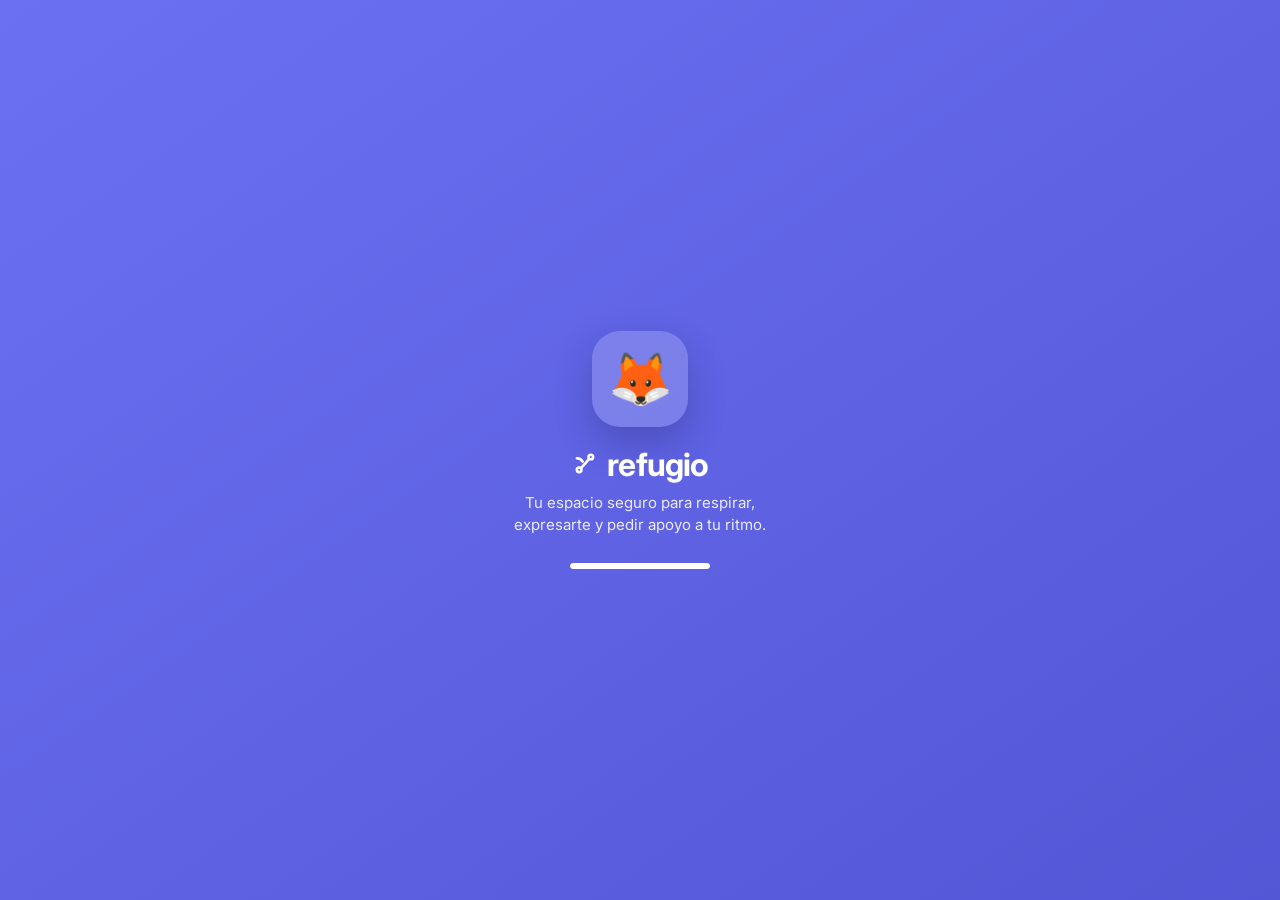
==== commit 37635126: "Change theme color and implement splash screen Updated theme color and added splash screen with anim" ====
--- a/index.html
+++ b/index.html
@@ -3,7 +3,7 @@
 <head>
   <meta charset="UTF-8" />
   <meta name="viewport" content="width=device-width, initial-scale=1, viewport-fit=cover" />
-  <meta name="theme-color" content="#f6f7fc" />
+  <meta name="theme-color" content="#6b6ff2" />
   <title>Refugio</title>
   <link rel="preconnect" href="https://fonts.googleapis.com" />
   <link rel="preconnect" href="https://fonts.gstatic.com" crossorigin />
@@ -33,7 +33,7 @@
 
 html, body {
   width: 100%;
-  height: 100%;
+  min-height: 100%;
   background: var(--bg);
   color: var(--ink);
   font-family: "Inter", system-ui, -apple-system, "Segoe UI", sans-serif;
@@ -41,6 +41,84 @@
 }
 
 button { font: inherit; color: inherit; background: none; border: 0; cursor: pointer; }
+
+/* ---------- Intro de Entrada (Splash Screen) ---------- */
+.splash {
+  position: fixed;
+  inset: 0;
+  z-index: 100;
+  background: linear-gradient(145deg, #6b6ff2 0%, #5357d6 100%);
+  color: #ffffff;
+  display: flex;
+  flex-direction: column;
+  align-items: center;
+  justify-content: center;
+  padding: 24px;
+  text-align: center;
+  transition: opacity 0.45s ease, visibility 0.45s ease;
+  cursor: pointer;
+  user-select: none;
+}
+.splash.hide {
+  opacity: 0;
+  visibility: hidden;
+  pointer-events: none;
+}
+.splash-mascot {
+  width: 96px;
+  height: 96px;
+  border-radius: 28px;
+  background: rgba(255, 255, 255, 0.18);
+  backdrop-filter: blur(6px);
+  display: grid;
+  place-items: center;
+  font-size: 52px;
+  margin-bottom: 18px;
+  box-shadow: 0 16px 36px rgba(20, 24, 70, 0.25);
+  animation: splashPop 0.6s cubic-bezier(0.22, 1, 0.36, 1) both;
+}
+.splash-brand {
+  display: inline-flex;
+  align-items: center;
+  gap: 8px;
+  font-size: 32px;
+  font-weight: 700;
+  letter-spacing: -0.8px;
+  margin-bottom: 8px;
+  animation: fade 0.5s 0.15s ease both;
+}
+.splash-tag {
+  font-size: 15px;
+  color: rgba(255, 255, 255, 0.88);
+  max-width: 280px;
+  line-height: 1.45;
+  margin-bottom: 28px;
+  animation: fade 0.5s 0.25s ease both;
+}
+.splash-bar {
+  width: 140px;
+  height: 6px;
+  background: rgba(255, 255, 255, 0.24);
+  border-radius: 999px;
+  overflow: hidden;
+  animation: fade 0.5s 0.3s ease both;
+}
+.splash-fill {
+  width: 100%;
+  height: 100%;
+  background: #ffffff;
+  border-radius: 999px;
+  transform-origin: left;
+  animation: splashLoad 1.5s ease-in-out forwards;
+}
+@keyframes splashPop {
+  0% { opacity: 0; transform: scale(0.7) translateY(12px); }
+  100% { opacity: 1; transform: scale(1) translateY(0); }
+}
+@keyframes splashLoad {
+  0% { transform: scaleX(0); }
+  100% { transform: scaleX(1); }
+}
 
 /* ---------- Contenedor Principal Adaptable (Estilo Duolingo) ---------- */
 .phone {
@@ -175,7 +253,6 @@
     padding: 36px 32px 60px;
   }
 
-  /* Tarjetas más amplias en escritorio */
   .card {
     padding: 22px;
     border: 2px solid var(--line);
@@ -322,7 +399,7 @@
   box-shadow: var(--shadow); text-align: left; margin-bottom: 12px;
   transition: transform 0.15s, border-color 0.2s;
 }
-.row-card:hover { transform: translateY(-1px); }
+.row-card:hover { transform: translateY(-1px); border-color: #d0d3ff; }
 .row-card .ico {
   width: 42px; height: 42px; border-radius: 12px;
   background: var(--primary-soft); color: var(--primary);
@@ -416,8 +493,9 @@
 }
 .overlay[hidden] { display: none; }
 .sheet {
-  width: 100%; max-width: 500px; background: #fff; border-radius: 26px 26px 0 0;
+  width: 100%; max-width: 520px; background: #fff; border-radius: 26px 26px 0 0;
   padding: 20px 22px 28px; max-height: 88vh; display: flex; flex-direction: column;
+  overflow-y: auto;
   animation: up 0.25s ease both;
 }
 @media (min-width: 640px) {
@@ -427,7 +505,7 @@
 @keyframes up { from { transform: translateY(30px); opacity: 0; } to { transform: none; opacity: 1; } }
 .sheet-head { display: flex; align-items: center; justify-content: space-between; margin-bottom: 14px; }
 .sheet-head h3 { font-size: 18px; font-weight: 700; }
-.close { width: 34px; height: 34px; border-radius: 50%; background: #f1f2f9; display: grid; place-items: center; }
+.close { width: 34px; height: 34px; border-radius: 50%; background: #f1f2f9; display: grid; place-items: center; flex-shrink: 0; }
 textarea, .input {
   width: 100%; border: 2px solid var(--line); border-radius: 14px;
   padding: 12px 14px; font: inherit; font-size: 14px; resize: none; background: #fafbff; outline: none; color: var(--ink);
@@ -521,6 +599,44 @@
 .help-links a { display:flex; align-items:center; justify-content:center; gap:8px; text-decoration:none; font-weight:600; font-size:13px; padding:11px; border-radius:12px; background:var(--primary); color:#fff; }
 .help-links a.alt { background:#fff; color:var(--primary); box-shadow:inset 0 0 0 1.5px var(--primary); }
 
+/* Tarjetas interactivas de Ideas para cuidarte */
+.care-step {
+  display: flex;
+  align-items: center;
+  gap: 12px;
+  width: 100%;
+  text-align: left;
+  background: #fafbff;
+  border: 2px solid var(--line);
+  border-radius: 14px;
+  padding: 12px 14px;
+  margin-bottom: 8px;
+  font-size: 13.5px;
+  transition: all 0.15s;
+}
+.care-step.done {
+  background: var(--green);
+  border-color: var(--green-dot);
+  color: #1e5231;
+  font-weight: 600;
+}
+.care-step .num {
+  width: 28px;
+  height: 28px;
+  border-radius: 50%;
+  background: var(--primary-soft);
+  color: var(--primary);
+  font-weight: 700;
+  font-size: 13px;
+  display: grid;
+  place-items: center;
+  flex-shrink: 0;
+}
+.care-step.done .num {
+  background: var(--green-dot);
+  color: #fff;
+}
+
 /* Tarjetas del Panel Lateral Derecho (Escritorio) */
 .rail-card {
   background: var(--card);
@@ -545,6 +661,17 @@
 </style>
 </head>
 <body>
+  <!-- Intro de Entrada (Splash Screen) -->
+  <div class="splash" id="splash" role="status" aria-label="Cargando Refugio">
+    <div class="splash-mascot">🦊</div>
+    <div class="splash-brand">
+      <svg width="28" height="28" viewBox="0 0 24 24" fill="none" stroke="currentColor" stroke-width="2.2" stroke-linecap="round" stroke-linejoin="round"><circle cx="7" cy="17" r="2"/><circle cx="17" cy="6" r="2"/><path d="M8.5 15.5C11 13 13 11 15.5 7.5"/><path d="M5 7c2 0 4 1 5 3"/></svg>
+      refugio
+    </div>
+    <p class="splash-tag">Tu espacio seguro para respirar, expresarte y pedir apoyo a tu ritmo.</p>
+    <div class="splash-bar"><div class="splash-fill"></div></div>
+  </div>
+
   <div class="phone" id="app">
     <main class="screen" id="screen" aria-live="polite"></main>
 
@@ -560,7 +687,19 @@
 (function () {
   "use strict";
 
-  /* ---------- Iconos (SVG de trazo) ---------- */
+  /* Control de la Intro de Entrada (Splash Screen) */
+  const $splash = document.getElementById("splash");
+  function hideSplash() {
+    if ($splash && !$splash.classList.contains("hide")) {
+      $splash.classList.add("hide");
+      setTimeout(() => { if ($splash && $splash.parentNode) $splash.remove(); }, 500);
+    }
+  }
+  if ($splash) {
+    $splash.addEventListener("click", hideSplash);
+    setTimeout(hideSplash, 1750);
+  }
+
   const P = {
     home: '<path d="M3 11l9-8 9 8"/><path d="M5 10v10h5v-6h4v6h5V10"/>',
     users: '<circle cx="9" cy="8" r="3.2"/><path d="M3 20c0-3.3 2.7-6 6-6s6 2.7 6 6"/><path d="M16 5.2a3.2 3.2 0 0 1 0 5.8"/><path d="M18 14.3c1.8.8 3 2.6 3 4.7"/>',
@@ -587,7 +726,7 @@
     clock: '<circle cx="12" cy="12" r="8.500"/><path d="M12 7.500V12l3 2"/>',
     calendar: '<rect x="4" y="5" width="16" height="15" rx="3"/><path d="M4 10h16M9 3v4M15 3v4"/>'
   };
-  const esc = s => String(s).replace(/[&<>"']/g, c => ({ "&": "&amp;", "<": "&lt;", ">": "&gt;", '"': "&quot;", "'": "&#39;" }[c]));
+  const esc = s => String(s ?? "").replace(/[&<>"']/g, c => ({ "&": "&amp;", "<": "&lt;", ">": "&gt;", '"': "&quot;", "'": "&#39;" }[c]));
   async function sha(s) {
     try {
       const b = await crypto.subtle.digest("SHA-256", new TextEncoder().encode(s));
@@ -595,7 +734,7 @@
     } catch (e) { return btoa(unescape(encodeURIComponent(s))); }
   }
   const icon = (n, s = 18, sw = 1.8, extra = "") =>
-    `<svg width="${s}" height="${s}" viewBox="0 0 24 24" fill="none" stroke="currentColor" stroke-width="${sw}" stroke-linecap="round" stroke-linejoin="round" ${extra}>${P[n]}</svg>`;
+    `<svg width="${s}" height="${s}" viewBox="0 0 24 24" fill="none" stroke="currentColor" stroke-width="${sw}" stroke-linecap="round" stroke-linejoin="round" ${extra}>${P[n] || ""}</svg>`;
 
   /* ---------- Configuración editable ---------- */
   const HORARIO = "Lunes a viernes · 8:00 a. m. – 1:00 p. m.";
@@ -614,28 +753,84 @@
   ];
   const avatarOf = s => AVATARS[s && Number.isInteger(s.avatar) ? s.avatar : 0] || AVATARS[0];
 
+  /* Datos para "Alguien de confianza" e "Ideas para cuidarte" */
+  const TRUST_WHO = [
+    { k: "familia", l: "🏠 Mamá / Papá", intro: "Hola, quería contarte algo importante para mí." },
+    { k: "profe", l: "🏫 Un profe o tutor", intro: "Hola profe, ¿tendría unos minutos para conversar?" },
+    { k: "amigo", l: "🤝 Un amigo/a", intro: "Hola, ¿tienes un ratito? Necesito desahogarme con alguien." },
+    { k: "otro", l: "💜 Otro adulto de confianza", intro: "Hola, confío mucho en ti y quería contarte cómo me he sentido." }
+  ];
+  const TRUST_TOPIC = [
+    { k: "abrumado", l: "😮‍💨 Me siento abrumado/a", body: "Últimamente siento que todo se me junta y me cuesta concentrarme. No necesito que lo resuelvas ahora, solo quería que lo sepas y no guardármelo solo/a." },
+    { k: "triste", l: "😔 He tenido días difíciles", body: "Estos últimos días me he sentido con el ánimo bajo y un poco triste. Me haría bien conversar un rato cuando tengas tiempo." },
+    { k: "consejo", l: "🧭 Necesito un consejo", body: "Me está pasando algo que no sé bien cómo manejar y me ayudaría mucho escucharte o que me acompañes a pedir apoyo." },
+    { k: "compania", l: "🫂 Solo quiero compañía", body: "Hoy no tuve un buen día. Aún no me sale hablar mucho del tema, pero me haría bien pasar un rato tranquilo/a contigo." }
+  ];
+
+  const CARE_CATS = [
+    {
+      k: "54321",
+      l: "🖐️ Calmar la mente (5-4-3-2-1)",
+      desc: "Si sientes ansiedad o muchos pensamientos a la vez, toca cada paso mientras miras a tu alrededor:",
+      steps: [
+        ["5", "Mira 5 cosas de tu color favorito a tu alrededor"],
+        ["4", "Toca 4 texturas distintas (tu ropa, la mesa, tus manos)"],
+        ["3", "Escucha 3 sonidos que antes no habías notado"],
+        ["2", "Identifica 2 aromas o respira profundo dos veces"],
+        ["1", "Dite 1 frase amable: «Estoy haciendo lo mejor que puedo»"]
+      ]
+    },
+    {
+      k: "abruma",
+      l: "🌊 Cuando todo abruma",
+      desc: "Pequeñas acciones de menos de 5 minutos para bajar la presión hoy:",
+      steps: [
+        ["💧", "Toma un vaso de agua fría despacio o lávate la cara"],
+        ["📝", "Elige solo 1 tarea pequeña y deja el resto para después"],
+        ["📵", "Aléjate de las pantallas y redes sociales por 15 minutos"],
+        ["🎧", "Escucha una canción tranquila con los ojos cerrados"]
+      ]
+    },
+    {
+      k: "energia",
+      l: "🌱 Recargar energía",
+      desc: "Ideas simples para reconectar contigo sin exigirte de más:",
+      steps: [
+        ["🚶", "Estira los hombros y camina 5 minutos sin mirar el celular"],
+        ["☀️", "Acércate a una ventana o sal al patio a tomar aire fresco"],
+        ["📓", "Anota 3 cosas pequeñas que te gustan en «Mi espacio»"],
+        ["🌙", "Acuéstate 20 minutos antes hoy dejando el celular lejos"]
+      ]
+    }
+  ];
+
   /* ---------- Estado ---------- */
   const store = {
     get(k, d) { try { const v = localStorage.getItem("refugio:" + k); return v === null ? d : JSON.parse(v); } catch (e) { return d; } },
     set(k, v) { try { localStorage.setItem("refugio:" + k, JSON.stringify(v)); } catch (e) {} }
   };
 
+  const DEFAULT_POSTS = [
+    { id: 1, animal: "Gato", emoji: "🐱", bg: "#f6e3d6", time: "Hace 15 min", text: "Hoy me costó concentrarme en clase. Salí a caminar un rato y me sentí más tranquilo.", likes: 12, liked: false, reacts: { yo: 5, animo: 3 }, mine: [] },
+    { id: 2, animal: "Perrito", emoji: "🐶", bg: "#efe0d2", time: "Hace 42 min", text: "A veces siento que todos tienen todo claro menos yo. ¿A alguien más le pasa? Me ayuda saber que no soy el único.", likes: 24, liked: true, reacts: { yo: 9, animo: 6 }, mine: [] },
+    { id: 3, animal: "Pingüino", emoji: "🐧", bg: "#e3e5f7", time: "Hace 1 h", text: "Le conté a alguien cómo me sentía. Me dio nervios, pero me alegra haber dado ese pequeño paso. 💜", likes: 18, liked: false, reacts: { yo: 4, animo: 7 }, mine: [] }
+  ];
+
+  const savedPosts = store.get("posts", DEFAULT_POSTS);
   const state = {
     tab: "inicio",
     session: store.get("session", null),
     authMode: "login",
     authNick: "",
     authAvatar: 0,
-    mood: store.get("mood", 2),
+    mood: Number.isInteger(store.get("mood", 2)) ? store.get("mood", 2) : 2,
     signal: store.get("signal", null),
     cita: store.get("cita", null),
-    posts: store.get("posts", [
-      { id: 1, animal: "Gato", emoji: "🐱", bg: "#f6e3d6", time: "Hace 15 min", text: "Hoy me costó concentrarme en clase. Salí a caminar un rato y me sentí más tranquilo.", likes: 12, liked: false, reacts: { yo: 5, animo: 3 }, mine: [] },
-      { id: 2, animal: "Perrito", emoji: "🐶", bg: "#efe0d2", time: "Hace 42 min", text: "A veces siento que todos tienen todo claro menos yo. ¿A alguien más le pasa? Me ayuda saber que no soy el único.", likes: 24, liked: true, reacts: { yo: 9, animo: 6 }, mine: [] },
-      { id: 3, animal: "Pingüino", emoji: "🐧", bg: "#e3e5f7", time: "Hace 1 h", text: "Le conté a alguien cómo me sentía. Me dio nervios, pero me alegra haber dado ese pequeño paso. 💜", likes: 18, liked: false, reacts: { yo: 4, animo: 7 }, mine: [] }
-    ])
+    posts: Array.isArray(savedPosts) ? savedPosts : DEFAULT_POSTS
   };
   let pendingCita = { day: null, time: null };
+  let trustState = { who: 0, topic: 0 };
+  let careState = { cat: 0, done: {} };
 
   const MOODS = [
     { e: "😔", l: "Muy mal" }, { e: "🙁", l: "Mal" }, { e: "😐", l: "Regular" },
@@ -648,8 +843,9 @@
   ];
 
   function rx(p) {
+    if (!p || typeof p !== "object") return { reacts: { yo: 0, animo: 0 }, mine: [] };
     p.reacts = p.reacts || { yo: 0, animo: 0 };
-    p.mine = p.mine || [];
+    p.mine = Array.isArray(p.mine) ? p.mine : [];
     return p;
   }
 
@@ -717,10 +913,13 @@
 
     inicio() {
       const av = avatarOf(state.session);
+      const userName = state.session && typeof state.session.name === "string" && state.session.name.trim()
+        ? ", " + esc(state.session.name.trim().split(" ")[0])
+        : ",";
       return `
         <div class="header">
           <h1>Inicio</h1>
-          <div class="hello"><span class="name">Hola${state.session && state.session.name ? ", " + esc(state.session.name.split(" ")[0]) : ","}</span> <div class="avatar" style="background:${av.bg}">${av.e}</div></div>
+          <div class="hello"><span class="name">Hola${userName}</span> <div class="avatar" style="background:${av.bg}">${av.e}</div></div>
         </div>
 
         <section class="card">
@@ -862,12 +1061,12 @@
         </section>
 
         <h3 class="section-title">Otras formas de dar el primer paso</h3>
-        <button class="row-card" data-action="toast" data-msg="Te ayudaremos a preparar lo que quieres contar">
+        <button class="row-card" data-action="confianza">
           <span class="ico">${icon("users", 19)}</span>
           <span class="txt"><b>Alguien de confianza</b><span>Prepara lo que quieres contarle.</span></span>
           <span class="chev">${icon("chev", 18)}</span>
         </button>
-        <button class="row-card" data-action="toast" data-msg="Recursos para los días difíciles, muy pronto">
+        <button class="row-card" data-action="cuidarte">
           <span class="ico">${icon("leaf", 19)}</span>
           <span class="txt"><b>Ideas para cuidarte</b><span>Recursos para los días difíciles.</span></span>
           <span class="chev">${icon("chev", 18)}</span>
@@ -882,7 +1081,6 @@
     }
   };
 
-  /* Panel lateral derecho para pantallas grandes (Estilo Duolingo) */
   function renderRightRail() {
     const c = state.cita;
     const sigLabels = {
@@ -893,7 +1091,7 @@
     return `
       <div class="rail-card">
         <h3><span style="color:var(--primary)">${icon("bell", 18, 2)}</span> Semáforo de Apoyo</h3>
-        <p>${state.signal ? `Estado actual: <b>${sigLabels[state.signal]}</b>` : "Marca de forma privada cómo te sientes respecto a hablar hoy."}</p>
+        <p>${state.signal && sigLabels[state.signal] ? `Estado actual: <b>${sigLabels[state.signal]}</b>` : "Marca de forma privada cómo te sientes respecto a hablar hoy."}</p>
         <div class="semaforo" style="margin:8px 0 12px">
           ${SIGNALS.map(s => `
             <button class="opt ${s.k} ${state.signal === s.k ? "active" : ""}" style="padding:10px 12px;font-size:12.5px" data-action="signal" data-k="${s.k}">
@@ -909,7 +1107,8 @@
         <p>Tu espacio personal y confidencial en cualquier momento.</p>
         <div class="stack">
           <button class="btn ghost" data-action="pause">🦊 Pausa de 2 minutos</button>
-          <button class="btn ghost" data-action="diary">${icon("edit", 16, 2)} Diario privado</button>
+          <button class="btn ghost" data-action="confianza">${icon("users", 16, 2)} Alguien de confianza</button>
+          <button class="btn ghost" data-action="cuidarte">${icon("leaf", 16, 2)} Ideas para cuidarte</button>
         </div>
         ${c ? `<div class="cita-banner" style="margin-top:12px;margin-bottom:0">${icon("calendar", 16, 2)}<span>Cita: <b>${esc(c.day)} · ${esc(c.time)}</b></span></div>` : ""}
       </div>
@@ -923,7 +1122,7 @@
     { k: "perfil", l: "Mi espacio", i: "user" }
   ];
 
-  /* ---------- Render ---------- */
+  /* ---------- Render Seguro ---------- */
   const $screen = document.getElementById("screen");
   const $tabbar = document.getElementById("tabbar");
   const $rightRail = document.getElementById("rightRail");
@@ -931,33 +1130,41 @@
   const $app = document.getElementById("app");
 
   function render() {
-    const logged = !!state.session;
-    const isAppView = logged && !state.psi;
-    const st = $screen.scrollTop;
-
-    $app.classList.toggle("logged-in", isAppView);
-    $app.classList.toggle("auth-view", !logged && !state.psi);
-
-    $screen.innerHTML = state.psi ? views.psi() : logged ? views[state.tab]() : views.auth();
-    $screen.scrollTop = st;
-
-    $tabbar.style.display = isAppView ? "" : "none";
-    $tabbar.innerHTML = !isAppView ? "" : `
-      <div class="sidebar-brand" id="clock">${icon("brand", 24, 2.2)} refugio</div>
-      ${TABS.map(t => `
-        <button class="tab ${state.tab === t.k ? "active" : ""}" data-action="go" data-tab="${t.k}" aria-label="${t.l}">
-          <span class="pill">${icon(t.i, 22, 2)}</span><span>${t.l}</span>
-        </button>`).join("")}
-    `;
-
-    if ($rightRail) {
-      $rightRail.style.display = isAppView ? "" : "none";
-      $rightRail.innerHTML = isAppView ? renderRightRail() : "";
+    try {
+      const logged = !!(state.session && typeof state.session === "object");
+      const isAppView = logged && !state.psi;
+      if (!views[state.tab]) state.tab = "inicio";
+
+      $app.classList.toggle("logged-in", isAppView);
+      $app.classList.toggle("auth-view", !logged && !state.psi);
+
+      const st = $screen.scrollTop;
+      $screen.innerHTML = state.psi ? views.psi() : logged ? views[state.tab]() : views.auth();
+      $screen.scrollTop = st;
+
+      $tabbar.style.display = isAppView ? "" : "none";
+      $tabbar.innerHTML = !isAppView ? "" : `
+        <div class="sidebar-brand" id="clock">${icon("brand", 24, 2.2)} refugio</div>
+        ${TABS.map(t => `
+          <button class="tab ${state.tab === t.k ? "active" : ""}" data-action="go" data-tab="${t.k}" aria-label="${t.l}">
+            <span class="pill">${icon(t.i, 22, 2)}</span><span>${t.l}</span>
+          </button>`).join("")}
+      `;
+
+      if ($rightRail) {
+        $rightRail.style.display = isAppView ? "" : "none";
+        $rightRail.innerHTML = isAppView ? renderRightRail() : "";
+      }
+    } catch (err) {
+      localStorage.clear();
+      state.session = null;
+      state.tab = "inicio";
+      $screen.innerHTML = views.auth();
     }
   }
 
   function go(tab) {
-    state.tab = tab;
+    state.tab = views[tab] ? tab : "inicio";
     render();
     window.scrollTo({ top: 0, behavior: "smooth" });
     $screen.scrollTop = 0;
@@ -984,6 +1191,69 @@
     t.textContent = msg;
     $app.appendChild(t);
     setTimeout(() => t.remove(), 2200);
+  }
+
+  /* 1. Modal interactivo: Alguien de confianza */
+  function buildTrustMessage() {
+    const w = TRUST_WHO[trustState.who] || TRUST_WHO[0];
+    const t = TRUST_TOPIC[trustState.topic] || TRUST_TOPIC[0];
+    return `${w.intro}\n\n${t.body}`;
+  }
+
+  function openConfianza() {
+    const savedDraft = store.get("trustDraft", "");
+    const initialText = savedDraft || buildTrustMessage();
+    sheet("Alguien de confianza", `
+      <p class="subtle" style="margin:-4px 0 10px;line-height:1.45">A veces empezar a hablar cuesta. Elige a quién quieres escribirle y arma tu mensaje a tu ritmo.</p>
+      <p class="chips-label">1. ¿Con quién te gustaría hablar?</p>
+      <div class="chips">
+        ${TRUST_WHO.map((w, i) => `<button type="button" class="chip ${trustState.who === i ? "on" : ""}" data-action="pickTrustWho" data-i="${i}">${w.l}</button>`).join("")}
+      </div>
+      <p class="chips-label">2. ¿Qué quieres transmitirle?</p>
+      <div class="chips">
+        ${TRUST_TOPIC.map((t, i) => `<button type="button" class="chip ${trustState.topic === i ? "on" : ""}" data-action="pickTrustTopic" data-i="${i}">${t.l}</button>`).join("")}
+      </div>
+      <p class="chips-label" style="margin-bottom:6px">3. Tu mensaje (puedes editarlo como quieras)</p>
+      <textarea id="trustText" rows="5">${esc(initialText)}</textarea>
+      <div class="stack" style="margin-top:12px">
+        <button type="button" class="btn" data-action="copyTrust">${icon("send", 16, 2)} Copiar mensaje para enviar</button>
+        <button type="button" class="btn ghost" data-action="saveTrust">${icon("edit", 16, 2)} Guardar borrador para después</button>
+      </div>
+      <p class="note-box" style="margin-top:12px;margin-bottom:0">💡 Consejo: No tienes que contarlo todo de golpe. Enviar este mensaje por WhatsApp o mostrarle tu pantalla ya es un gran primer paso.</p>
+    `);
+  }
+
+  /* 2. Modal interactivo: Ideas para cuidarte */
+  function openCuidarte() {
+    const cat = CARE_CATS[careState.cat] || CARE_CATS[0];
+    const doneMap = careState.done[cat.k] || {};
+    const totalDone = Object.values(doneMap).filter(Boolean).length;
+
+    sheet("Ideas para cuidarte", `
+      <p class="subtle" style="margin:-4px 0 8px;line-height:1.45">Elige lo que necesitas en este momento. Toca cada idea para ir completándola a tu ritmo.</p>
+      <div class="chips" style="margin-top:4px">
+        ${CARE_CATS.map((c, i) => `<button type="button" class="chip ${careState.cat === i ? "on" : ""}" data-action="pickCareCat" data-i="${i}">${c.l}</button>`).join("")}
+      </div>
+      <p class="subtle" style="font-size:12.5px;margin:4px 0 10px">${esc(cat.desc)}</p>
+      <div>
+        ${cat.steps.map((s, idx) => {
+          const isDone = !!doneMap[idx];
+          return `
+            <button type="button" class="care-step ${isDone ? "done" : ""}" data-action="toggleCareStep" data-idx="${idx}">
+              <span class="num">${isDone ? "✓" : s[0]}</span>
+              <span style="flex:1">${esc(s[1])}</span>
+            </button>`;
+        }).join("")}
+      </div>
+      <div class="note-box" style="display:flex;align-items:center;justify-content:space-between;gap:10px">
+        <span>Progreso de hoy: <b>${totalDone} de ${cat.steps.length}</b> pasos</span>
+        ${totalDone > 0 ? `<button type="button" class="link-btn" data-action="resetCareSteps">Reiniciar</button>` : ""}
+      </div>
+      <div class="stack" style="margin-top:6px">
+        <button type="button" class="btn ghost" data-action="pause">🦊 Hacer pausa de respiración (2 min)</button>
+        <button type="button" class="btn" data-action="close">Listo, gracias 💜</button>
+      </div>
+    `);
   }
 
   function openChat() {
@@ -1082,9 +1352,11 @@
 
   function semaforoAgg() {
     const ev = store.get("events", []), by = {}, r = { green: 0, yellow: 0, red: 0 };
-    ev.forEach(x => { if (x.e === "semaforo" && x.d !== "no_usar") by[x.s] = x.d; });
+    if (Array.isArray(ev)) {
+      ev.forEach(x => { if (x && x.e === "semaforo" && x.d !== "no_usar") by[x.s] = x.d; });
+    }
     Object.values(by).forEach(k => { if (r[k] !== undefined) r[k]++; });
-    if (!ev.length && state.signal) r[state.signal]++;
+    if ((!Array.isArray(ev) || !ev.length) && state.signal && r[state.signal] !== undefined) r[state.signal]++;
     return r;
   }
 
@@ -1158,7 +1430,7 @@
   }
   function maybePrivacy() {
     if (state.session && !store.get("privacyIntroSeen", false)) {
-      setTimeout(() => { if (state.session && $overlay.hidden) openPrivacy(); }, 500);
+      setTimeout(() => { if (state.session && $overlay.hidden) openPrivacy(); }, 2000);
     }
   }
 
@@ -1176,11 +1448,14 @@
         toast("Listo, el semáforo queda sin elegir"); break;
       case "like": {
         const p = state.posts.find(x => x.id === +d.id);
+        if (!p) break;
         p.liked = !p.liked; p.likes += p.liked ? 1 : -1;
         store.set("posts", state.posts); render(); break;
       }
       case "react": {
-        const p = rx(state.posts.find(x => x.id === +d.id));
+        const found = state.posts.find(x => x.id === +d.id);
+        if (!found) break;
+        const p = rx(found);
         const on = p.mine.includes(d.k);
         p.mine = on ? p.mine.filter(k => k !== d.k) : p.mine.concat(d.k);
         p.reacts[d.k] += on ? -1 : 1;
@@ -1190,6 +1465,67 @@
       case "pause": openPause(); break;
       case "diary": openDiary(); break;
       case "share": openShare(); break;
+
+      /* Eventos de Alguien de confianza */
+      case "confianza":
+        openConfianza();
+        if (window.refugioTrack) window.refugioTrack("confianza_abrir");
+        break;
+      case "pickTrustWho":
+        trustState.who = +d.i;
+        store.set("trustDraft", "");
+        openConfianza();
+        break;
+      case "pickTrustTopic":
+        trustState.topic = +d.i;
+        store.set("trustDraft", "");
+        openConfianza();
+        break;
+      case "copyTrust": {
+        const ta = document.getElementById("trustText");
+        const val = ta ? ta.value.trim() : "";
+        if (!val) return;
+        store.set("trustDraft", val);
+        if (navigator.clipboard && navigator.clipboard.writeText) {
+          navigator.clipboard.writeText(val).then(() => toast("Mensaje copiado al portapapeles 💜")).catch(() => toast("Mensaje listo para copiar 💜"));
+        } else {
+          if (ta) { ta.select(); document.execCommand("copy"); }
+          toast("Mensaje copiado 💜");
+        }
+        if (window.refugioTrack) window.refugioTrack("confianza_copiar");
+        break;
+      }
+      case "saveTrust": {
+        const ta = document.getElementById("trustText");
+        if (ta) store.set("trustDraft", ta.value);
+        closeSheet();
+        toast("Borrador guardado en tu dispositivo 💜");
+        break;
+      }
+
+      /* Eventos de Ideas para cuidarte */
+      case "cuidarte":
+        openCuidarte();
+        if (window.refugioTrack) window.refugioTrack("cuidarte_abrir");
+        break;
+      case "pickCareCat":
+        careState.cat = +d.i;
+        openCuidarte();
+        break;
+      case "toggleCareStep": {
+        const cat = CARE_CATS[careState.cat] || CARE_CATS[0];
+        careState.done[cat.k] = careState.done[cat.k] || {};
+        careState.done[cat.k][+d.idx] = !careState.done[cat.k][+d.idx];
+        openCuidarte();
+        break;
+      }
+      case "resetCareSteps": {
+        const cat = CARE_CATS[careState.cat] || CARE_CATS[0];
+        careState.done[cat.k] = {};
+        openCuidarte();
+        break;
+      }
+
       case "saveDiary": {
         store.set("diary", document.getElementById("diaryText").value);
         closeSheet(); toast("Guardado solo para ti"); break;
@@ -1230,6 +1566,7 @@
         const txt = d.text;
         if (!txt) return;
         const p = state.posts.find(x => x.id === +d.id);
+        if (!p) break;
         p.cmts = (p.cmts || []).concat(txt);
         p.comments = (p.comments || 0) + 1;
         store.set("posts", state.posts);
